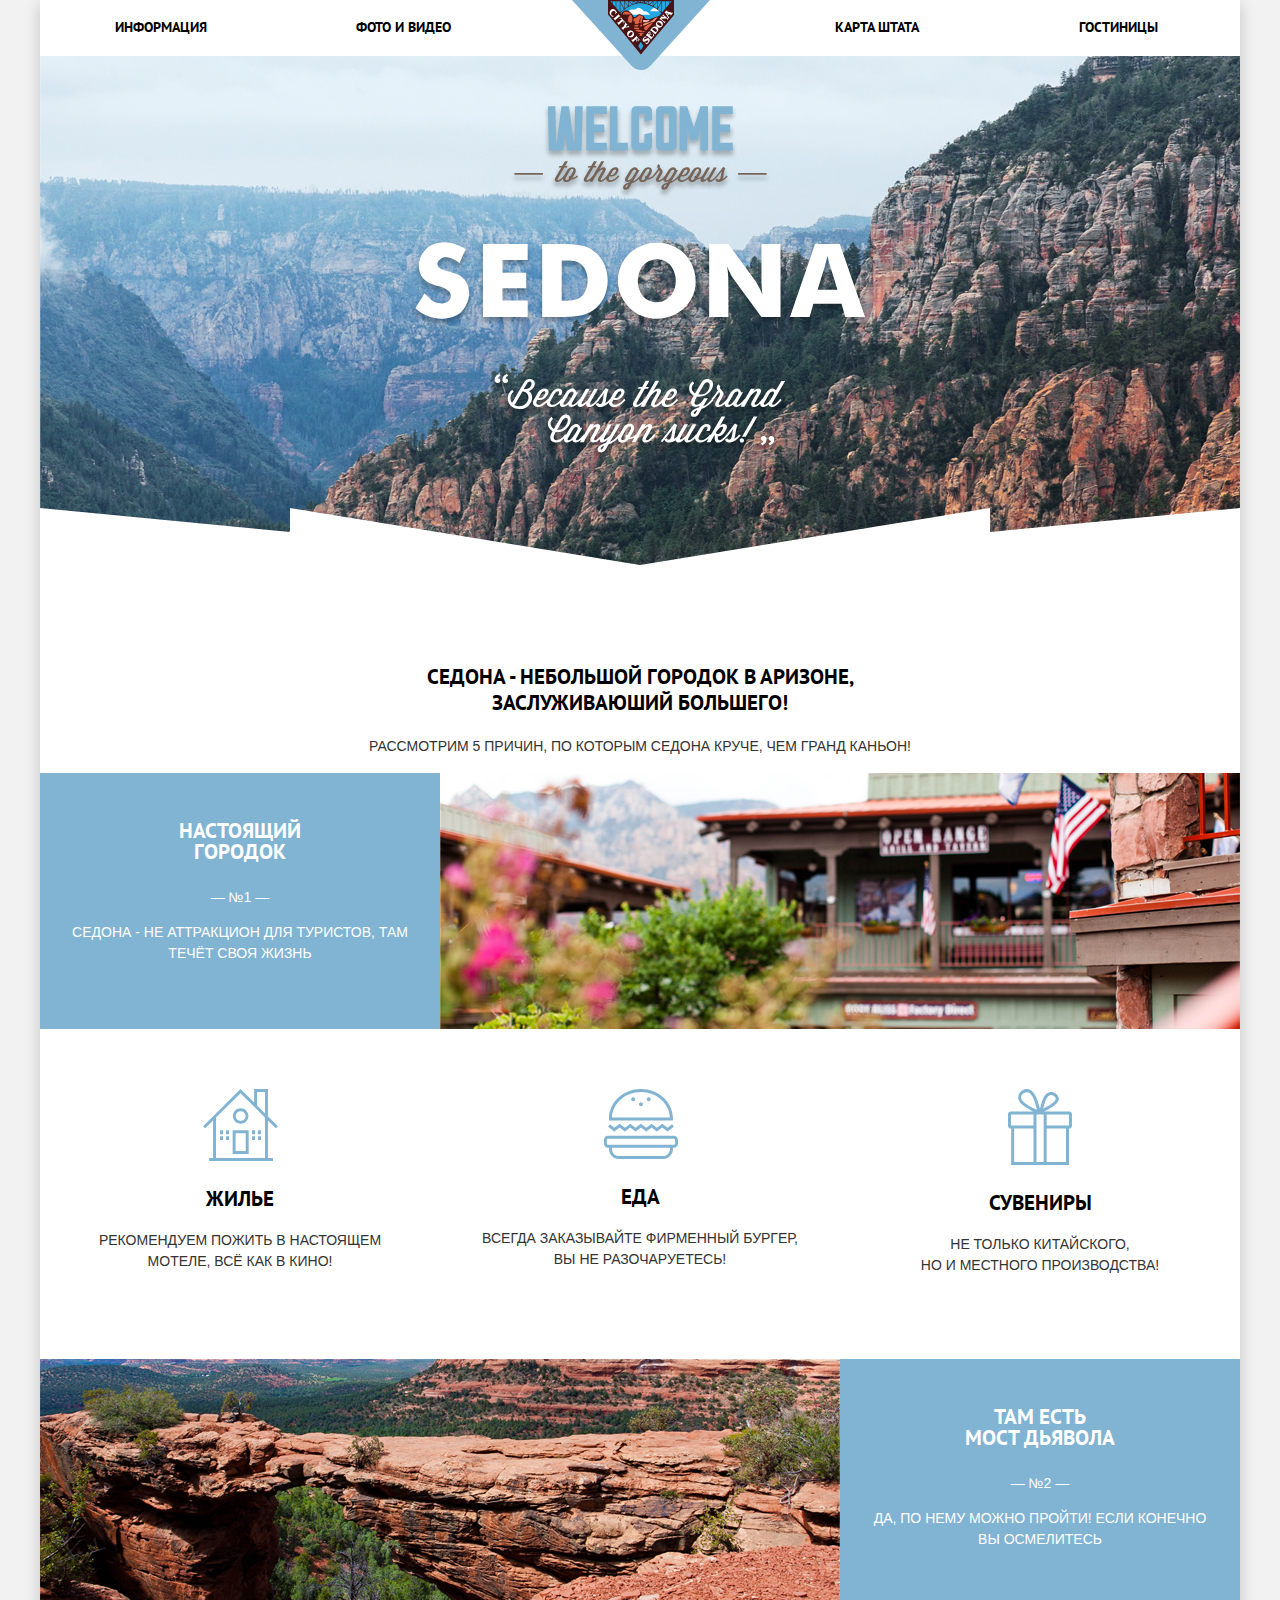
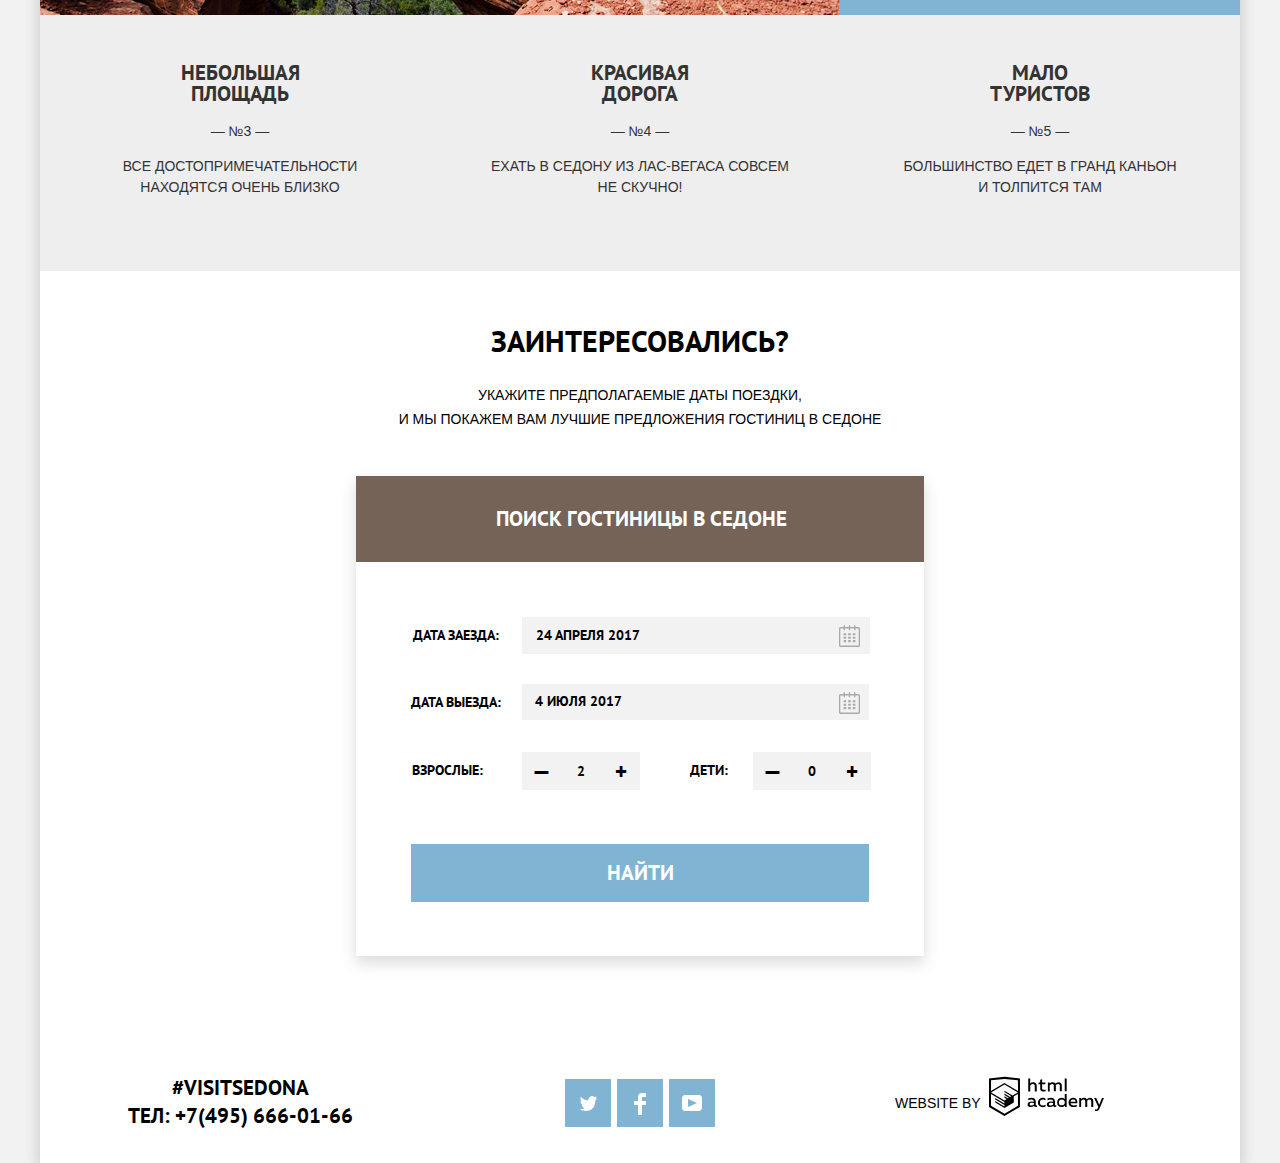
==== index.html @ ab242e15 "Выровнял каталог" ====
<!DOCTYPE html>
<html class="page" lang="ru">

<head>
  <meta charset="utf-8">
  <link rel="icon" href="favicon.ico">
  <link rel="icon" href="icon.svg" type="image/svg+xml">
  <link rel="apple-touch-icon" href="apple.png">
  <link rel="manifest" href="manifest.webmanifest">
  <title>HTML Academy: Седона</title>
  <link rel="preconnect" href="https://fonts.gstatic.com">
  <link href="https://fonts.googleapis.com/css2?family=PT+Sans+Narrow:wght@400;700&display=swap" rel="stylesheet">
  <link href="css/normalize.css" rel="stylesheet">
  <link href="css/style.css" rel="stylesheet">
</head>

<body class="page-body">
  <div class="wrapper">
  <header class="main-header">
    <div class="main-header-bar">
      <div class="main-navigation-wrapper">
        <nav class="main-navigation">
          <a href="#"><img class="main-logo" src="img/main-logo.svg" width="138" height="70" alt="Логотип сайта"></a>
          <ul class="site-navigation">
            <li class="site-navigation-item"><a href="#">Информация</a></li>
            <li class="site-navigation-item site-navigation-item--right"><a href="#">Фото и видео</a></li>
            <li class="site-navigation-item"><a href="#">Карта штата</a></li>
            <li class="site-navigation-item"><a href="catalog.html">Гостиницы</a></li>
          </ul>
        </nav>
      </div>
    </div>
  </header>

  <main class="container">
    <section class="welcome-intro">
      <div class="intro">
        <img class="intro-text" src="img/welcome1.svg" width="459" height="353" alt="Приветственый текст сайта">
        <div class="polygon"></div>

      </div>

      <div class="intro-title">
        <h2 class="title">Седона - небольшой городок в Аризоне,<br> Заслуживаюший большего! </h2>
        <p class="reasons"> Рассмотрим 5 причин, по которым Седона круче, чем Гранд Каньон!</p>
      </div>
    </section>

    <section class="features">
      <ul class="features-list">
        <li class="feature-top">
          <h2>Настоящий<br>
            городок</h2>
          <span>— №1 —</span>
          <p>Седона - не аттракцион для туристов, там<br>
            течёт своя жизнь</p>
        </li>

        <li class="town-photo"><img class="town-photo--img" src="img/town.jpg" width="800" height="256"
            alt="Фотография города"></li>

        <li class="feature-item">
          <img src="img/house-icon.svg" alt="">
          <h3>Жилье</h3>
          <p>Рекомендуем пожить в настоящем<br>
            мотеле, всё как в кино!</p>
        </li>

        <li class="feature-item">
          <img src="img/food-icon.svg" alt="">
          <h3>Еда</h3>
          <p>Всегда заказывайте фирменный бургер,<br>
            вы не разочаруетесь!</p>
        </li>

        <li class="feature-item">
          <img src="img/souvenirs-icon.svg" alt="">
          <h3>Сувениры</h3>
          <p>Не только китайского,<br>
            но и местного
            производства!</p>
        </li>

        <li class="feature-top">

          <h2>Там есть <br>
            Мост дьявола</h2>
          <span>— №2 —</span>
          <p>Да, по нему можно пройти! Если конечно<br>
            вы осмелитесь</p>

        </li>
        <li class="bridge-photo"><img src="img/devil-bridge.jpg" width="800" height="256" alt="Мост дьявола"></li>
        <li class="feature-middle">
          <h2>небольшая <br> площадь</h2>
          <span>— №3 —</span>
          <p>все достопримечательности<br>
            находятся очень близко</p>
        </li>
        <li class="feature-middle">
          <h2>красивая<br>
            дорога</h2>
          <span>— №4 —</span>
          <p>ехать в седону из лас-вегаса совсем<br>
            не скучно!</p>
        </li>
        <li class="feature-middle">
          <h2>мало<br> туристов</h2>
          <span>— №5 —</span>
          <p>большинство едет в гранд каньон<br>
            и толпится там</p>
        </li>
      </ul>
    </section>

    <section class="appointment">
      <h3>Заинтересовались?</h3>
      <p>Укажите предполагаемые даты поездки,<br> и мы покажем вам лучшие предложения гостиниц в седоне</p>
      
      <div class="search-wrapper">
        <div class="search">
          <button class="hotel-search" type="button">Поиск гостиницы в Седоне</button>

          <form class="form" action="https://htmlacademy.ru" method="post">
            <div class="form-line form-line1">
              <label class="info" for="new-date"> Дата заезда: </label>
              <input class="text" type="text" name="date-in" id="new-date" value="24 апреля 2017"/>
              <span class="fields-after"></span>
            </div>

            <div class="form-line form-line2">
              <label class="info" for="new-date1"> Дата выезда: </label>
              <input class="text text-out" type="text" name="date-out" id="new-date1" value="4 июля 2017"/>
              <span class="fields-after fields-after-1"></span>
            </div>

            <div class="form-line form-line3">
              <label class="info info-position" for="new-adults">Взрослые:</label>

              <button class="form-small-button">—</button>
              <input class="age" type="text" name="adults" id="new-adults" value="2"/>
              <button class="form-small-button">+</button>

              <label class="info-age-child" for="new-child"> Дети: </label>

              <button class="form-small-button">—</button>
              <input class="age age-c" type="text" name="child" id="new-child" value="0"/>
              <button class="form-small-button">+</button>
            </div>
            <div>
              <button class="submit-button" type="submit">Найти</button>
            </div>
          </form>
        </div>
      </div>


      <iframe src="https://www.google.com/maps/embed?pb=!1m18!1m12!1m3!1d52385.13565774555!2d-111.8301578595786!3d34.854443815278216!2m3!1f0!2f0!3f0!3m2!1i1024!2i768!4f13.1!3m3!1m2!1s0x872da132f942b00d%3A0x5548c523fa6c8efd!2z0KHQtdC00L7QvdCwLCDQkNGA0LjQt9C-0L3QsCA4NjMzNiwg0KHQqNCQ!5e0!3m2!1sru!2sru!4v1616178030341!5m2!1sru!2sru" width="1199" height="594" style="border:0;" allowfullscreen="" loading="lazy"></iframe>
    </section>

  </main>
  <footer class="main-footer">

    <div class="footer-contacts">
      <a href="#">#VisitSedona</a><br>
      <a href="tel:+74956660166">Тел: +7(495) 666-01-66</a>
    </div>

    <div class="footer-social">
      <ul class="footer-social-flex">
        <li>
          <a class="social-button" href="#" target="_blank" title="Наша страница в Twitter">
            <svg xmlns="http://www.w3.org/2000/svg" xmlns:xlink="http://www.w3.org/1999/xlink" width="17" height="15"
              viewBox="0 0 17 15">
              <path
                d="M10.95.144c1.685-.496 2.984.27 3.577 1.179.673-.231 1.331-.481 2.011-.708a2.345 2.345 0 0 1-.857 1.768c.685.17 1.304-.491 1.304-.491-.169 1-1.006 1.788-1.563 2.024-.231 6.75-3.175 11.217-10.077 11.082h-.446c-.41 0-4.164-.46-4.898-1.887 2.271.196 3.893-.422 4.693-1.177-.96-.3-2.679-.477-2.979-2.95.349.106.564.228 1.19.119C1.705 8.247.374 7.53.448 5.33c.285.328 1.067.536 1.34.472C1.085 5.561-.182 2.442.894.85c1.818 1.854 3.735 3.606 7.152 3.773C8.254 2.33 9.183.793 10.95.144z">
              </path>
            </svg>
          </a>
        </li>
        <li>
          <a class="social-button" href="#" target="_blank" title="Наша страница в Facebook">
            <svg xmlns="http://www.w3.org/2000/svg" width="12" height="22" viewBox="0 0 12 22">
              <path d="M12 4V0H8a4 4 0 0 0-4 4v4H0v4h4v10h4V12h4V8H8V4h4z"></path>
            </svg>
          </a>
        </li>
        <li>
          <a class="social-button" href="#" target="_blank" title="Наша страница на YouTube">
            <svg xmlns="http://www.w3.org/2000/svg" xmlns:xlink="http://www.w3.org/1999/xlink" width="20" height="16"
              viewBox="0 0 20 16">
              <path
                d="M17 0H3C1.35 0 0 1.35 0 3v10c0 1.65 1.35 3 3 3h14c1.65 0 3-1.35 3-3V3c0-1.65-1.35-3-3-3zM6.027 11.998V4.002L15.014 8l-8.987 3.998z">
              </path>
            </svg>
          </a>
        </li>
      </ul>
    </div>

    <div class="academy-logo">
      <p class="paragraph-margin">Website by</p>
      <a href="https://htmlacademy.ru/intensive/htmlcss">
        <svg class="academy" xmlns="http://www.w3.org/2000/svg" viewBox="0 0 108.08 36.85" width="115" height="41">

          <title>logo-htmlacademy-small1</title>
          <path
            d="M44.61,26.88a2,2,0,0,0,.55-0.1v1.33a3.25,3.25,0,0,1-1.18.21,1.67,1.67,0,0,1-1.67-1,4.84,4.84,0,0,1-3.14,1.08c-1.51,0-2.91-.83-2.91-2.55,0-2.13,2-2.79,3.71-2.79a11.08,11.08,0,0,1,2.17.25v-0.3c0-1-.76-1.77-2.19-1.77a7.42,7.42,0,0,0-3,.64v-1.7a10.21,10.21,0,0,1,3.19-.55c2.36,0,3.81,1.12,3.81,3.65v3a0.54,0.54,0,0,0,.49.59h0.17Zm-6.44-1.13A1.35,1.35,0,0,0,39.63,27h0.11a3.39,3.39,0,0,0,2.41-1V24.58a9.72,9.72,0,0,0-1.81-.21c-1,0-2.16.33-2.16,1.38h0Zm12.36-6.11a5,5,0,0,1,2.57.64V22a4.08,4.08,0,0,0-2.3-.7,2.75,2.75,0,1,0,0,5.49,5,5,0,0,0,2.43-.64v1.71a6.27,6.27,0,0,1-2.76.57A4.21,4.21,0,0,1,46,24.51q0-.21,0-0.41a4.32,4.32,0,0,1,4.18-4.46h0.38Zm12.17,7.24a2,2,0,0,0,.55-0.1v1.33a3.25,3.25,0,0,1-1.18.21,1.67,1.67,0,0,1-1.67-1,4.84,4.84,0,0,1-3.14,1.08c-1.51,0-2.91-.83-2.91-2.55,0-2.13,2-2.79,3.71-2.79a11.08,11.08,0,0,1,2.17.25v-0.3c0-1-.76-1.77-2.19-1.77a7.42,7.42,0,0,0-3,.64v-1.7a10.21,10.21,0,0,1,3.19-.55c2.36,0,3.81,1.12,3.81,3.65v3a0.54,0.54,0,0,0,.49.59h0.17Zm-6.44-1.13A1.35,1.35,0,0,0,57.73,27h0.11a3.39,3.39,0,0,0,2.41-1V24.58a9.72,9.72,0,0,0-1.81-.21c-1.06,0-2.16.33-2.16,1.38h0ZM73,16V28.2H71.35V26.88a3.88,3.88,0,0,1-3.19,1.54,4.4,4.4,0,0,1,0-8.78,3.81,3.81,0,0,1,3,1.3V16H73Zm-4.53,5.22a2.76,2.76,0,1,0,0,5.52A2.86,2.86,0,0,0,71.15,25V23A2.91,2.91,0,0,0,68.49,21.27ZM79,19.64c3.31,0,4.46,2.68,3.92,5.09H76.7c0.21,1.5,1.67,2.11,3.19,2.11a6.11,6.11,0,0,0,2.64-.59v1.6a7.14,7.14,0,0,1-3,.57C77,28.42,74.78,27,74.78,24a4.18,4.18,0,0,1,4-4.39H79Zm0.09,1.54a2.28,2.28,0,0,0-2.44,2.1v0.06H81.3A2,2,0,0,0,79.13,21.18Zm5.73,7V19.87h1.65v1a3.81,3.81,0,0,1,2.78-1.27A2.86,2.86,0,0,1,91.89,21a4.12,4.12,0,0,1,2.91-1.33A3.06,3.06,0,0,1,98,23V28.2h-1.9V23.05a1.59,1.59,0,0,0-1.42-1.75H94.42a2.8,2.8,0,0,0-2.07,1.12V28.2h-1.9V23.05A1.59,1.59,0,0,0,89,21.31H88.8a3,3,0,0,0-2.21,1.29v5.63H84.86Zm21.31-8.33h1.9l-3.91,9.46c-0.9,2.17-2.09,2.86-3.35,2.86a4.76,4.76,0,0,1-1.1-.14V30.46a2.86,2.86,0,0,0,.85.12c0.9,0,1.58-.64,2.07-1.9l0.17-.42-4-8.4h2l2.86,6.29ZM38.73,1.46V6.22a3.81,3.81,0,0,1,2.7-1.14,3.25,3.25,0,0,1,3.44,3.4v5.15H43V8.72a1.81,1.81,0,0,0-1.61-2h-0.3a2.93,2.93,0,0,0-2.32,1.39v5.52h-1.9V1.46h1.9ZM49.94,2.31v3h3V6.91h-3v3.81c0,1.1.5,1.46,1.58,1.46a4.49,4.49,0,0,0,1.69-.33v1.6A6.8,6.8,0,0,1,51,13.8a2.55,2.55,0,0,1-2.86-2.74V6.89H46.58V5.26h1.5V2.74Zm5.4,11.31V5.28H57v1A3.81,3.81,0,0,1,59.77,5a2.86,2.86,0,0,1,2.6,1.33A4.12,4.12,0,0,1,65.28,5,3.06,3.06,0,0,1,68.44,8.4v5.21h-1.9V8.46a1.59,1.59,0,0,0-1.42-1.75H64.89a2.8,2.8,0,0,0-2.07,1.12v5.78h-1.9V8.46A1.59,1.59,0,0,0,59.5,6.71H59.27A3,3,0,0,0,57.06,8v5.63H55.34ZM71.17,1.45H73V13.6H71.17V1.45ZM14.71,0H14.55L0,1.54V28.21l14.55,8.66,14.55-8.66V1.54Zm12.5,27.1L14.55,34.64,1.9,27.12V16.18l12.59,7.5V25L5.86,19.9v1.31l8.68,5.21v1.39L5.87,22.65V24l8.68,5.21,8.75-5.24V18.31L27.2,16V27.12Zm0-12.53-3.48,2-1.6,1L14.51,13v1.31L21,18.23H21l-0.14.09-1,.54-5.37-3.2V17l4.24,2.52-1,.67-3.2-1.9v1.31l2.1,1.24L14.5,22.1,2,14.65,14.51,7.11Zm0-1.32L14.49,5.76,1.91,13.25v-10L14.56,1.92,27.21,3.25v10h0Z"
            transform="translate(0 -0.02)"></path>
        </svg>
      </a>
    </div>
  </footer>
</div>
</body>

</html>
---- css/style.css ----
/* Variables */
:root {
    --basic-white: #FFFFFF;
    --basic-black: #000000;
    --basic-brown: #766357;
    --dark-brown: #604E43;
    --darkest-brown: #503E33;
    --form-back: #F2F2F2;
    --basic-blue:  #81B3D2;
    --dark-blue: #669EC0;
    --darkest-blue: #5496BD; 
    --basic-background: #EEEEEE;
    --light-black: #333333;
    --rating: #666666;
    --background-gray: #f2f2f2;

    --search-shadow: rgba(0, 1, 1, 0.15);
}

/* Fonts */

@font-face {
    font-family: "PT Sans";
    font-style: normal;
    font-weight: 400;
    src: local("PT Sans"),
         url("../fonts/ptsans.woff2") format("woff2"),
         url("../fonts/ptsans.woff") format("woff");
  }
  
  @font-face {
    font-family: "PT Sans";
    font-style: normal;
    font-weight: 700;
    src: local("PT Sans Bold"),
         url("../fonts/ptsansbold.woff2") format("woff2"),
         url("../fonts/ptsansbold.woff") format("woff");
  }

/* Global */

body {
    width: 1200px;
    margin: 0;
    padding: 0;
    position: relative;
    font-family: "PT Sans", Arial, sans-serif;
    font-size: 14px;
    line-height: 26px;
    font-weight: normal;
    color: var(--basic-black);
    text-transform: uppercase;
    background-color: var(--background-gray);
    background-position: top center;
    background-repeat: no-repeat;
    margin-left: auto;
    margin-right: auto;
    box-shadow: 0px 5px 15px rgba(0, 1, 1, 0.2);
    display: grid;
    grid-template-rows: min-content 1fr min-content;
    align-content: start;
  }

.wrapper {
    background-color: var(--basic-white);


}

  a {
      text-decoration: none;
  }
  
  img {
    max-width: 100%;
    height: auto;
  }

  .visually-hidden {
    position: absolute;
    width: 1px;
    height: 1px;
    margin: -1px;
    border: 0;
    padding: 0;
    white-space: nowrap;
    clip-path: inset(100%);
    clip: rect(0 0 0 0);
    overflow: hidden;
  }

  ul {
      padding: 0;
      margin: 0;
  }


  /* Grid */

.page {
    height: 100%;
}

 /* Main-navigation */ 


.main-navigation-wrapper {
    width: 1200px;
    margin: 0 auto;
    padding: 0 auto;
}

.main-navigation {
    position: relative;
}

.main-logo {
    position: absolute;
    left: calc(50% - 68px);
    z-index: 1;   
}

.site-navigation {
    display: flex;
    align-items: center;
    justify-content: space-between;
    margin: 0;
    padding: 0;
}

.site-navigation {
    list-style: none;
}

.result-list {
    list-style: none;
    display: flex;
    flex-direction: column;
}
/* User-navigation */

.site-navigation-item {
    font-weight: bold;
    width: 300px;
    height: 56px;
    text-align: center;
    padding-top: 14px;
    box-sizing: border-box;
}


.site-navigation-item--right {
    margin-right: 231px;
}


.site-navigation a {
    color: var(--basic-black);
}

.site-navigation a:hover {  
    color: var(--basic-blue);
}

.site-navigation a:active {
    opacity: 0.3;
}



 
/* Conatiner */

.container {
    width: 1200px;
    margin: 0 auto;
    padding: 0 auto;
}

/* Почему не центрируется? */

.intro {
    position: relative;
    background-image: url(../img/background-photo.jpg);
    height: 509px;
    display: grid;
}

.intro-text {
    padding-top: 50px;
    justify-self: center;
}

.polygon {
position: absolute;
width: 1200px;
height: 57px;
top: 452px;
background-image: url(../img/shape.png);
background-repeat: no-repeat;
background-size: cover;
}

/* Features */

.title {
    font-size: 21px;
    line-height: 26px;
    color: var(--basic-black);
    margin-top: 98.5px;
}

.reasons {
    font-size: 14px;
    line-height: 26px;
    font-weight: 400;
    color: var(--light-black)
}

.title,
.reasons {
    text-align: center;
}

.features{
    margin-bottom: 58px;
}

.features-list {
    padding: 0;
    margin: 0;
    list-style: none;
    font-weight: normal;
    font-size: 14px;
    line-height: 21px;
    color: var(--light-black);
    display: grid;
    grid-template-columns: 1fr 1fr 1fr;
    grid-template-rows: 
    256px
    330px
    256px
    256px;     
    gap: 0;
}



.town-photo {
    grid-column: 2 / 4;
    grid-row: 1 / 2;
}

.town-photo--img {
    height: 256px;
    width: 800px;
}

.bridge-photo {
    grid-column: 1 / 3;
    grid-row: 3 / 4;
}

.features-list h3 {
    font-weight: bold;
    font-size: 21px;
    line-height: 21px;
    color: var(--basic-black);
}



.feature-item {
    padding: 0;
    text-align: center;
    width: 400px;
    height: 330px;
}

.feature-item img{
    margin-top: 60px;
}

.feature-item h2 {
    font-size: 21px;
    line-height: 21px;
    color: var(--basic-black);
}

.feature-middle {
    width: 400px;
    height: 256px;
    text-align: center;
    background-color: var(--basic-background)
}

.feature-middle h2 {
    margin-top: 47px;
}

.feature-top {   
    font-weight: normal;
    font-size: 14px;
    line-height: 21px;
    color: var(--basic-white);
    background: var(--basic-blue);
    width: 400px;
    height: 256px;
    text-align: center;
}

.feature-top h2{
    font-weight: bold;
    font-size: 21px;
    line-height: 21px;
    color: var(--basic-white);
    margin-top: 47px;
    margin-bottom: 25px;
}

.feature-top span {
    margin-bottom: 23px;
}


/* appointment */
.appointment {
    position: relative;
    text-align: center;
}

.appointment h3{
    font-size: 30px;
    line-height: 24px;
}

.appointment p{
    font-weight: 400;
    font-size: 14px;
    Line-height: 24px;
}

/* inner-page */

fieldset {
    border: 0;
    margin: 0;
    
}

.filter-form {
    padding-left: 58px;
    padding-right: 73px;
}



.filter-container {
    display: flex;

}

.infrastructure-filter .housing-filter{
    display: flex;
    flex-direction: column;
    
}



.infrastructure-filter {
      margin-right: 98px;
}

.infrastructure-filter label,
.housing-filter label {
  position: relative;
  display: block;
  cursor: pointer;
  user-select: none;
  padding-left: 35px;
  margin-bottom: 24px;
  margin-left: 4px;
}

.filter-legend {
    padding-top: 26.5px;
}


.filter-input-checkbox + label::before {
    content: "";
    position: absolute;
    left: 0;
    top: 0;
    width: 23px;
    height: 23px;
    background-image: url(../img/checkbox-off.svg);
  }

  .filter-input-checkbox:checked + label::after {
    content: "";
    position: absolute;
    top: 0px;
    left: 0;
    width: 27px;
    height: 23px;
    background-image: url(../img/checkbox-on.svg);
    
  }

  
  

/* FILTER RANGE */

.filter-range {
    width: 319px;
    margin-left: auto;
}

.filter-range-title {
    font-weight: 700;
    font-size: 16px;
    line-height: 21px;
    margin-bottom: 10px;
    padding-top: 26.5px;
    padding-left: 2px;
    
}

.price-controls {
    height: 32px;
    border: 2px solid #fff;
    font-size: 0;
    margin-bottom: 18px;
    border-radius: 2px;
    position: relative;
}

.price-controls .min-price {
    text-align: center;
    width: 90px;
    padding-left: 65px;
}

.price-controls input {
    width: 50px;
    margin: 6px;
    padding-left: 18px;
    color: var(--basic-white);
    font-size: 14px;
    background: 0 0;
    border: 0;
    line-height: 1;
}

.price-controls .max-price {
    text-align: center;
    width: 90px;
    padding-left: 58px;
}



.price-controls::after {
    content: "";
    position: absolute;
    width: 2px;
    height: 22px;
    background: #fff;
    top: 50%;
    left: 50%;
    -webkit-transform: translate(-50%,-50%);
    -ms-transform: translate(-50%,-50%);
    transform: translate(-50%,-50%);
}

.range-controls {
    position: relative;
    margin-bottom: 32px;
}

.range-controls .scale {
    height: 2px;
    background-color: rgba(255,255,255,.3);
}

.range-toggle {
    width: 4px;
    height: 4px;
    background: #ababab;
    border: 8px solid #fff;
    border-radius: 50%;
    cursor: pointer;
    -webkit-box-shadow: 0 2px 1px 0 rgb(0 1 1 / 20%);
    box-shadow: 0 2px 1px 0 rgb(0 1 1 / 20%);
    position: absolute;
    top: -9px;
}

.range-toggle:hover {
    transform: scale(1.2, 1.2);
}

.range-toggle-min {
    left: 0;
}

.range-toggle-max {
    left: 80%;
}

.btn-transparent {
    display: block;
    width: 137px;
    height: 36px;
    margin: 35px auto 0 87px;
    padding: 6px 34px;
    font-size: 14px;
    line-height: 21px;
    color: #fff;
    text-transform: uppercase;
    background: 0 0;
    border: 2px solid #fff;
    border-radius: 2px;
    cursor: pointer;
    box-sizing: border-box;
}

.btn-transparent:hover {
    color: var(--basic-black);
    background-color: var(--basic-white);
 
}

/*  SEARCH RESULTS */

.sorting-block {
    width: 1056px;
    margin-left: auto;
    margin-right: auto;
    height: 87px;
    background-image: none;
    display: flex;
}

.found {
    vertical-align: middle;
    font-size: 21px;
    line-height: 26px;
    font-weight: 700;
    padding: 30px 0;
}

.sorting {
    padding: 30px 0;
    align-items: baseline;
}

.sorting .sorting-link:focus, .sorting .sorting-link:hover {
    color: #81b3d2;
}

.sorting .sorting-link:active {
    color: #000;
    border: 0;
}

.sorting .sorting-title {
    font-size: 12px;
    line-height: 0px;
    font-weight: normal;
    margin-left: 48px;
    display: inline;
    
}

.sorting-title {
    margin-bottom: 5px;
}

.sorting .sorting-link:nth-child(2) {
    margin-left: 34px;
}

.sorting .sorting-link-active {
    color: #81b3d2;
    border: 0;
}

.sorting .sorting-link {
    font-size: 12px;
    line-height: 18px;
    font-weight: normal;
    color: #cacaca;
    cursor: pointer;
    border-bottom: 1px solid #81b3d2;
    border-bottom-style: dotted;
    margin-left: 31px;
}

.sorting-direction {
    margin-left: auto;
    padding: 30px 0;
    cursor: pointer;
}

.arrow-down, .arrow-up {
    width: 0;
    height: 0;
    border-left: 5px solid transparent;
    border-right: 5px solid transparent;
    display: inline-block;
    vertical-align: baseline;
}

.arrow-up {
    border-bottom: 10px solid #cacaca;
}

.arrow-up:focus, .arrow-up:hover {
    border-bottom: 10px solid #000;
}

.arrow-up:active {
    border-bottom: 10px solid #81b3d2;
}

.arrow-down {
    border-top: 10px solid #cacaca;
    margin-left: 10px;
}

.arrow-down:focus, .arrow-down:hover {
    border-top: 10px solid #000;
}

.arrow-down:active {
    border-top: 10px solid #81b3d2;
}

.active-arrow {
    border-top-color: #81b3d2;
}

.catalog-filter {
    width: 1200px;
    height: 217px;
    background-image: url("../img/bg-image.jpg");
    background-repeat: no-repeat;
    font-size: 14px;
    line-height: 21px;
    color: var(--basic-white);
}

.catalog-filter legend {
    font-weight: bold;
    font-size: 16px;
    margin-top: 30px;
    margin-bottom: 20px;
}

.show-button {
    border: none;
    outline: none;
    opacity: 0.3;
    font-weight: normal;
    font-size: 14px;
    line-height: 21px;
    width: 137px;
    height: 36px;
    
}



.sorting {
    display: flex;
    justify-content: space-around;
}

.search-results p {
    font-weight: bold;
    font-size: 21px;
    line-height: 26px;
}




.sorting-link:focus {
    color: var(--basic-blue);
    border: unset;
}

.sorting-item:active { 
    color: var(--basic-black);
    border: unset;
} 



.result-item {
    display: grid;
    grid-template-columns: 238px 1fr 1fr;
    grid-template-rows: 1fr 1fr 1fr;
    justify-content: start;
    width: 1200px;
    height: 150px;
    border: 1px solid #E5E5E5;
    border-collapse: collapse;    
    position: relative;
}

.result-item::before {
    content: "";
    position: absolute;
    top: 30px;
    right: 71px;
    width: 74px;
    height: 17px;
    background-image: url(../img/star.svg);
    background-repeat: repeat;
}

.result-item:nth-child(2)::before {
    content: "";
    position: absolute;
    top: 30px;
    right: 71px;
    width: 55px;
    height: 17px;
    background-image: url(../img/star.svg);
    background-repeat: repeat;
}

.result-item:nth-child(3)::before {
    content: "";
    position: absolute;
    top: 30px;
    right: 71px;
    width: 36px;
    height: 17px;
    background-image: url(../img/star.svg);
    background-repeat: repeat;
}

.result-item img {
    grid-column: 1 / 2;
    grid-row: 1 / 4;
    margin-top: 30px;
    margin-left: 73px;
    margin-right: 0;
}

.result-column {
    grid-column: 2 / 4;
    grid-row: 1 / 6;
    justify-self: start;
    
} 

.price {
    position: absolute;
    left: 350px;
}

.result-item h3 {
    font-weight: bold;
    font-size: 21px;
    line-height: 26px;
    color: var(--basic-black);
    margin-block-start: 0;
    margin-block-end: 0;
    margin-top: 23.5px;
}

.result-item h3:hover {
    color: var(--basic-blue);
}

.result-item h3:active {
    color: rgba(0,0,0,0.3);
}

.result-item span {
    display: inline-block;
    font-size: 14px;
    line-height: 21px;
    color: var(--light-black);
    margin-top: 7px;
}

.result-column1 {
    grid-column: 4 / 6;
    grid-row: 4 / 6;
    margin-right: 73px;
    margin-bottom: 30px;
}



.details-button {
    display: inline-block;
    text-align: center;
    font-weight: bold;
    font-size: 14px;
    line-height: 21px;
    color: var(--basic-white);
    background-color: var(--basic-blue);
    width: 110px;
    height: 27px;  
    grid-column: 2 / 3;
    padding-top: 4px;
    box-sizing: border-box;
    margin-top: 13.5px;
}

.details-button:hover {
    background-color: var(--dark-blue);
}

.details-button:active { 
    color: rgba(255,255,255,0.3);
    background-color: var(--darkest-blue); 
 
}

.book-button {
    display: inline-block;
    text-align: center;
    font-weight: bold;
    line-height: 21px;
    color: var(--basic-white);
    background-color: var(--basic-brown);
    width: 142px;
    height: 27px;
    padding-top: 4px;
    box-sizing: border-box;
}

.book-button:hover {
    background-color: var(--dark-brown);
}

.book-button:active { 
    background-color: var(--darkest-brown);    
    color: rgba(255,255,255, 0.3);
}

.rating {
    display: block;
    text-align: center;
    width: 110px;
    height: 27px;
    background-color: var(--form-back);
    color: var(--rating);
    padding-top: 4px;
    box-sizing: border-box;
}

iframe {
    padding-top: 116px;
    border: 0;
    width: 1199px;
    height: 594px;
}
/* main-footer */

/* Узнать, почему не центрируется по человечески */

.main-footer {
    position: absolute;
    bottom: 0px;
    background: rgba(255, 255, 255, 0.9);
    display: flex;
    justify-content: space-around;
    align-items: center;
    height: 120px;
}

.catalog-footer {
    bottom: 0px;
    background: rgba(255, 255, 255, 0.9);
    display: flex;
    justify-content: space-around;
    align-items: center;
    height: 120px;
}

.footer-contacts {
    margin: 0;
    width: 400px;
    text-align: center;
}

.footer-contacts a{
    font-weight: bold;
    font-size: 21px;
    line-height: 26px;
    color: var(--basic-black);   
}

.footer-contacts a{ /* Можно ли как-то избежать этой строчки? */
    text-decoration: none;
}

.footer-contacts a:hover {
    color: var(--basic-blue);
}

.footer-contacts a:active {
    opacity: 0.3;
}

.footer-social {
    display: flex;
    justify-content: center;
    width: 400px;
    
}

.footer-social-flex {
    list-style: none;
    display: flex;
    width: 150px;
    justify-content: space-between;
}

.social-button {
    display: inline-block;
    text-align: center;
    padding-top: 14px;
    box-sizing: border-box;
    background: var(--basic-blue);
    width: 46px;
    height: 48px;
    fill: var(--basic-white);
}

.social-button:hover {
    background: var(--dark-blue);
}

.social-button:active{
    background: var(--darkest-blue);
    fill-opacity: 0.3;
}

.academy-logo {
    display: flex;
    width: 400px;
}

.academy:hover {
    fill: var(--basic-blue);
}

.academy:active {
    fill: #BDBBBC;
}

.paragraph-margin {
    margin-right: 8px;
    margin-left: 55px;
    
}

/* Modal */





.search-wrapper {
    position: absolute;
    top: 147px;
    left: 0px;
    width: 100%;
  }
  
  .search {
    width: 568px;
    height: 480px;
    background-color: var(--basic-white);
    margin: 0px auto;
    box-shadow: 0px 7px 15px var(--search-shadow);
  }

  .hotel-search {
    width: 568px;
    height: 86px;
    color: var(--basic-white);
    font-size: 21px;
    text-transform: uppercase;
    line-height: 26px;
    font-family: "PT Sans","Arial",sans-serif;
    text-align: center;
    background-color: var(--basic-brown);
    margin: 0;
    padding-left: 9px;
    font-weight: 700;
    box-sizing: border-box;
    border: 0;
  }
  
  .form {
    display: flex;
    flex-wrap: wrap;
    justify-content: center;
    padding-top: 55px;
  }
  
  .form-line {
    position: relative;
    width: 478px;
    display: flex;
  }
  
  .form-line2 {
    padding-top: 27px;
    padding-bottom: 29px;
  }
  
  .form-line3 {
    display: flex;
    padding-bottom: 54px;
  }
  
  .form-small-button {
    width: 38px;
    height: 38px;
    margin: 0px;
    background-color: var(--background-gray);
    border: none;
    color: var(--special-gray-2);
    font-weight: bold;
    font-size: 23px;
    font-family: "PT Sans", "Arial", sans-serif;
  }
  
  .form-small-button:hover {
    color: var(--basic-dark);
  }
  
  .form-small-button:active {
    color: var(--basic-blue);
  }
  
  .age {
    width: 38px;
    margin: 0px;
    text-transform: uppercase;
    font-weight: 700;
    text-align: center;
    background-color: var(--background-gray);
    border: none;
  }
  
  
  .info {
    width: 120px;
    font-weight: 700;
    line-height: 26px;
    text-transform: uppercase;
    color: var(--basic-black);
    margin-left: -5px;
    margin-right: 6px;
    padding-top: 5px;
    box-sizing: border-box;
  }
  
  .info-position {
    padding-top: 5px;
    margin-left: -14px;
    margin-right: 15px;
  }
  
  .info-age-child {
    width: 67px;
    font-weight: 700;
    line-height: 26px;
    text-transform: uppercase;
    color: var(--basic-black);
    margin-left: 35px;
    padding-top: 5px;
    margin-right: 11px;
  }
  
  .text {
    width: 332px;
    background-color: var(--background-gray);
    border: none;
    height: 35px;
    text-transform: uppercase;
    font-weight: 700;
    padding-left: 14px;
    margin-bottom: 3px;
  }
  
  .text-out {
    height: 35px;
    padding-top: 0;
    padding-left: 13px;
  }
  
  
  .fields-after {
    position: absolute;
    display: block;
    top: 7px;
    right: 19px;
    width: 21px;
    height: 23px;
    background-color: transparent;
    background-image: url(../img/calendar.svg);
    background-repeat: no-repeat;
  }
  
  .fields-after-1 {
    position: absolute;
    display: block;
    top: 34px;
    right: 19px;
    width: 21px;
    height: 23px;
    background-color: transparent;
    background-image: url(../img/calendar.svg);
    background-repeat: no-repeat;
  }
  
  .fields-after:hover,
  .fields-after:focus {
    background-image: url(../img/calendar-black.svg);
  }
  
  .fields-after:active {
    background-image: url(../img/calendar-active.svg);
  }
  
  .submit-button {
    color: var(--basic-white);
    font-size: 21px;
    font-family: "PT Sans", "Arial", sans-serif;
    font-weight: 700;
    line-height: 26px;
    text-transform: uppercase;
    background-color: var(--basic-blue);
    padding: 5px 120px;
    width: 458px;
    height: 58px;
    border: none;
  }
  
  .submit-button:hover,
  .submit-button:focus {
    background-color: var(--dark-blue);
  }
  
  
  .submit-button:active {
    background-color: var(--darkest-blue);
  }

.modal-button:hover {
    background-color: var(--dark-brown);
}

.modal-button:active {
    background-color: var(--darkest-brown);
    color: rgba(255,255,255, 0.3)  ;

}

.hotel-search-button {
    margin-top: 54px;
    margin-left: 54px;
    margin-right: 56px;
    margin-bottom: 55px;
    width: 458px;
    height: 58px;
    text-align: center;
    font-weight: bold;
    font-size: 21px;
    line-height: 26px;
    color: var(--basic-white);
    border: 0;
    background-color: var(--basic-blue);
    text-transform: uppercase;
 
}

.hotel-search-button:hover {
    background-color: var(--dark-blue);
}

.hotel-search-button:active {
    color: rgba(255,255,255,0.3);
    background-color: var(--darkest-blue);
}
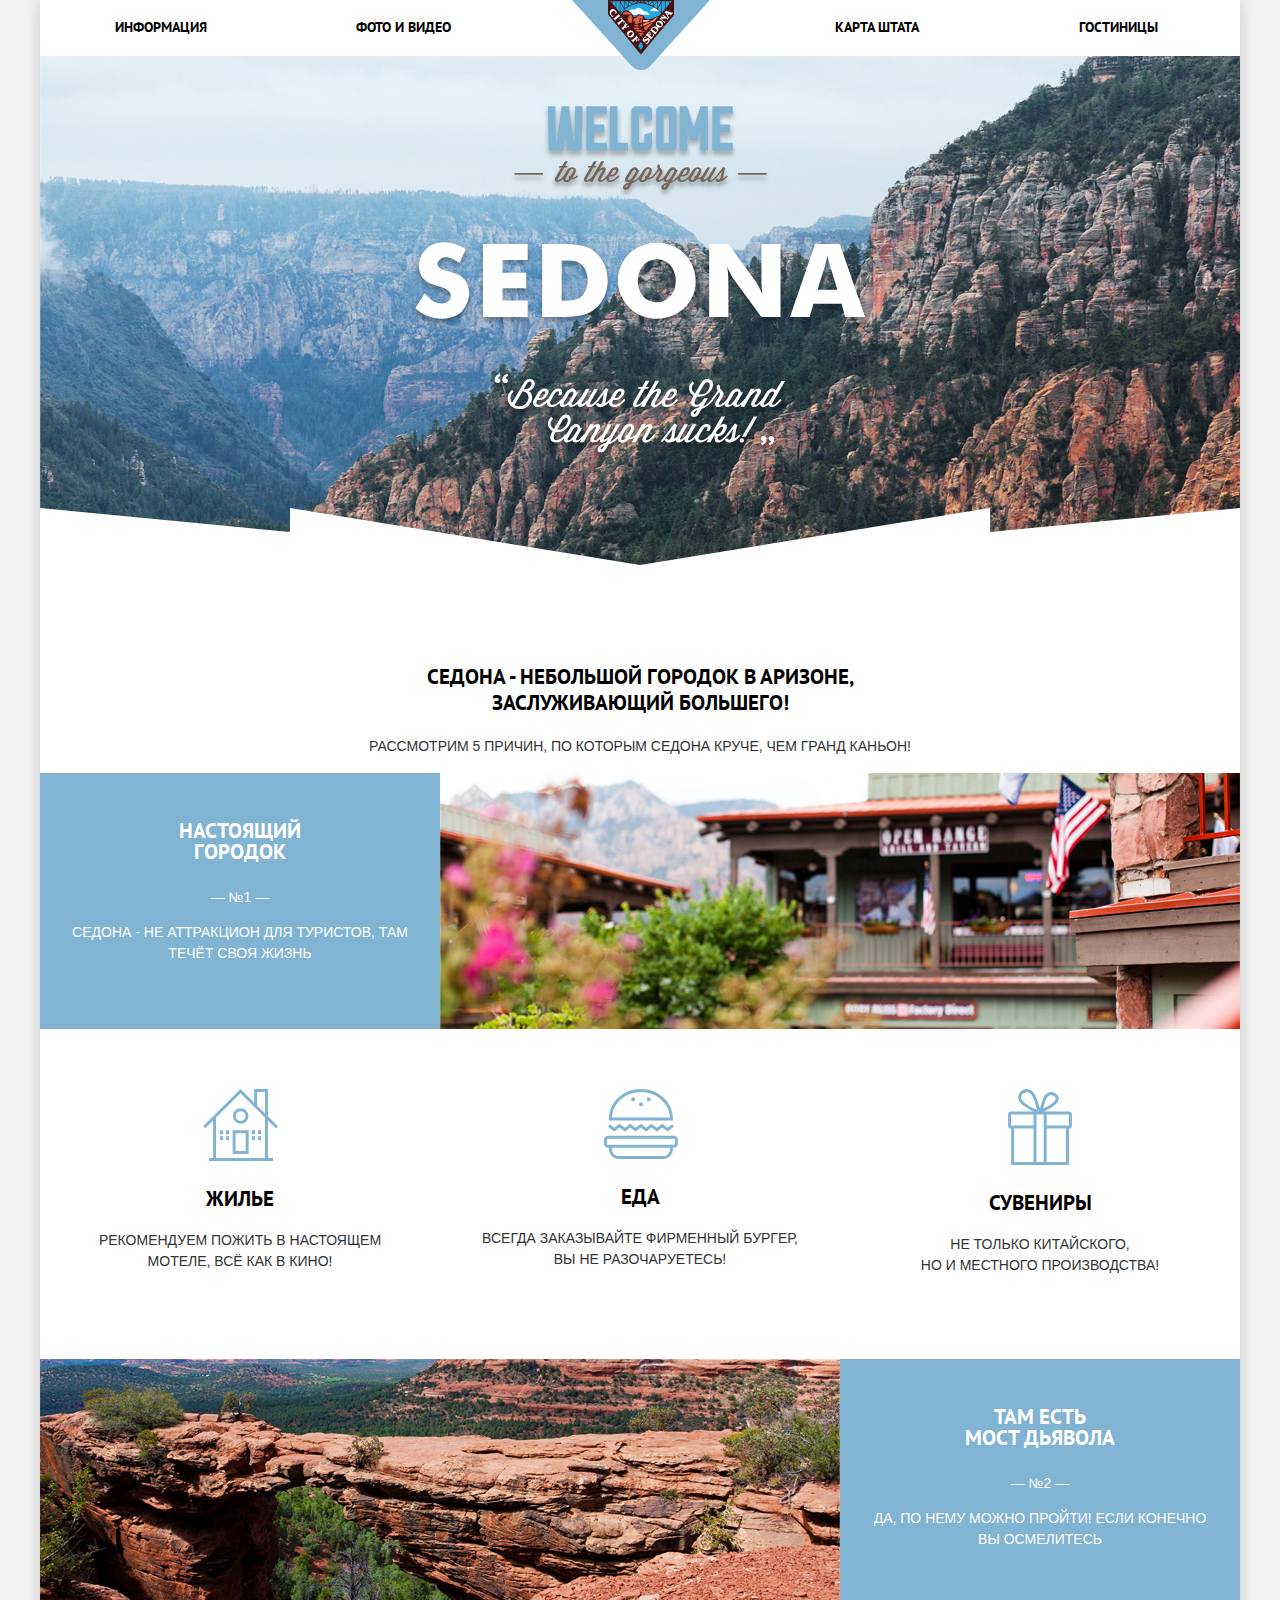
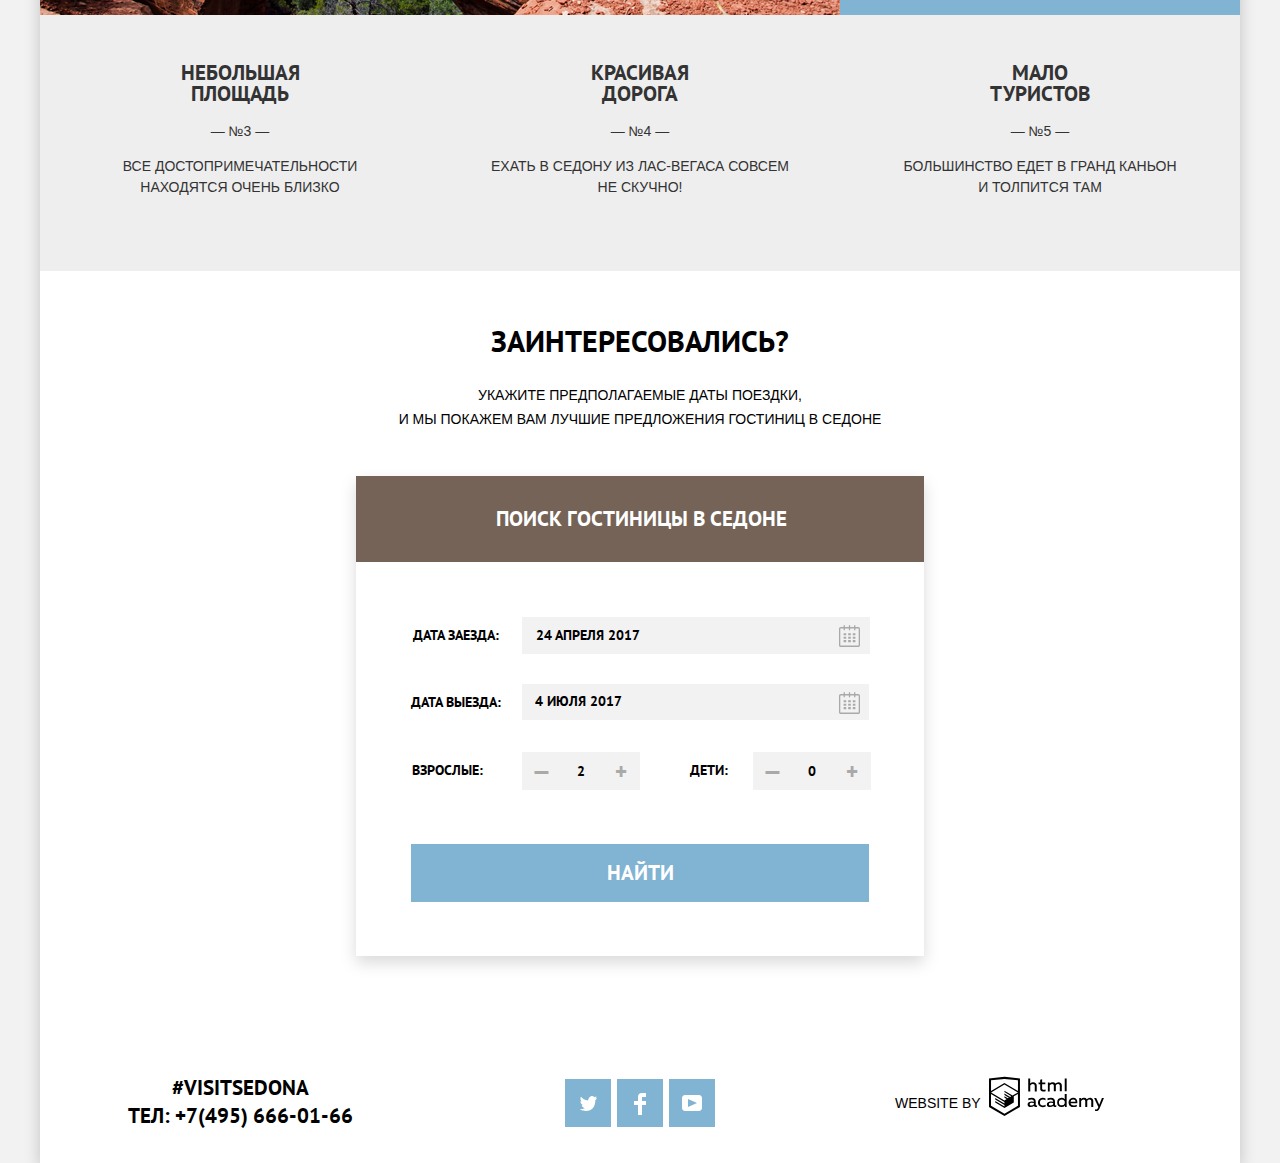
==== commit b27e9a52: "Исправил первые ошибки" ====
--- a/index.html
+++ b/index.html
@@ -16,202 +16,206 @@
 
 <body class="page-body">
   <div class="wrapper">
-  <header class="main-header">
-    <div class="main-header-bar">
-      <div class="main-navigation-wrapper">
-        <nav class="main-navigation">
-          <a href="#"><img class="main-logo" src="img/main-logo.svg" width="138" height="70" alt="Логотип сайта"></a>
-          <ul class="site-navigation">
-            <li class="site-navigation-item"><a href="#">Информация</a></li>
-            <li class="site-navigation-item site-navigation-item--right"><a href="#">Фото и видео</a></li>
-            <li class="site-navigation-item"><a href="#">Карта штата</a></li>
-            <li class="site-navigation-item"><a href="catalog.html">Гостиницы</a></li>
-          </ul>
-        </nav>
-      </div>
-    </div>
-  </header>
-
-  <main class="container">
-    <section class="welcome-intro">
-      <div class="intro">
-        <img class="intro-text" src="img/welcome1.svg" width="459" height="353" alt="Приветственый текст сайта">
-        <div class="polygon"></div>
-
-      </div>
-
-      <div class="intro-title">
-        <h2 class="title">Седона - небольшой городок в Аризоне,<br> Заслуживаюший большего! </h2>
-        <p class="reasons"> Рассмотрим 5 причин, по которым Седона круче, чем Гранд Каньон!</p>
-      </div>
-    </section>
-
-    <section class="features">
-      <ul class="features-list">
-        <li class="feature-top">
-          <h2>Настоящий<br>
-            городок</h2>
-          <span>— №1 —</span>
-          <p>Седона - не аттракцион для туристов, там<br>
-            течёт своя жизнь</p>
-        </li>
-
-        <li class="town-photo"><img class="town-photo--img" src="img/town.jpg" width="800" height="256"
-            alt="Фотография города"></li>
-
-        <li class="feature-item">
-          <img src="img/house-icon.svg" alt="">
-          <h3>Жилье</h3>
-          <p>Рекомендуем пожить в настоящем<br>
-            мотеле, всё как в кино!</p>
-        </li>
-
-        <li class="feature-item">
-          <img src="img/food-icon.svg" alt="">
-          <h3>Еда</h3>
-          <p>Всегда заказывайте фирменный бургер,<br>
-            вы не разочаруетесь!</p>
-        </li>
-
-        <li class="feature-item">
-          <img src="img/souvenirs-icon.svg" alt="">
-          <h3>Сувениры</h3>
-          <p>Не только китайского,<br>
-            но и местного
-            производства!</p>
-        </li>
-
-        <li class="feature-top">
-
-          <h2>Там есть <br>
-            Мост дьявола</h2>
-          <span>— №2 —</span>
-          <p>Да, по нему можно пройти! Если конечно<br>
-            вы осмелитесь</p>
-
-        </li>
-        <li class="bridge-photo"><img src="img/devil-bridge.jpg" width="800" height="256" alt="Мост дьявола"></li>
-        <li class="feature-middle">
-          <h2>небольшая <br> площадь</h2>
-          <span>— №3 —</span>
-          <p>все достопримечательности<br>
-            находятся очень близко</p>
-        </li>
-        <li class="feature-middle">
-          <h2>красивая<br>
-            дорога</h2>
-          <span>— №4 —</span>
-          <p>ехать в седону из лас-вегаса совсем<br>
-            не скучно!</p>
-        </li>
-        <li class="feature-middle">
-          <h2>мало<br> туристов</h2>
-          <span>— №5 —</span>
-          <p>большинство едет в гранд каньон<br>
-            и толпится там</p>
-        </li>
-      </ul>
-    </section>
-
-    <section class="appointment">
-      <h3>Заинтересовались?</h3>
-      <p>Укажите предполагаемые даты поездки,<br> и мы покажем вам лучшие предложения гостиниц в седоне</p>
-      
-      <div class="search-wrapper">
-        <div class="search">
-          <button class="hotel-search" type="button">Поиск гостиницы в Седоне</button>
-
-          <form class="form" action="https://htmlacademy.ru" method="post">
-            <div class="form-line form-line1">
-              <label class="info" for="new-date"> Дата заезда: </label>
-              <input class="text" type="text" name="date-in" id="new-date" value="24 апреля 2017"/>
-              <span class="fields-after"></span>
-            </div>
-
-            <div class="form-line form-line2">
-              <label class="info" for="new-date1"> Дата выезда: </label>
-              <input class="text text-out" type="text" name="date-out" id="new-date1" value="4 июля 2017"/>
-              <span class="fields-after fields-after-1"></span>
-            </div>
-
-            <div class="form-line form-line3">
-              <label class="info info-position" for="new-adults">Взрослые:</label>
-
-              <button class="form-small-button">—</button>
-              <input class="age" type="text" name="adults" id="new-adults" value="2"/>
-              <button class="form-small-button">+</button>
-
-              <label class="info-age-child" for="new-child"> Дети: </label>
-
-              <button class="form-small-button">—</button>
-              <input class="age age-c" type="text" name="child" id="new-child" value="0"/>
-              <button class="form-small-button">+</button>
-            </div>
-            <div>
-              <button class="submit-button" type="submit">Найти</button>
-            </div>
-          </form>
-        </div>
-      </div>
-
-
-      <iframe src="https://www.google.com/maps/embed?pb=!1m18!1m12!1m3!1d52385.13565774555!2d-111.8301578595786!3d34.854443815278216!2m3!1f0!2f0!3f0!3m2!1i1024!2i768!4f13.1!3m3!1m2!1s0x872da132f942b00d%3A0x5548c523fa6c8efd!2z0KHQtdC00L7QvdCwLCDQkNGA0LjQt9C-0L3QsCA4NjMzNiwg0KHQqNCQ!5e0!3m2!1sru!2sru!4v1616178030341!5m2!1sru!2sru" width="1199" height="594" style="border:0;" allowfullscreen="" loading="lazy"></iframe>
-    </section>
-
-  </main>
-  <footer class="main-footer">
-
-    <div class="footer-contacts">
-      <a href="#">#VisitSedona</a><br>
-      <a href="tel:+74956660166">Тел: +7(495) 666-01-66</a>
-    </div>
-
-    <div class="footer-social">
-      <ul class="footer-social-flex">
-        <li>
-          <a class="social-button" href="#" target="_blank" title="Наша страница в Twitter">
-            <svg xmlns="http://www.w3.org/2000/svg" xmlns:xlink="http://www.w3.org/1999/xlink" width="17" height="15"
-              viewBox="0 0 17 15">
-              <path
-                d="M10.95.144c1.685-.496 2.984.27 3.577 1.179.673-.231 1.331-.481 2.011-.708a2.345 2.345 0 0 1-.857 1.768c.685.17 1.304-.491 1.304-.491-.169 1-1.006 1.788-1.563 2.024-.231 6.75-3.175 11.217-10.077 11.082h-.446c-.41 0-4.164-.46-4.898-1.887 2.271.196 3.893-.422 4.693-1.177-.96-.3-2.679-.477-2.979-2.95.349.106.564.228 1.19.119C1.705 8.247.374 7.53.448 5.33c.285.328 1.067.536 1.34.472C1.085 5.561-.182 2.442.894.85c1.818 1.854 3.735 3.606 7.152 3.773C8.254 2.33 9.183.793 10.95.144z">
-              </path>
-            </svg>
-          </a>
-        </li>
-        <li>
-          <a class="social-button" href="#" target="_blank" title="Наша страница в Facebook">
-            <svg xmlns="http://www.w3.org/2000/svg" width="12" height="22" viewBox="0 0 12 22">
-              <path d="M12 4V0H8a4 4 0 0 0-4 4v4H0v4h4v10h4V12h4V8H8V4h4z"></path>
-            </svg>
-          </a>
-        </li>
-        <li>
-          <a class="social-button" href="#" target="_blank" title="Наша страница на YouTube">
-            <svg xmlns="http://www.w3.org/2000/svg" xmlns:xlink="http://www.w3.org/1999/xlink" width="20" height="16"
-              viewBox="0 0 20 16">
-              <path
-                d="M17 0H3C1.35 0 0 1.35 0 3v10c0 1.65 1.35 3 3 3h14c1.65 0 3-1.35 3-3V3c0-1.65-1.35-3-3-3zM6.027 11.998V4.002L15.014 8l-8.987 3.998z">
-              </path>
-            </svg>
-          </a>
-        </li>
-      </ul>
-    </div>
-
-    <div class="academy-logo">
-      <p class="paragraph-margin">Website by</p>
-      <a href="https://htmlacademy.ru/intensive/htmlcss">
-        <svg class="academy" xmlns="http://www.w3.org/2000/svg" viewBox="0 0 108.08 36.85" width="115" height="41">
-
-          <title>logo-htmlacademy-small1</title>
-          <path
-            d="M44.61,26.88a2,2,0,0,0,.55-0.1v1.33a3.25,3.25,0,0,1-1.18.21,1.67,1.67,0,0,1-1.67-1,4.84,4.84,0,0,1-3.14,1.08c-1.51,0-2.91-.83-2.91-2.55,0-2.13,2-2.79,3.71-2.79a11.08,11.08,0,0,1,2.17.25v-0.3c0-1-.76-1.77-2.19-1.77a7.42,7.42,0,0,0-3,.64v-1.7a10.21,10.21,0,0,1,3.19-.55c2.36,0,3.81,1.12,3.81,3.65v3a0.54,0.54,0,0,0,.49.59h0.17Zm-6.44-1.13A1.35,1.35,0,0,0,39.63,27h0.11a3.39,3.39,0,0,0,2.41-1V24.58a9.72,9.72,0,0,0-1.81-.21c-1,0-2.16.33-2.16,1.38h0Zm12.36-6.11a5,5,0,0,1,2.57.64V22a4.08,4.08,0,0,0-2.3-.7,2.75,2.75,0,1,0,0,5.49,5,5,0,0,0,2.43-.64v1.71a6.27,6.27,0,0,1-2.76.57A4.21,4.21,0,0,1,46,24.51q0-.21,0-0.41a4.32,4.32,0,0,1,4.18-4.46h0.38Zm12.17,7.24a2,2,0,0,0,.55-0.1v1.33a3.25,3.25,0,0,1-1.18.21,1.67,1.67,0,0,1-1.67-1,4.84,4.84,0,0,1-3.14,1.08c-1.51,0-2.91-.83-2.91-2.55,0-2.13,2-2.79,3.71-2.79a11.08,11.08,0,0,1,2.17.25v-0.3c0-1-.76-1.77-2.19-1.77a7.42,7.42,0,0,0-3,.64v-1.7a10.21,10.21,0,0,1,3.19-.55c2.36,0,3.81,1.12,3.81,3.65v3a0.54,0.54,0,0,0,.49.59h0.17Zm-6.44-1.13A1.35,1.35,0,0,0,57.73,27h0.11a3.39,3.39,0,0,0,2.41-1V24.58a9.72,9.72,0,0,0-1.81-.21c-1.06,0-2.16.33-2.16,1.38h0ZM73,16V28.2H71.35V26.88a3.88,3.88,0,0,1-3.19,1.54,4.4,4.4,0,0,1,0-8.78,3.81,3.81,0,0,1,3,1.3V16H73Zm-4.53,5.22a2.76,2.76,0,1,0,0,5.52A2.86,2.86,0,0,0,71.15,25V23A2.91,2.91,0,0,0,68.49,21.27ZM79,19.64c3.31,0,4.46,2.68,3.92,5.09H76.7c0.21,1.5,1.67,2.11,3.19,2.11a6.11,6.11,0,0,0,2.64-.59v1.6a7.14,7.14,0,0,1-3,.57C77,28.42,74.78,27,74.78,24a4.18,4.18,0,0,1,4-4.39H79Zm0.09,1.54a2.28,2.28,0,0,0-2.44,2.1v0.06H81.3A2,2,0,0,0,79.13,21.18Zm5.73,7V19.87h1.65v1a3.81,3.81,0,0,1,2.78-1.27A2.86,2.86,0,0,1,91.89,21a4.12,4.12,0,0,1,2.91-1.33A3.06,3.06,0,0,1,98,23V28.2h-1.9V23.05a1.59,1.59,0,0,0-1.42-1.75H94.42a2.8,2.8,0,0,0-2.07,1.12V28.2h-1.9V23.05A1.59,1.59,0,0,0,89,21.31H88.8a3,3,0,0,0-2.21,1.29v5.63H84.86Zm21.31-8.33h1.9l-3.91,9.46c-0.9,2.17-2.09,2.86-3.35,2.86a4.76,4.76,0,0,1-1.1-.14V30.46a2.86,2.86,0,0,0,.85.12c0.9,0,1.58-.64,2.07-1.9l0.17-.42-4-8.4h2l2.86,6.29ZM38.73,1.46V6.22a3.81,3.81,0,0,1,2.7-1.14,3.25,3.25,0,0,1,3.44,3.4v5.15H43V8.72a1.81,1.81,0,0,0-1.61-2h-0.3a2.93,2.93,0,0,0-2.32,1.39v5.52h-1.9V1.46h1.9ZM49.94,2.31v3h3V6.91h-3v3.81c0,1.1.5,1.46,1.58,1.46a4.49,4.49,0,0,0,1.69-.33v1.6A6.8,6.8,0,0,1,51,13.8a2.55,2.55,0,0,1-2.86-2.74V6.89H46.58V5.26h1.5V2.74Zm5.4,11.31V5.28H57v1A3.81,3.81,0,0,1,59.77,5a2.86,2.86,0,0,1,2.6,1.33A4.12,4.12,0,0,1,65.28,5,3.06,3.06,0,0,1,68.44,8.4v5.21h-1.9V8.46a1.59,1.59,0,0,0-1.42-1.75H64.89a2.8,2.8,0,0,0-2.07,1.12v5.78h-1.9V8.46A1.59,1.59,0,0,0,59.5,6.71H59.27A3,3,0,0,0,57.06,8v5.63H55.34ZM71.17,1.45H73V13.6H71.17V1.45ZM14.71,0H14.55L0,1.54V28.21l14.55,8.66,14.55-8.66V1.54Zm12.5,27.1L14.55,34.64,1.9,27.12V16.18l12.59,7.5V25L5.86,19.9v1.31l8.68,5.21v1.39L5.87,22.65V24l8.68,5.21,8.75-5.24V18.31L27.2,16V27.12Zm0-12.53-3.48,2-1.6,1L14.51,13v1.31L21,18.23H21l-0.14.09-1,.54-5.37-3.2V17l4.24,2.52-1,.67-3.2-1.9v1.31l2.1,1.24L14.5,22.1,2,14.65,14.51,7.11Zm0-1.32L14.49,5.76,1.91,13.25v-10L14.56,1.92,27.21,3.25v10h0Z"
-            transform="translate(0 -0.02)"></path>
-        </svg>
-      </a>
-    </div>
-  </footer>
-</div>
+    <header class="main-header">
+      <div class="main-header-bar">
+        <div class="main-navigation-wrapper">
+          <nav class="main-navigation">
+            <a href="#"><img class="main-logo" src="img/main-logo.svg" width="138" height="70" alt="Логотип сайта"></a>
+            <ul class="site-navigation">
+              <li class="site-navigation-item"><a href="#">Информация</a></li>
+              <li class="site-navigation-item site-navigation-item--right"><a href="#">Фото и видео</a></li>
+              <li class="site-navigation-item"><a href="#">Карта штата</a></li>
+              <li class="site-navigation-item"><a href="catalog.html">Гостиницы</a></li>
+            </ul>
+          </nav>
+        </div>
+      </div>
+    </header>
+
+    <main class="container">
+      <section class="welcome-intro">
+        <div class="intro">
+          <img class="intro-text" src="img/welcome1.svg" width="459" height="353" alt="Приветственый текст сайта">
+          <div class="polygon"></div>
+
+        </div>
+
+
+      </section>
+
+      <section class="features">
+        <div class="intro-title">
+          <h2 class="title">Седона - небольшой городок в Аризоне,<br> Заслуживающий большего! </h2>
+          <p class="reasons"> Рассмотрим 5 причин, по которым Седона круче, чем Гранд Каньон!</p>
+        </div>
+        <ul class="features-list">
+          <li class="feature-top">
+            <h2>Настоящий<br>
+              городок</h2>
+            <span>— №1 —</span>
+            <p>Седона - не аттракцион для туристов, там<br>
+              течёт своя жизнь</p>
+          </li>
+
+          <li class="town-photo"><img class="town-photo--img" src="img/town.jpg" width="800" height="256"
+              alt="Фотография города"></li>
+
+          <li class="feature-item">
+            <img src="img/house-icon.svg" width="75" height="72">
+            <h3>Жилье</h3>
+            <p>Рекомендуем пожить в настоящем<br>
+              мотеле, всё как в кино!</p>
+          </li>
+
+          <li class="feature-item">
+            <img src="img/food-icon.svg" width="75" height="70">
+            <h3>Еда</h3>
+            <p>Всегда заказывайте фирменный бургер,<br>
+              вы не разочаруетесь!</p>
+          </li>
+
+          <li class="feature-item">
+            <img src="img/souvenirs-icon.svg" width="64" height="77">
+            <h3>Сувениры</h3>
+            <p>Не только китайского,<br>
+              но и местного
+              производства!</p>
+          </li>
+
+          <li class="feature-top">
+
+            <h2>Там есть <br>
+              Мост дьявола</h2>
+            <span>— №2 —</span>
+            <p>Да, по нему можно пройти! Если конечно<br>
+              вы осмелитесь</p>
+
+          </li>
+          <li class="bridge-photo"><img src="img/devil-bridge.jpg" width="800" height="256" alt="Мост дьявола"></li>
+          <li class="feature-middle">
+            <h2>небольшая <br> площадь</h2>
+            <span>— №3 —</span>
+            <p>все достопримечательности<br>
+              находятся очень близко</p>
+          </li>
+          <li class="feature-middle">
+            <h2>красивая<br>
+              дорога</h2>
+            <span>— №4 —</span>
+            <p>ехать в седону из лас-вегаса совсем<br>
+              не скучно!</p>
+          </li>
+          <li class="feature-middle">
+            <h2>мало<br> туристов</h2>
+            <span>— №5 —</span>
+            <p>большинство едет в гранд каньон<br>
+              и толпится там</p>
+          </li>
+        </ul>
+      </section>
+
+      <section class="appointment">
+        <h3>Заинтересовались?</h3>
+        <p>Укажите предполагаемые даты поездки,<br> и мы покажем вам лучшие предложения гостиниц в седоне</p>
+
+        <div class="search-wrapper">
+          <div class="search">
+            <button class="hotel-search" type="button">Поиск гостиницы в Седоне</button>
+
+            <form class="form" action="https://htmlacademy.ru" method="post">
+              <div class="form-line form-line1">
+                <label class="info" for="new-date"> Дата заезда: </label>
+                <input class="text" type="text" name="date-in" id="new-date" value="24 апреля 2017" />
+                <span class="fields-after"></span>
+              </div>
+
+              <div class="form-line form-line2">
+                <label class="info" for="new-date1"> Дата выезда: </label>
+                <input class="text text-out" type="text" name="date-out" id="new-date1" value="4 июля 2017" />
+                <span class="fields-after fields-after-1"></span>
+              </div>
+
+              <div class="form-line form-line3">
+                <label class="info info-position" for="new-adults">Взрослые:</label>
+
+                <button class="form-small-button">—</button>
+                <input class="age" type="text" name="adults" id="new-adults" value="2" />
+                <button class="form-small-button">+</button>
+
+                <label class="info-age-child" for="new-child"> Дети: </label>
+
+                <button class="form-small-button">—</button>
+                <input class="age age-c" type="text" name="child" id="new-child" value="0" />
+                <button class="form-small-button">+</button>
+              </div>
+              <div>
+                <button class="submit-button" type="submit">Найти</button>
+              </div>
+            </form>
+          </div>
+        </div>
+
+
+        <iframe
+          src="https://www.google.com/maps/embed?pb=!1m18!1m12!1m3!1d52385.13565774555!2d-111.8301578595786!3d34.854443815278216!2m3!1f0!2f0!3f0!3m2!1i1024!2i768!4f13.1!3m3!1m2!1s0x872da132f942b00d%3A0x5548c523fa6c8efd!2z0KHQtdC00L7QvdCwLCDQkNGA0LjQt9C-0L3QsCA4NjMzNiwg0KHQqNCQ!5e0!3m2!1sru!2sru!4v1616178030341!5m2!1sru!2sru"
+          width="1199" height="594" style="border:0;" allowfullscreen="" loading="lazy"></iframe>
+          
+      </section>
+
+    </main>
+    <footer class="main-footer">
+
+      <div class="footer-contacts">
+        <a href="#">#VisitSedona</a><br>
+        <a href="tel:+74956660166">Тел: +7(495) 666-01-66</a>
+      </div>
+
+      <div class="footer-social">
+        <ul class="footer-social-flex">
+          <li>
+            <a class="social-button" href="#" target="_blank" title="Наша страница в Twitter">
+              <svg xmlns="http://www.w3.org/2000/svg" xmlns:xlink="http://www.w3.org/1999/xlink" width="17" height="15"
+                viewBox="0 0 17 15">
+                <path
+                  d="M10.95.144c1.685-.496 2.984.27 3.577 1.179.673-.231 1.331-.481 2.011-.708a2.345 2.345 0 0 1-.857 1.768c.685.17 1.304-.491 1.304-.491-.169 1-1.006 1.788-1.563 2.024-.231 6.75-3.175 11.217-10.077 11.082h-.446c-.41 0-4.164-.46-4.898-1.887 2.271.196 3.893-.422 4.693-1.177-.96-.3-2.679-.477-2.979-2.95.349.106.564.228 1.19.119C1.705 8.247.374 7.53.448 5.33c.285.328 1.067.536 1.34.472C1.085 5.561-.182 2.442.894.85c1.818 1.854 3.735 3.606 7.152 3.773C8.254 2.33 9.183.793 10.95.144z">
+                </path>
+              </svg>
+            </a>
+          </li>
+          <li>
+            <a class="social-button" href="#" target="_blank" title="Наша страница в Facebook">
+              <svg xmlns="http://www.w3.org/2000/svg" width="12" height="22" viewBox="0 0 12 22">
+                <path d="M12 4V0H8a4 4 0 0 0-4 4v4H0v4h4v10h4V12h4V8H8V4h4z"></path>
+              </svg>
+            </a>
+          </li>
+          <li>
+            <a class="social-button" href="#" target="_blank" title="Наша страница на YouTube">
+              <svg xmlns="http://www.w3.org/2000/svg" xmlns:xlink="http://www.w3.org/1999/xlink" width="20" height="16"
+                viewBox="0 0 20 16">
+                <path
+                  d="M17 0H3C1.35 0 0 1.35 0 3v10c0 1.65 1.35 3 3 3h14c1.65 0 3-1.35 3-3V3c0-1.65-1.35-3-3-3zM6.027 11.998V4.002L15.014 8l-8.987 3.998z">
+                </path>
+              </svg>
+            </a>
+          </li>
+        </ul>
+      </div>
+
+      <div class="academy-logo">
+        <p class="paragraph-margin">Website by</p>
+        <a href="https://htmlacademy.ru/intensive/htmlcss">
+          <svg class="academy" xmlns="http://www.w3.org/2000/svg" viewBox="0 0 108.08 36.85" width="115" height="41">
+
+            <title>logo-htmlacademy-small1</title>
+            <path
+              d="M44.61,26.88a2,2,0,0,0,.55-0.1v1.33a3.25,3.25,0,0,1-1.18.21,1.67,1.67,0,0,1-1.67-1,4.84,4.84,0,0,1-3.14,1.08c-1.51,0-2.91-.83-2.91-2.55,0-2.13,2-2.79,3.71-2.79a11.08,11.08,0,0,1,2.17.25v-0.3c0-1-.76-1.77-2.19-1.77a7.42,7.42,0,0,0-3,.64v-1.7a10.21,10.21,0,0,1,3.19-.55c2.36,0,3.81,1.12,3.81,3.65v3a0.54,0.54,0,0,0,.49.59h0.17Zm-6.44-1.13A1.35,1.35,0,0,0,39.63,27h0.11a3.39,3.39,0,0,0,2.41-1V24.58a9.72,9.72,0,0,0-1.81-.21c-1,0-2.16.33-2.16,1.38h0Zm12.36-6.11a5,5,0,0,1,2.57.64V22a4.08,4.08,0,0,0-2.3-.7,2.75,2.75,0,1,0,0,5.49,5,5,0,0,0,2.43-.64v1.71a6.27,6.27,0,0,1-2.76.57A4.21,4.21,0,0,1,46,24.51q0-.21,0-0.41a4.32,4.32,0,0,1,4.18-4.46h0.38Zm12.17,7.24a2,2,0,0,0,.55-0.1v1.33a3.25,3.25,0,0,1-1.18.21,1.67,1.67,0,0,1-1.67-1,4.84,4.84,0,0,1-3.14,1.08c-1.51,0-2.91-.83-2.91-2.55,0-2.13,2-2.79,3.71-2.79a11.08,11.08,0,0,1,2.17.25v-0.3c0-1-.76-1.77-2.19-1.77a7.42,7.42,0,0,0-3,.64v-1.7a10.21,10.21,0,0,1,3.19-.55c2.36,0,3.81,1.12,3.81,3.65v3a0.54,0.54,0,0,0,.49.59h0.17Zm-6.44-1.13A1.35,1.35,0,0,0,57.73,27h0.11a3.39,3.39,0,0,0,2.41-1V24.58a9.72,9.72,0,0,0-1.81-.21c-1.06,0-2.16.33-2.16,1.38h0ZM73,16V28.2H71.35V26.88a3.88,3.88,0,0,1-3.19,1.54,4.4,4.4,0,0,1,0-8.78,3.81,3.81,0,0,1,3,1.3V16H73Zm-4.53,5.22a2.76,2.76,0,1,0,0,5.52A2.86,2.86,0,0,0,71.15,25V23A2.91,2.91,0,0,0,68.49,21.27ZM79,19.64c3.31,0,4.46,2.68,3.92,5.09H76.7c0.21,1.5,1.67,2.11,3.19,2.11a6.11,6.11,0,0,0,2.64-.59v1.6a7.14,7.14,0,0,1-3,.57C77,28.42,74.78,27,74.78,24a4.18,4.18,0,0,1,4-4.39H79Zm0.09,1.54a2.28,2.28,0,0,0-2.44,2.1v0.06H81.3A2,2,0,0,0,79.13,21.18Zm5.73,7V19.87h1.65v1a3.81,3.81,0,0,1,2.78-1.27A2.86,2.86,0,0,1,91.89,21a4.12,4.12,0,0,1,2.91-1.33A3.06,3.06,0,0,1,98,23V28.2h-1.9V23.05a1.59,1.59,0,0,0-1.42-1.75H94.42a2.8,2.8,0,0,0-2.07,1.12V28.2h-1.9V23.05A1.59,1.59,0,0,0,89,21.31H88.8a3,3,0,0,0-2.21,1.29v5.63H84.86Zm21.31-8.33h1.9l-3.91,9.46c-0.9,2.17-2.09,2.86-3.35,2.86a4.76,4.76,0,0,1-1.1-.14V30.46a2.86,2.86,0,0,0,.85.12c0.9,0,1.58-.64,2.07-1.9l0.17-.42-4-8.4h2l2.86,6.29ZM38.73,1.46V6.22a3.81,3.81,0,0,1,2.7-1.14,3.25,3.25,0,0,1,3.44,3.4v5.15H43V8.72a1.81,1.81,0,0,0-1.61-2h-0.3a2.93,2.93,0,0,0-2.32,1.39v5.52h-1.9V1.46h1.9ZM49.94,2.31v3h3V6.91h-3v3.81c0,1.1.5,1.46,1.58,1.46a4.49,4.49,0,0,0,1.69-.33v1.6A6.8,6.8,0,0,1,51,13.8a2.55,2.55,0,0,1-2.86-2.74V6.89H46.58V5.26h1.5V2.74Zm5.4,11.31V5.28H57v1A3.81,3.81,0,0,1,59.77,5a2.86,2.86,0,0,1,2.6,1.33A4.12,4.12,0,0,1,65.28,5,3.06,3.06,0,0,1,68.44,8.4v5.21h-1.9V8.46a1.59,1.59,0,0,0-1.42-1.75H64.89a2.8,2.8,0,0,0-2.07,1.12v5.78h-1.9V8.46A1.59,1.59,0,0,0,59.5,6.71H59.27A3,3,0,0,0,57.06,8v5.63H55.34ZM71.17,1.45H73V13.6H71.17V1.45ZM14.71,0H14.55L0,1.54V28.21l14.55,8.66,14.55-8.66V1.54Zm12.5,27.1L14.55,34.64,1.9,27.12V16.18l12.59,7.5V25L5.86,19.9v1.31l8.68,5.21v1.39L5.87,22.65V24l8.68,5.21,8.75-5.24V18.31L27.2,16V27.12Zm0-12.53-3.48,2-1.6,1L14.51,13v1.31L21,18.23H21l-0.14.09-1,.54-5.37-3.2V17l4.24,2.52-1,.67-3.2-1.9v1.31l2.1,1.24L14.5,22.1,2,14.65,14.51,7.11Zm0-1.32L14.49,5.76,1.91,13.25v-10L14.56,1.92,27.21,3.25v10h0Z"
+              transform="translate(0 -0.02)"></path>
+          </svg>
+        </a>
+      </div>
+    </footer>
+  </div>
 </body>
 
 </html>--- a/css/style.css
+++ b/css/style.css
@@ -13,8 +13,13 @@
     --light-black: #333333;
     --rating: #666666;
     --background-gray: #f2f2f2;
-
+    --range-white: #ababab;
+    --arrow-white: #cacaca;
     --search-shadow: rgba(0, 1, 1, 0.15);
+    --academy-white: #BDBBBC;
+    --result-white: #E5E5E5;
+    --form-background: #EBEBEB;
+    --small-button-gray: #A9A9A9; 
 }
 
 /* Fonts */
@@ -149,6 +154,8 @@
 }
 
 
+
+
 .site-navigation-item--right {
     margin-right: 231px;
 }
@@ -166,6 +173,9 @@
     opacity: 0.3;
 }
 
+.current-page a{
+    color: var(--basic-brown);
+}
 
 
  
@@ -182,6 +192,7 @@
 .intro {
     position: relative;
     background-image: url(../img/background-photo.jpg);
+    background-color: var(--darkest-blue);
     height: 509px;
     display: grid;
 }
@@ -431,7 +442,7 @@
 
 .price-controls {
     height: 32px;
-    border: 2px solid #fff;
+    border: 2px solid var(--basic-white);
     font-size: 0;
     margin-bottom: 18px;
     border-radius: 2px;
@@ -468,7 +479,7 @@
     position: absolute;
     width: 2px;
     height: 22px;
-    background: #fff;
+    background: var(--basic-white);
     top: 50%;
     left: 50%;
     -webkit-transform: translate(-50%,-50%);
@@ -489,8 +500,8 @@
 .range-toggle {
     width: 4px;
     height: 4px;
-    background: #ababab;
-    border: 8px solid #fff;
+    background: var(--range-white);
+    border: 8px solid var(--basic-white);
     border-radius: 50%;
     cursor: pointer;
     -webkit-box-shadow: 0 2px 1px 0 rgb(0 1 1 / 20%);
@@ -519,10 +530,10 @@
     padding: 6px 34px;
     font-size: 14px;
     line-height: 21px;
-    color: #fff;
+    color: var(--basic-white);
     text-transform: uppercase;
     background: 0 0;
-    border: 2px solid #fff;
+    border: 2px solid var(--basic-white);
     border-radius: 2px;
     cursor: pointer;
     box-sizing: border-box;
@@ -559,11 +570,11 @@
 }
 
 .sorting .sorting-link:focus, .sorting .sorting-link:hover {
-    color: #81b3d2;
+    color: var(--basic-blue);
 }
 
 .sorting .sorting-link:active {
-    color: #000;
+    color: var(--basic-black);
     border: 0;
 }
 
@@ -585,7 +596,7 @@
 }
 
 .sorting .sorting-link-active {
-    color: #81b3d2;
+    color: var(--basic-blue);
     border: 0;
 }
 
@@ -593,9 +604,9 @@
     font-size: 12px;
     line-height: 18px;
     font-weight: normal;
-    color: #cacaca;
+    color: var(--arrow-white);
     cursor: pointer;
-    border-bottom: 1px solid #81b3d2;
+    border-bottom: 1px solid var(--basic-blue);
     border-bottom-style: dotted;
     margin-left: 31px;
 }
@@ -616,32 +627,32 @@
 }
 
 .arrow-up {
-    border-bottom: 10px solid #cacaca;
+    border-bottom: 10px solid var(--arrow-white);
 }
 
 .arrow-up:focus, .arrow-up:hover {
-    border-bottom: 10px solid #000;
+    border-bottom: 10px solid var(--basic-black);
 }
 
 .arrow-up:active {
-    border-bottom: 10px solid #81b3d2;
+    border-bottom: 10px solid var(--basic-blue);
 }
 
 .arrow-down {
-    border-top: 10px solid #cacaca;
+    border-top: 10px solid var(--arrow-white);
     margin-left: 10px;
 }
 
 .arrow-down:focus, .arrow-down:hover {
-    border-top: 10px solid #000;
+    border-top: 10px solid var(--basic-black);
 }
 
 .arrow-down:active {
-    border-top: 10px solid #81b3d2;
+    border-top: 10px solid var(--basic-blue);
 }
 
 .active-arrow {
-    border-top-color: #81b3d2;
+    border-top-color: var(--basic-blue);
 }
 
 .catalog-filter {
@@ -649,6 +660,7 @@
     height: 217px;
     background-image: url("../img/bg-image.jpg");
     background-repeat: no-repeat;
+    background-color: var(--darkest-blue);
     font-size: 14px;
     line-height: 21px;
     color: var(--basic-white);
@@ -708,7 +720,7 @@
     justify-content: start;
     width: 1200px;
     height: 150px;
-    border: 1px solid #E5E5E5;
+    border: 1px solid var(--result-white);
     border-collapse: collapse;    
     position: relative;
 }
@@ -790,6 +802,7 @@
     line-height: 21px;
     color: var(--light-black);
     margin-top: 7px;
+    
 }
 
 .result-column1 {
@@ -815,6 +828,7 @@
     padding-top: 4px;
     box-sizing: border-box;
     margin-top: 13.5px;
+
 }
 
 .details-button:hover {
@@ -958,7 +972,7 @@
 }
 
 .academy:active {
-    fill: #BDBBBC;
+    fill: var(--academy-white);
 }
 
 .paragraph-margin {
@@ -976,8 +990,8 @@
 .search-wrapper {
     position: absolute;
     top: 147px;
-    left: 0px;
-    width: 100%;
+    left: 316px;
+    width: 568px;
   }
   
   .search {
@@ -1004,6 +1018,15 @@
     box-sizing: border-box;
     border: 0;
   }
+
+  .hotel-search:hover {
+      background-color: var(--dark-brown);
+  }
+
+  .hotel-search:active {
+      background-color: var(--darkest-brown);
+      color: rgba(255, 255, 255, 0.3);
+  }
   
   .form {
     display: flex;
@@ -1034,7 +1057,7 @@
     margin: 0px;
     background-color: var(--background-gray);
     border: none;
-    color: var(--special-gray-2);
+    color: var(--small-button-gray);
     font-weight: bold;
     font-size: 23px;
     font-family: "PT Sans", "Arial", sans-serif;
@@ -1092,6 +1115,7 @@
     width: 332px;
     background-color: var(--background-gray);
     border: none;
+    outline: none;
     height: 35px;
     text-transform: uppercase;
     font-weight: 700;
@@ -1104,6 +1128,15 @@
     padding-top: 0;
     padding-left: 13px;
   }
+
+  .text:hover {
+      background-color: var(--form-background);
+  }
+
+.text:focus {
+    background-color: var(--basic-white);
+    outline: 2px solid var(--result-white);
+}
   
   
   .fields-after {
@@ -1169,7 +1202,7 @@
 
 .modal-button:active {
     background-color: var(--darkest-brown);
-    color: rgba(255,255,255, 0.3)  ;
+    color: 604E43  ;
 
 }
 
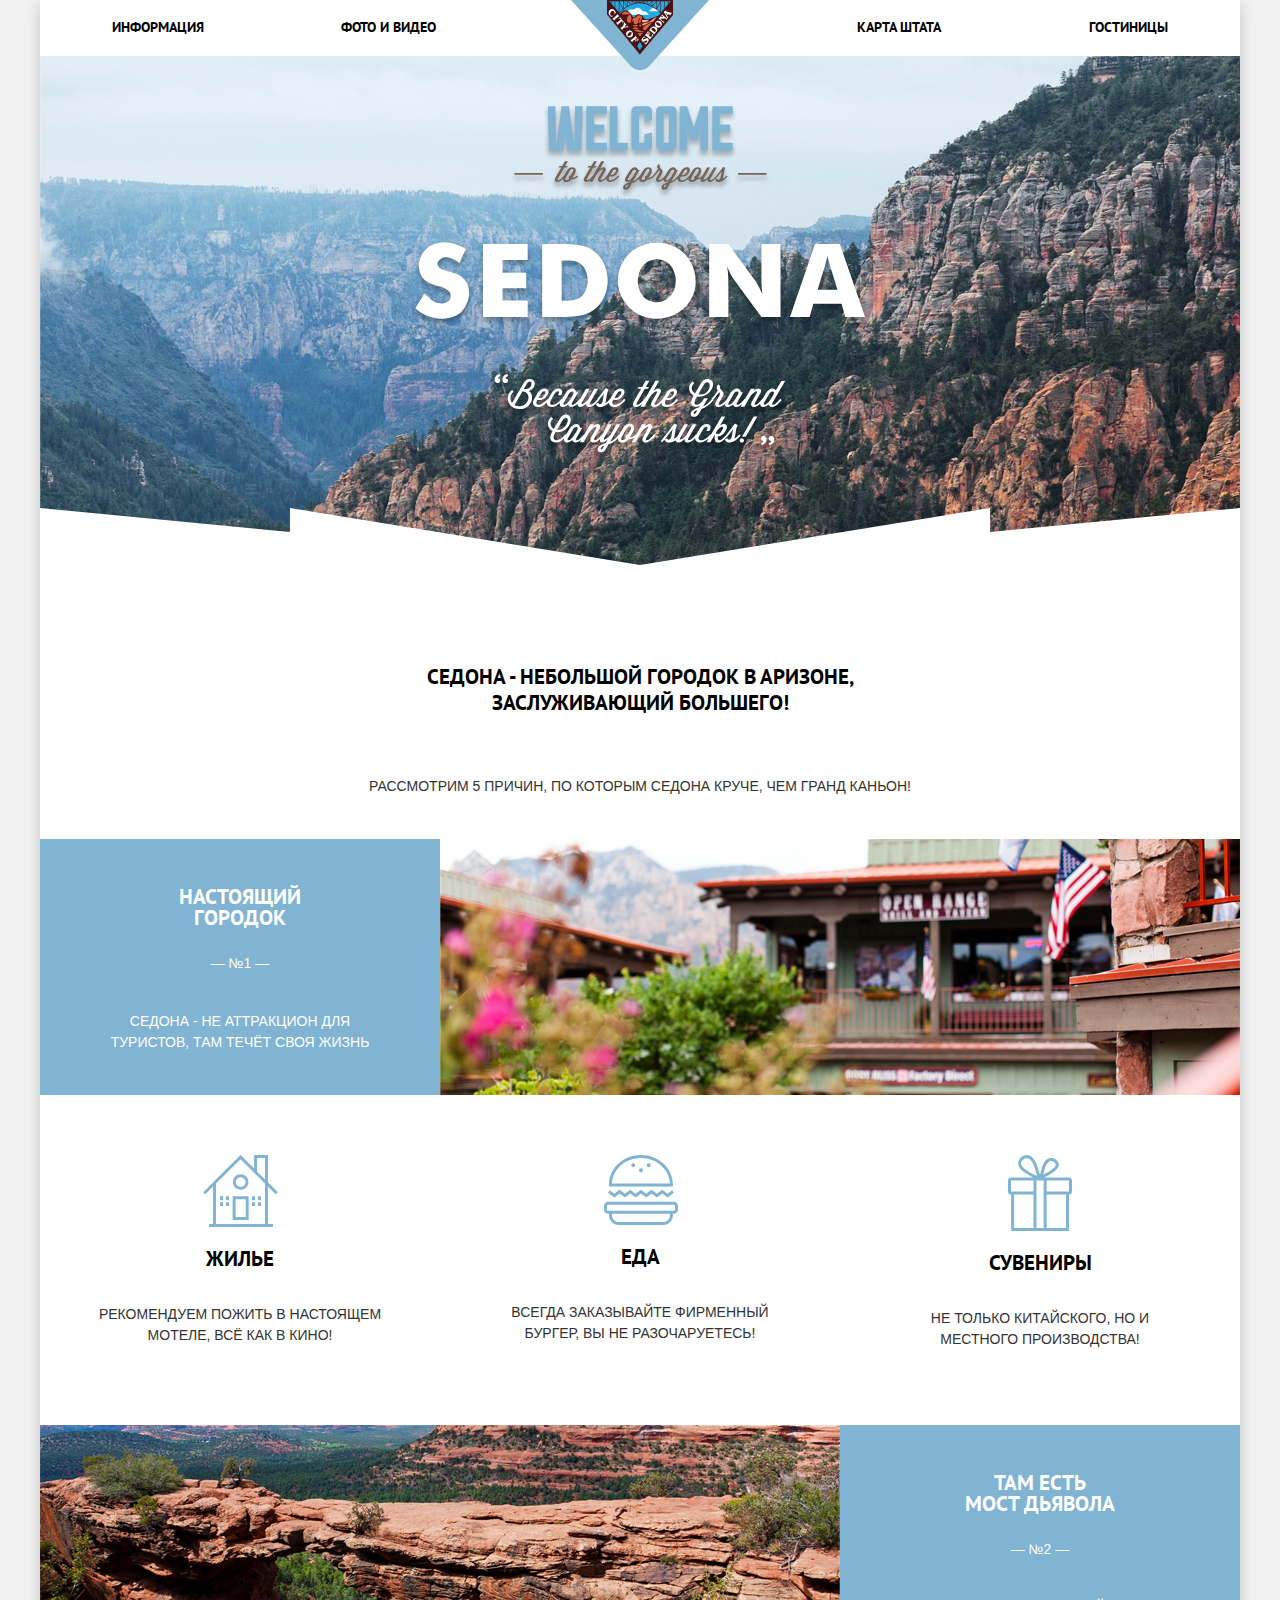
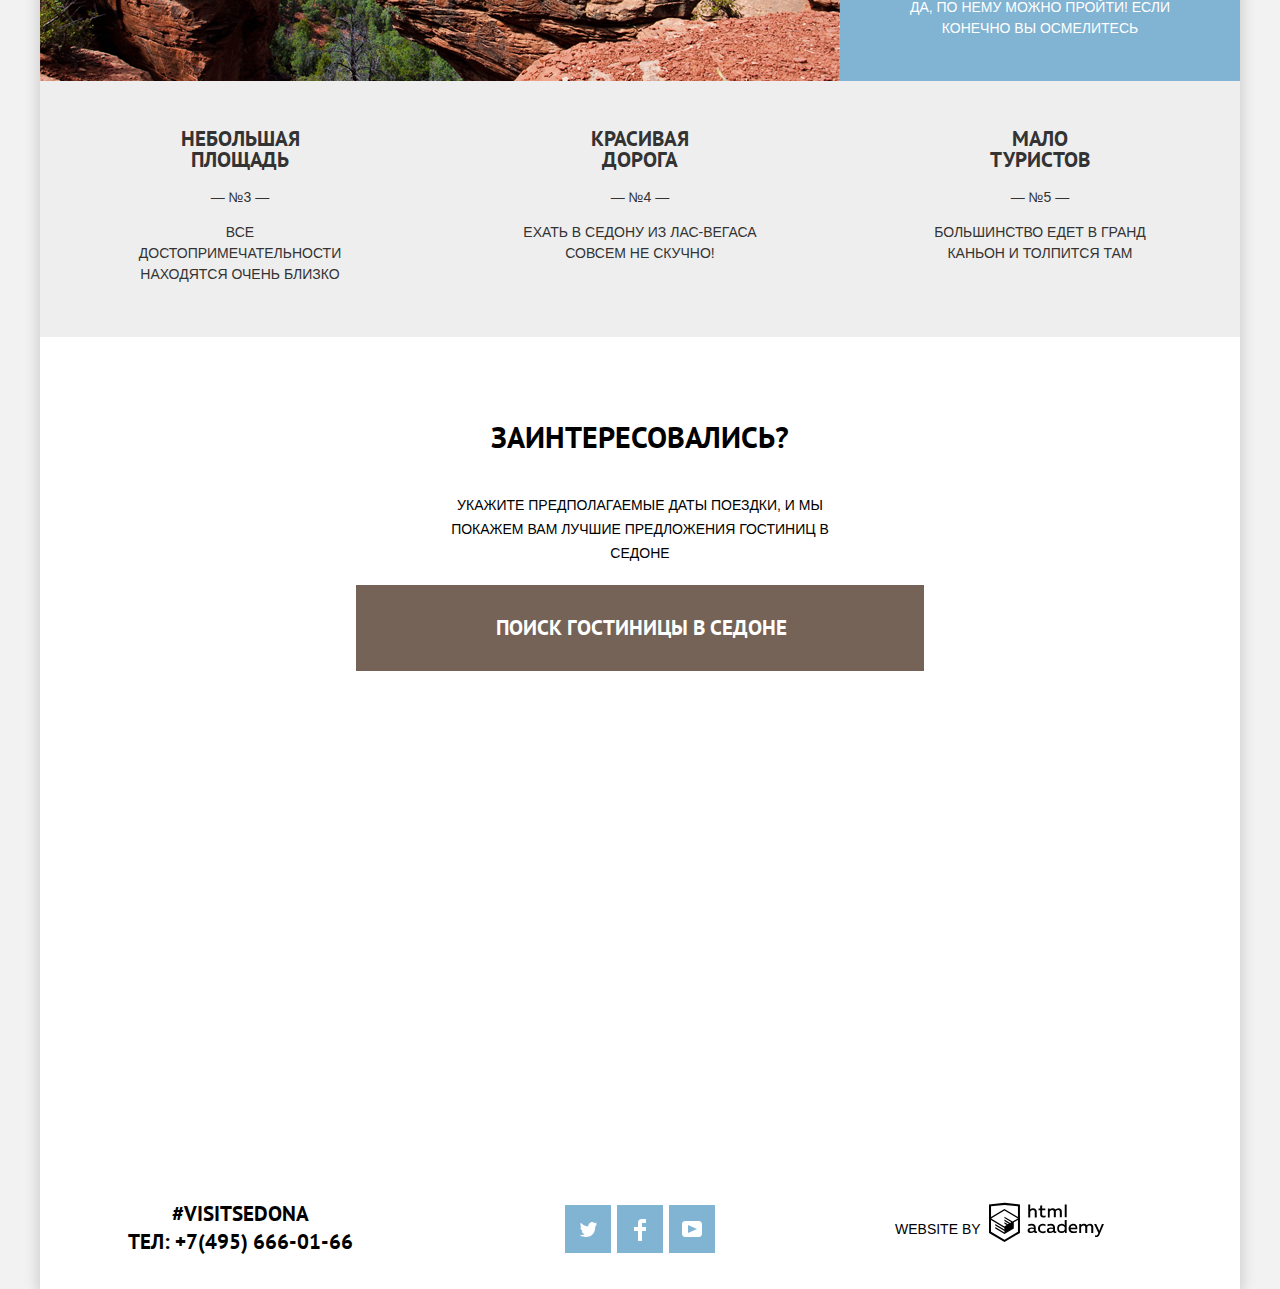
==== commit 9c44e2f9: "Fixed header" ====
--- a/index.html
+++ b/index.html
@@ -1,221 +1,351 @@
 <!DOCTYPE html>
 <html class="page" lang="ru">
-
-<head>
-  <meta charset="utf-8">
-  <link rel="icon" href="favicon.ico">
-  <link rel="icon" href="icon.svg" type="image/svg+xml">
-  <link rel="apple-touch-icon" href="apple.png">
-  <link rel="manifest" href="manifest.webmanifest">
-  <title>HTML Academy: Седона</title>
-  <link rel="preconnect" href="https://fonts.gstatic.com">
-  <link href="https://fonts.googleapis.com/css2?family=PT+Sans+Narrow:wght@400;700&display=swap" rel="stylesheet">
-  <link href="css/normalize.css" rel="stylesheet">
-  <link href="css/style.css" rel="stylesheet">
-</head>
-
-<body class="page-body">
-  <div class="wrapper">
-    <header class="main-header">
-      <div class="main-header-bar">
-        <div class="main-navigation-wrapper">
-          <nav class="main-navigation">
-            <a href="#"><img class="main-logo" src="img/main-logo.svg" width="138" height="70" alt="Логотип сайта"></a>
-            <ul class="site-navigation">
-              <li class="site-navigation-item"><a href="#">Информация</a></li>
-              <li class="site-navigation-item site-navigation-item--right"><a href="#">Фото и видео</a></li>
-              <li class="site-navigation-item"><a href="#">Карта штата</a></li>
-              <li class="site-navigation-item"><a href="catalog.html">Гостиницы</a></li>
-            </ul>
-          </nav>
-        </div>
-      </div>
-    </header>
-
-    <main class="container">
-      <section class="welcome-intro">
-        <div class="intro">
-          <img class="intro-text" src="img/welcome1.svg" width="459" height="353" alt="Приветственый текст сайта">
-          <div class="polygon"></div>
-
-        </div>
-
-
-      </section>
-
-      <section class="features">
-        <div class="intro-title">
-          <h2 class="title">Седона - небольшой городок в Аризоне,<br> Заслуживающий большего! </h2>
-          <p class="reasons"> Рассмотрим 5 причин, по которым Седона круче, чем Гранд Каньон!</p>
-        </div>
-        <ul class="features-list">
-          <li class="feature-top">
-            <h2>Настоящий<br>
-              городок</h2>
-            <span>— №1 —</span>
-            <p>Седона - не аттракцион для туристов, там<br>
-              течёт своя жизнь</p>
-          </li>
-
-          <li class="town-photo"><img class="town-photo--img" src="img/town.jpg" width="800" height="256"
-              alt="Фотография города"></li>
-
-          <li class="feature-item">
-            <img src="img/house-icon.svg" width="75" height="72">
-            <h3>Жилье</h3>
-            <p>Рекомендуем пожить в настоящем<br>
-              мотеле, всё как в кино!</p>
-          </li>
-
-          <li class="feature-item">
-            <img src="img/food-icon.svg" width="75" height="70">
-            <h3>Еда</h3>
-            <p>Всегда заказывайте фирменный бургер,<br>
-              вы не разочаруетесь!</p>
-          </li>
-
-          <li class="feature-item">
-            <img src="img/souvenirs-icon.svg" width="64" height="77">
-            <h3>Сувениры</h3>
-            <p>Не только китайского,<br>
-              но и местного
-              производства!</p>
-          </li>
-
-          <li class="feature-top">
-
-            <h2>Там есть <br>
-              Мост дьявола</h2>
-            <span>— №2 —</span>
-            <p>Да, по нему можно пройти! Если конечно<br>
-              вы осмелитесь</p>
-
-          </li>
-          <li class="bridge-photo"><img src="img/devil-bridge.jpg" width="800" height="256" alt="Мост дьявола"></li>
-          <li class="feature-middle">
-            <h2>небольшая <br> площадь</h2>
-            <span>— №3 —</span>
-            <p>все достопримечательности<br>
-              находятся очень близко</p>
-          </li>
-          <li class="feature-middle">
-            <h2>красивая<br>
-              дорога</h2>
-            <span>— №4 —</span>
-            <p>ехать в седону из лас-вегаса совсем<br>
-              не скучно!</p>
-          </li>
-          <li class="feature-middle">
-            <h2>мало<br> туристов</h2>
-            <span>— №5 —</span>
-            <p>большинство едет в гранд каньон<br>
-              и толпится там</p>
-          </li>
-        </ul>
-      </section>
-
-      <section class="appointment">
-        <h3>Заинтересовались?</h3>
-        <p>Укажите предполагаемые даты поездки,<br> и мы покажем вам лучшие предложения гостиниц в седоне</p>
-
-        <div class="search-wrapper">
-          <div class="search">
-            <button class="hotel-search" type="button">Поиск гостиницы в Седоне</button>
-
-            <form class="form" action="https://htmlacademy.ru" method="post">
-              <div class="form-line form-line1">
-                <label class="info" for="new-date"> Дата заезда: </label>
-                <input class="text" type="text" name="date-in" id="new-date" value="24 апреля 2017" />
-                <span class="fields-after"></span>
-              </div>
-
-              <div class="form-line form-line2">
-                <label class="info" for="new-date1"> Дата выезда: </label>
-                <input class="text text-out" type="text" name="date-out" id="new-date1" value="4 июля 2017" />
-                <span class="fields-after fields-after-1"></span>
-              </div>
-
-              <div class="form-line form-line3">
-                <label class="info info-position" for="new-adults">Взрослые:</label>
-
-                <button class="form-small-button">—</button>
-                <input class="age" type="text" name="adults" id="new-adults" value="2" />
-                <button class="form-small-button">+</button>
-
-                <label class="info-age-child" for="new-child"> Дети: </label>
-
-                <button class="form-small-button">—</button>
-                <input class="age age-c" type="text" name="child" id="new-child" value="0" />
-                <button class="form-small-button">+</button>
-              </div>
-              <div>
-                <button class="submit-button" type="submit">Найти</button>
-              </div>
-            </form>
+  <head>
+    <meta charset="utf-8" />
+    <link rel="icon" href="favicon.ico" />
+    <link rel="icon" href="icon.svg" type="image/svg+xml" />
+    <link rel="apple-touch-icon" href="apple.png" />
+    <link rel="manifest" href="manifest.webmanifest" />
+    <title>HTML Academy: Седона</title>
+    <link rel="preconnect" href="https://fonts.gstatic.com" />
+    <link
+      href="https://fonts.googleapis.com/css2?family=PT+Sans+Narrow:wght@400;700&display=swap"
+      rel="stylesheet"
+    />
+    <link href="css/normalize.css" rel="stylesheet" />
+    <link href="css/style.css" rel="stylesheet" />
+  </head>
+
+  <body class="page-body">
+    <div class="wrapper">
+      <header class="main-header">
+        <div class="main-header-bar">
+          <div class="main-navigation-wrapper">
+            <nav class="main-navigation">
+              <a class="main-header-logo">
+                <img src="img/main-logo.svg"138" height="70" alt="Герб города
+                Седона">
+              </a>
+              <ul class="site-navigation site-navigation-inner">
+                <li class="navigation-item navigation-item-first">
+                  <a class="navigation-left-1" href="#">Информация</a>
+                </li>
+                <li class="navigation-item navigation-item-second">
+                  <a class="navigation-left-2" href="#">Фото и видео</a>
+                </li>
+                <li class="navigation-item navigation-item-third">
+                  <a class="navigation-right-2" href="#">Карта штата</a>
+                </li>
+                <li class="navigation-item navigation-item-fourth">
+                  <a
+                    class="navigation-right-1 navigation-here"
+                    href="catalog.html"
+                    >Гостиницы</a
+                  >
+                </li>
+              </ul>
+            </nav>
           </div>
         </div>
-
-
-        <iframe
-          src="https://www.google.com/maps/embed?pb=!1m18!1m12!1m3!1d52385.13565774555!2d-111.8301578595786!3d34.854443815278216!2m3!1f0!2f0!3f0!3m2!1i1024!2i768!4f13.1!3m3!1m2!1s0x872da132f942b00d%3A0x5548c523fa6c8efd!2z0KHQtdC00L7QvdCwLCDQkNGA0LjQt9C-0L3QsCA4NjMzNiwg0KHQqNCQ!5e0!3m2!1sru!2sru!4v1616178030341!5m2!1sru!2sru"
-          width="1199" height="594" style="border:0;" allowfullscreen="" loading="lazy"></iframe>
-          
-      </section>
-
-    </main>
-    <footer class="main-footer">
-
-      <div class="footer-contacts">
-        <a href="#">#VisitSedona</a><br>
-        <a href="tel:+74956660166">Тел: +7(495) 666-01-66</a>
-      </div>
-
-      <div class="footer-social">
-        <ul class="footer-social-flex">
-          <li>
-            <a class="social-button" href="#" target="_blank" title="Наша страница в Twitter">
-              <svg xmlns="http://www.w3.org/2000/svg" xmlns:xlink="http://www.w3.org/1999/xlink" width="17" height="15"
-                viewBox="0 0 17 15">
-                <path
-                  d="M10.95.144c1.685-.496 2.984.27 3.577 1.179.673-.231 1.331-.481 2.011-.708a2.345 2.345 0 0 1-.857 1.768c.685.17 1.304-.491 1.304-.491-.169 1-1.006 1.788-1.563 2.024-.231 6.75-3.175 11.217-10.077 11.082h-.446c-.41 0-4.164-.46-4.898-1.887 2.271.196 3.893-.422 4.693-1.177-.96-.3-2.679-.477-2.979-2.95.349.106.564.228 1.19.119C1.705 8.247.374 7.53.448 5.33c.285.328 1.067.536 1.34.472C1.085 5.561-.182 2.442.894.85c1.818 1.854 3.735 3.606 7.152 3.773C8.254 2.33 9.183.793 10.95.144z">
-                </path>
-              </svg>
-            </a>
-          </li>
-          <li>
-            <a class="social-button" href="#" target="_blank" title="Наша страница в Facebook">
-              <svg xmlns="http://www.w3.org/2000/svg" width="12" height="22" viewBox="0 0 12 22">
-                <path d="M12 4V0H8a4 4 0 0 0-4 4v4H0v4h4v10h4V12h4V8H8V4h4z"></path>
-              </svg>
-            </a>
-          </li>
-          <li>
-            <a class="social-button" href="#" target="_blank" title="Наша страница на YouTube">
-              <svg xmlns="http://www.w3.org/2000/svg" xmlns:xlink="http://www.w3.org/1999/xlink" width="20" height="16"
-                viewBox="0 0 20 16">
-                <path
-                  d="M17 0H3C1.35 0 0 1.35 0 3v10c0 1.65 1.35 3 3 3h14c1.65 0 3-1.35 3-3V3c0-1.65-1.35-3-3-3zM6.027 11.998V4.002L15.014 8l-8.987 3.998z">
-                </path>
-              </svg>
-            </a>
-          </li>
-        </ul>
-      </div>
-
-      <div class="academy-logo">
-        <p class="paragraph-margin">Website by</p>
-        <a href="https://htmlacademy.ru/intensive/htmlcss">
-          <svg class="academy" xmlns="http://www.w3.org/2000/svg" viewBox="0 0 108.08 36.85" width="115" height="41">
-
-            <title>logo-htmlacademy-small1</title>
-            <path
-              d="M44.61,26.88a2,2,0,0,0,.55-0.1v1.33a3.25,3.25,0,0,1-1.18.21,1.67,1.67,0,0,1-1.67-1,4.84,4.84,0,0,1-3.14,1.08c-1.51,0-2.91-.83-2.91-2.55,0-2.13,2-2.79,3.71-2.79a11.08,11.08,0,0,1,2.17.25v-0.3c0-1-.76-1.77-2.19-1.77a7.42,7.42,0,0,0-3,.64v-1.7a10.21,10.21,0,0,1,3.19-.55c2.36,0,3.81,1.12,3.81,3.65v3a0.54,0.54,0,0,0,.49.59h0.17Zm-6.44-1.13A1.35,1.35,0,0,0,39.63,27h0.11a3.39,3.39,0,0,0,2.41-1V24.58a9.72,9.72,0,0,0-1.81-.21c-1,0-2.16.33-2.16,1.38h0Zm12.36-6.11a5,5,0,0,1,2.57.64V22a4.08,4.08,0,0,0-2.3-.7,2.75,2.75,0,1,0,0,5.49,5,5,0,0,0,2.43-.64v1.71a6.27,6.27,0,0,1-2.76.57A4.21,4.21,0,0,1,46,24.51q0-.21,0-0.41a4.32,4.32,0,0,1,4.18-4.46h0.38Zm12.17,7.24a2,2,0,0,0,.55-0.1v1.33a3.25,3.25,0,0,1-1.18.21,1.67,1.67,0,0,1-1.67-1,4.84,4.84,0,0,1-3.14,1.08c-1.51,0-2.91-.83-2.91-2.55,0-2.13,2-2.79,3.71-2.79a11.08,11.08,0,0,1,2.17.25v-0.3c0-1-.76-1.77-2.19-1.77a7.42,7.42,0,0,0-3,.64v-1.7a10.21,10.21,0,0,1,3.19-.55c2.36,0,3.81,1.12,3.81,3.65v3a0.54,0.54,0,0,0,.49.59h0.17Zm-6.44-1.13A1.35,1.35,0,0,0,57.73,27h0.11a3.39,3.39,0,0,0,2.41-1V24.58a9.72,9.72,0,0,0-1.81-.21c-1.06,0-2.16.33-2.16,1.38h0ZM73,16V28.2H71.35V26.88a3.88,3.88,0,0,1-3.19,1.54,4.4,4.4,0,0,1,0-8.78,3.81,3.81,0,0,1,3,1.3V16H73Zm-4.53,5.22a2.76,2.76,0,1,0,0,5.52A2.86,2.86,0,0,0,71.15,25V23A2.91,2.91,0,0,0,68.49,21.27ZM79,19.64c3.31,0,4.46,2.68,3.92,5.09H76.7c0.21,1.5,1.67,2.11,3.19,2.11a6.11,6.11,0,0,0,2.64-.59v1.6a7.14,7.14,0,0,1-3,.57C77,28.42,74.78,27,74.78,24a4.18,4.18,0,0,1,4-4.39H79Zm0.09,1.54a2.28,2.28,0,0,0-2.44,2.1v0.06H81.3A2,2,0,0,0,79.13,21.18Zm5.73,7V19.87h1.65v1a3.81,3.81,0,0,1,2.78-1.27A2.86,2.86,0,0,1,91.89,21a4.12,4.12,0,0,1,2.91-1.33A3.06,3.06,0,0,1,98,23V28.2h-1.9V23.05a1.59,1.59,0,0,0-1.42-1.75H94.42a2.8,2.8,0,0,0-2.07,1.12V28.2h-1.9V23.05A1.59,1.59,0,0,0,89,21.31H88.8a3,3,0,0,0-2.21,1.29v5.63H84.86Zm21.31-8.33h1.9l-3.91,9.46c-0.9,2.17-2.09,2.86-3.35,2.86a4.76,4.76,0,0,1-1.1-.14V30.46a2.86,2.86,0,0,0,.85.12c0.9,0,1.58-.64,2.07-1.9l0.17-.42-4-8.4h2l2.86,6.29ZM38.73,1.46V6.22a3.81,3.81,0,0,1,2.7-1.14,3.25,3.25,0,0,1,3.44,3.4v5.15H43V8.72a1.81,1.81,0,0,0-1.61-2h-0.3a2.93,2.93,0,0,0-2.32,1.39v5.52h-1.9V1.46h1.9ZM49.94,2.31v3h3V6.91h-3v3.81c0,1.1.5,1.46,1.58,1.46a4.49,4.49,0,0,0,1.69-.33v1.6A6.8,6.8,0,0,1,51,13.8a2.55,2.55,0,0,1-2.86-2.74V6.89H46.58V5.26h1.5V2.74Zm5.4,11.31V5.28H57v1A3.81,3.81,0,0,1,59.77,5a2.86,2.86,0,0,1,2.6,1.33A4.12,4.12,0,0,1,65.28,5,3.06,3.06,0,0,1,68.44,8.4v5.21h-1.9V8.46a1.59,1.59,0,0,0-1.42-1.75H64.89a2.8,2.8,0,0,0-2.07,1.12v5.78h-1.9V8.46A1.59,1.59,0,0,0,59.5,6.71H59.27A3,3,0,0,0,57.06,8v5.63H55.34ZM71.17,1.45H73V13.6H71.17V1.45ZM14.71,0H14.55L0,1.54V28.21l14.55,8.66,14.55-8.66V1.54Zm12.5,27.1L14.55,34.64,1.9,27.12V16.18l12.59,7.5V25L5.86,19.9v1.31l8.68,5.21v1.39L5.87,22.65V24l8.68,5.21,8.75-5.24V18.31L27.2,16V27.12Zm0-12.53-3.48,2-1.6,1L14.51,13v1.31L21,18.23H21l-0.14.09-1,.54-5.37-3.2V17l4.24,2.52-1,.67-3.2-1.9v1.31l2.1,1.24L14.5,22.1,2,14.65,14.51,7.11Zm0-1.32L14.49,5.76,1.91,13.25v-10L14.56,1.92,27.21,3.25v10h0Z"
-              transform="translate(0 -0.02)"></path>
-          </svg>
-        </a>
-      </div>
-    </footer>
-  </div>
-</body>
-
-</html>+      </header>
+
+      <main class="container">
+        <section class="welcome-intro">
+          <div class="intro">
+            <img
+              class="intro-text"
+              src="img/welcome1.svg"
+              width="459"
+              height="353"
+              alt="Приветственый текст сайта"
+            />
+            <div class="polygon"></div>
+          </div>
+        </section>
+
+        <section class="features">
+          <div class="intro-title">
+            <h2 class="title">
+              Седона - небольшой городок в Аризоне,<br />
+              Заслуживающий большего!
+            </h2>
+            <p class="reasons">
+              Рассмотрим 5 причин, по которым Седона круче, чем Гранд Каньон!
+            </p>
+          </div>
+          <ul class="features-list">
+            <li class="feature-top">
+              <h2>
+                Настоящий<br />
+                городок
+              </h2>
+              <span>— №1 —</span>
+              <p class="feature-top-paragraph paragraph">
+                Седона - не аттракцион для туристов, там течёт своя жизнь
+              </p>
+            </li>
+
+            <li class="town-photo">
+              <img
+                class="town-photo--img"
+                src="img/town.jpg"
+                width="800"
+                height="256"
+                alt="Фотография города"
+              />
+            </li>
+
+            <li class="feature-item">
+              <img src="img/house-icon.svg" width="75" height="72" />
+              <h3>Жилье</h3>
+              <p class="paragraph">
+                Рекомендуем пожить в настоящем мотеле, всё как в кино!
+              </p>
+            </li>
+
+            <li class="feature-item">
+              <img src="img/food-icon.svg" width="75" height="70" />
+              <h3>Еда</h3>
+              <p class="paragraph">
+                Всегда заказывайте фирменный бургер, вы не разочаруетесь!
+              </p>
+            </li>
+
+            <li class="feature-item">
+              <img src="img/souvenirs-icon.svg" width="64" height="77" />
+              <h3>Сувениры</h3>
+              <p class="paragraph">
+                Не только китайского, но и местного производства!
+              </p>
+            </li>
+
+            <li class="feature-top">
+              <h2>
+                Там есть <br />
+                Мост дьявола
+              </h2>
+              <span>— №2 —</span>
+              <p class="paragraph-width">
+                Да, по нему можно пройти! Если конечно вы осмелитесь
+              </p>
+            </li>
+            <li class="bridge-photo">
+              <img
+                src="img/devil-bridge.jpg"
+                width="800"
+                height="256"
+                alt="Мост дьявола"
+              />
+            </li>
+            <li class="feature-middle">
+              <h2>
+                небольшая <br />
+                площадь
+              </h2>
+              <span>— №3 —</span>
+              <p class="paragraph-width-first">
+                Все достопримечательности находятся очень близко
+              </p>
+            </li>
+            <li class="feature-middle">
+              <h2>
+                красивая<br />
+                дорога
+              </h2>
+              <span>— №4 —</span>
+              <p class="paragraph-width-second">
+                Eхать в седону из лас-вегаса совсем не скучно!
+              </p>
+            </li>
+            <li class="feature-middle">
+              <h2>
+                мало<br />
+                туристов
+              </h2>
+              <span>— №5 —</span>
+              <p class="paragraph-width-third">
+                Большинство едет в гранд каньон и толпится там
+              </p>
+            </li>
+          </ul>
+        </section>
+
+        <section class="appointment">
+          <h3>Заинтересовались?</h3>
+          <p>
+            Укажите предполагаемые даты поездки, и мы покажем вам лучшие
+            предложения гостиниц в седоне
+          </p>
+
+          <button class="hotel-search" type="button">
+            Поиск гостиницы в Седоне
+          </button>
+          <div class="search-wrapper hide-form">
+            <div class="search">
+              <form
+                class="form"
+                action="https://echo.htmlacademy.ru/"
+                method="post"
+              >
+                <div class="form-line form-line1">
+                  <label class="info" for="new-date"> Дата заезда: </label>
+                  <input
+                    class="text"
+                    type="text"
+                    name="date-in"
+                    id="new-date"
+                    value="24 апреля 2017"
+                  />
+                  <span class="fields-after"></span>
+                </div>
+
+                <div class="form-line form-line2">
+                  <label class="info" for="new-date1"> Дата выезда: </label>
+                  <input
+                    class="text text-out"
+                    type="text"
+                    name="date-out"
+                    id="new-date1"
+                    value="4 июля 2017"
+                  />
+                  <span class="fields-after fields-after-1"></span>
+                </div>
+
+                <div class="form-line form-line3">
+                  <label class="info info-position" for="new-adults"
+                    >Взрослые:</label
+                  >
+
+                  <button class="form-small-button" type="button">—</button>
+                  <input
+                    class="age"
+                    type="text"
+                    name="adults"
+                    id="new-adults"
+                    value="2"
+                    required
+                  />
+                  <button class="form-small-button" type="button">+</button>
+
+                  <label class="info-age-child" for="new-child"> Дети: </label>
+
+                  <button class="form-small-button" type="button">—</button>
+                  <input
+                    class="age age-c"
+                    type="text"
+                    name="child"
+                    id="new-child"
+                    value="0"
+                  />
+                  <button class="form-small-button" type="button">+</button>
+                </div>
+                <div>
+                  <button class="submit-button" type="submit">Найти</button>
+                </div>
+              </form>
+            </div>
+          </div>
+
+          <iframe
+            src="https://www.google.com/maps/embed?pb=!1m18!1m12!1m3!1d52385.13565774555!2d-111.8301578595786!3d34.854443815278216!2m3!1f0!2f0!3f0!3m2!1i1024!2i768!4f13.1!3m3!1m2!1s0x872da132f942b00d%3A0x5548c523fa6c8efd!2z0KHQtdC00L7QvdCwLCDQkNGA0LjQt9C-0L3QsCA4NjMzNiwg0KHQqNCQ!5e0!3m2!1sru!2sru!4v1616178030341!5m2!1sru!2sru"
+            width="1199"
+            height="594"
+            style="border: 0"
+            allowfullscreen=""
+            loading="lazy"
+          ></iframe>
+        </section>
+      </main>
+      <footer class="main-footer">
+        <div class="footer-contacts">
+          <a href="#">#VisitSedona</a><br />
+          <a href="tel:+74956660166">Тел: +7(495) 666-01-66</a>
+        </div>
+
+        <div class="footer-social">
+          <ul class="footer-social-flex">
+            <li>
+              <a
+                class="social-button"
+                href="#"
+                target="_blank"
+                title="Наша страница в Twitter"
+              >
+                <svg
+                  xmlns="http://www.w3.org/2000/svg"
+                  xmlns:xlink="http://www.w3.org/1999/xlink"
+                  width="17"
+                  height="15"
+                  viewBox="0 0 17 15"
+                >
+                  <path
+                    d="M10.95.144c1.685-.496 2.984.27 3.577 1.179.673-.231 1.331-.481 2.011-.708a2.345 2.345 0 0 1-.857 1.768c.685.17 1.304-.491 1.304-.491-.169 1-1.006 1.788-1.563 2.024-.231 6.75-3.175 11.217-10.077 11.082h-.446c-.41 0-4.164-.46-4.898-1.887 2.271.196 3.893-.422 4.693-1.177-.96-.3-2.679-.477-2.979-2.95.349.106.564.228 1.19.119C1.705 8.247.374 7.53.448 5.33c.285.328 1.067.536 1.34.472C1.085 5.561-.182 2.442.894.85c1.818 1.854 3.735 3.606 7.152 3.773C8.254 2.33 9.183.793 10.95.144z"
+                  ></path>
+                </svg>
+              </a>
+            </li>
+            <li>
+              <a
+                class="social-button"
+                href="#"
+                target="_blank"
+                title="Наша страница в Facebook"
+              >
+                <svg
+                  xmlns="http://www.w3.org/2000/svg"
+                  width="12"
+                  height="22"
+                  viewBox="0 0 12 22"
+                >
+                  <path
+                    d="M12 4V0H8a4 4 0 0 0-4 4v4H0v4h4v10h4V12h4V8H8V4h4z"
+                  ></path>
+                </svg>
+              </a>
+            </li>
+            <li>
+              <a
+                class="social-button"
+                href="#"
+                target="_blank"
+                title="Наша страница на YouTube"
+              >
+                <svg
+                  xmlns="http://www.w3.org/2000/svg"
+                  xmlns:xlink="http://www.w3.org/1999/xlink"
+                  width="20"
+                  height="16"
+                  viewBox="0 0 20 16"
+                >
+                  <path
+                    d="M17 0H3C1.35 0 0 1.35 0 3v10c0 1.65 1.35 3 3 3h14c1.65 0 3-1.35 3-3V3c0-1.65-1.35-3-3-3zM6.027 11.998V4.002L15.014 8l-8.987 3.998z"
+                  ></path>
+                </svg>
+              </a>
+            </li>
+          </ul>
+        </div>
+
+        <div class="academy-logo">
+          <p class="paragraph-margin">Website by</p>
+          <a href="https://htmlacademy.ru/intensive/htmlcss">
+            <svg
+              class="academy"
+              xmlns="http://www.w3.org/2000/svg"
+              viewBox="0 0 108.08 36.85"
+              width="115"
+              height="41"
+            >
+              <title>logo-htmlacademy-small1</title>
+              <path
+                d="M44.61,26.88a2,2,0,0,0,.55-0.1v1.33a3.25,3.25,0,0,1-1.18.21,1.67,1.67,0,0,1-1.67-1,4.84,4.84,0,0,1-3.14,1.08c-1.51,0-2.91-.83-2.91-2.55,0-2.13,2-2.79,3.71-2.79a11.08,11.08,0,0,1,2.17.25v-0.3c0-1-.76-1.77-2.19-1.77a7.42,7.42,0,0,0-3,.64v-1.7a10.21,10.21,0,0,1,3.19-.55c2.36,0,3.81,1.12,3.81,3.65v3a0.54,0.54,0,0,0,.49.59h0.17Zm-6.44-1.13A1.35,1.35,0,0,0,39.63,27h0.11a3.39,3.39,0,0,0,2.41-1V24.58a9.72,9.72,0,0,0-1.81-.21c-1,0-2.16.33-2.16,1.38h0Zm12.36-6.11a5,5,0,0,1,2.57.64V22a4.08,4.08,0,0,0-2.3-.7,2.75,2.75,0,1,0,0,5.49,5,5,0,0,0,2.43-.64v1.71a6.27,6.27,0,0,1-2.76.57A4.21,4.21,0,0,1,46,24.51q0-.21,0-0.41a4.32,4.32,0,0,1,4.18-4.46h0.38Zm12.17,7.24a2,2,0,0,0,.55-0.1v1.33a3.25,3.25,0,0,1-1.18.21,1.67,1.67,0,0,1-1.67-1,4.84,4.84,0,0,1-3.14,1.08c-1.51,0-2.91-.83-2.91-2.55,0-2.13,2-2.79,3.71-2.79a11.08,11.08,0,0,1,2.17.25v-0.3c0-1-.76-1.77-2.19-1.77a7.42,7.42,0,0,0-3,.64v-1.7a10.21,10.21,0,0,1,3.19-.55c2.36,0,3.81,1.12,3.81,3.65v3a0.54,0.54,0,0,0,.49.59h0.17Zm-6.44-1.13A1.35,1.35,0,0,0,57.73,27h0.11a3.39,3.39,0,0,0,2.41-1V24.58a9.72,9.72,0,0,0-1.81-.21c-1.06,0-2.16.33-2.16,1.38h0ZM73,16V28.2H71.35V26.88a3.88,3.88,0,0,1-3.19,1.54,4.4,4.4,0,0,1,0-8.78,3.81,3.81,0,0,1,3,1.3V16H73Zm-4.53,5.22a2.76,2.76,0,1,0,0,5.52A2.86,2.86,0,0,0,71.15,25V23A2.91,2.91,0,0,0,68.49,21.27ZM79,19.64c3.31,0,4.46,2.68,3.92,5.09H76.7c0.21,1.5,1.67,2.11,3.19,2.11a6.11,6.11,0,0,0,2.64-.59v1.6a7.14,7.14,0,0,1-3,.57C77,28.42,74.78,27,74.78,24a4.18,4.18,0,0,1,4-4.39H79Zm0.09,1.54a2.28,2.28,0,0,0-2.44,2.1v0.06H81.3A2,2,0,0,0,79.13,21.18Zm5.73,7V19.87h1.65v1a3.81,3.81,0,0,1,2.78-1.27A2.86,2.86,0,0,1,91.89,21a4.12,4.12,0,0,1,2.91-1.33A3.06,3.06,0,0,1,98,23V28.2h-1.9V23.05a1.59,1.59,0,0,0-1.42-1.75H94.42a2.8,2.8,0,0,0-2.07,1.12V28.2h-1.9V23.05A1.59,1.59,0,0,0,89,21.31H88.8a3,3,0,0,0-2.21,1.29v5.63H84.86Zm21.31-8.33h1.9l-3.91,9.46c-0.9,2.17-2.09,2.86-3.35,2.86a4.76,4.76,0,0,1-1.1-.14V30.46a2.86,2.86,0,0,0,.85.12c0.9,0,1.58-.64,2.07-1.9l0.17-.42-4-8.4h2l2.86,6.29ZM38.73,1.46V6.22a3.81,3.81,0,0,1,2.7-1.14,3.25,3.25,0,0,1,3.44,3.4v5.15H43V8.72a1.81,1.81,0,0,0-1.61-2h-0.3a2.93,2.93,0,0,0-2.32,1.39v5.52h-1.9V1.46h1.9ZM49.94,2.31v3h3V6.91h-3v3.81c0,1.1.5,1.46,1.58,1.46a4.49,4.49,0,0,0,1.69-.33v1.6A6.8,6.8,0,0,1,51,13.8a2.55,2.55,0,0,1-2.86-2.74V6.89H46.58V5.26h1.5V2.74Zm5.4,11.31V5.28H57v1A3.81,3.81,0,0,1,59.77,5a2.86,2.86,0,0,1,2.6,1.33A4.12,4.12,0,0,1,65.28,5,3.06,3.06,0,0,1,68.44,8.4v5.21h-1.9V8.46a1.59,1.59,0,0,0-1.42-1.75H64.89a2.8,2.8,0,0,0-2.07,1.12v5.78h-1.9V8.46A1.59,1.59,0,0,0,59.5,6.71H59.27A3,3,0,0,0,57.06,8v5.63H55.34ZM71.17,1.45H73V13.6H71.17V1.45ZM14.71,0H14.55L0,1.54V28.21l14.55,8.66,14.55-8.66V1.54Zm12.5,27.1L14.55,34.64,1.9,27.12V16.18l12.59,7.5V25L5.86,19.9v1.31l8.68,5.21v1.39L5.87,22.65V24l8.68,5.21,8.75-5.24V18.31L27.2,16V27.12Zm0-12.53-3.48,2-1.6,1L14.51,13v1.31L21,18.23H21l-0.14.09-1,.54-5.37-3.2V17l4.24,2.52-1,.67-3.2-1.9v1.31l2.1,1.24L14.5,22.1,2,14.65,14.51,7.11Zm0-1.32L14.49,5.76,1.91,13.25v-10L14.56,1.92,27.21,3.25v10h0Z"
+                transform="translate(0 -0.02)"
+              ></path>
+            </svg>
+          </a>
+        </div>
+      </footer>
+    </div>
+    <script src="/js/modal.js"></script>
+  </body>
+</html>
--- a/css/style.css
+++ b/css/style.css
@@ -1,386 +1,422 @@
 /* Variables */
 :root {
-    --basic-white: #FFFFFF;
-    --basic-black: #000000;
-    --basic-brown: #766357;
-    --dark-brown: #604E43;
-    --darkest-brown: #503E33;
-    --form-back: #F2F2F2;
-    --basic-blue:  #81B3D2;
-    --dark-blue: #669EC0;
-    --darkest-blue: #5496BD; 
-    --basic-background: #EEEEEE;
-    --light-black: #333333;
-    --rating: #666666;
-    --background-gray: #f2f2f2;
-    --range-white: #ababab;
-    --arrow-white: #cacaca;
-    --search-shadow: rgba(0, 1, 1, 0.15);
-    --academy-white: #BDBBBC;
-    --result-white: #E5E5E5;
-    --form-background: #EBEBEB;
-    --small-button-gray: #A9A9A9; 
+  --basic-white: #FFFFFF;
+  --basic-black: #000000;
+  --basic-brown: #766357;
+  --dark-brown: #604E43;
+  --darkest-brown: #503E33;
+  --form-back: #F2F2F2;
+  --basic-blue: #81B3D2;
+  --dark-blue: #669EC0;
+  --darkest-blue: #5496BD;
+  --basic-background: #EEEEEE;
+  --light-black: #333333;
+  --rating: #666666;
+  --background-gray: #f2f2f2;
+  --range-white: #ababab;
+  --arrow-white: #cacaca;
+  --search-shadow: rgba(0, 1, 1, 0.15);
+  --academy-white: #BDBBBC;
+  --result-white: #E5E5E5;
+  --form-background: #EBEBEB;
+  --small-button-gray: #A9A9A9;
 }
 
 /* Fonts */
 
 @font-face {
-    font-family: "PT Sans";
-    font-style: normal;
-    font-weight: 400;
-    src: local("PT Sans"),
-         url("../fonts/ptsans.woff2") format("woff2"),
-         url("../fonts/ptsans.woff") format("woff");
-  }
-  
-  @font-face {
-    font-family: "PT Sans";
-    font-style: normal;
-    font-weight: 700;
-    src: local("PT Sans Bold"),
-         url("../fonts/ptsansbold.woff2") format("woff2"),
-         url("../fonts/ptsansbold.woff") format("woff");
-  }
+  font-family: "PT Sans";
+  font-style: normal;
+  font-weight: 400;
+  src: local("PT Sans"),
+    url("../fonts/ptsans.woff2") format("woff2"),
+    url("../fonts/ptsans.woff") format("woff");
+}
+
+@font-face {
+  font-family: "PT Sans";
+  font-style: normal;
+  font-weight: 700;
+  src: local("PT Sans Bold"),
+    url("../fonts/ptsansbold.woff2") format("woff2"),
+    url("../fonts/ptsansbold.woff") format("woff");
+}
 
 /* Global */
 
 body {
-    width: 1200px;
-    margin: 0;
-    padding: 0;
-    position: relative;
-    font-family: "PT Sans", Arial, sans-serif;
+  width: 1200px;
+  margin: 0;
+  padding: 0;
+  position: relative;
+  font-family: "PT Sans", Arial, sans-serif;
+  font-size: 14px;
+  line-height: 26px;
+  font-weight: normal;
+  color: var(--basic-black);
+  text-transform: uppercase;
+  background-color: var(--background-gray);
+  background-position: top center;
+  background-repeat: no-repeat;
+  margin-left: auto;
+  margin-right: auto;
+  box-shadow: 0px 5px 15px rgba(0, 1, 1, 0.2);
+  display: grid;
+  grid-template-rows: min-content 1fr min-content;
+  align-content: start;
+}
+
+.wrapper {
+  background-color: var(--basic-white);
+}
+
+a {
+  text-decoration: none;
+}
+
+img {
+  max-width: 100%;
+  height: auto;
+}
+
+.visually-hidden {
+  position: absolute;
+  width: 1px;
+  height: 1px;
+  margin: -1px;
+  border: 0;
+  padding: 0;
+  white-space: nowrap;
+  clip-path: inset(100%);
+  clip: rect(0 0 0 0);
+  overflow: hidden;
+}
+
+ul {
+  padding: 0;
+  margin: 0;
+}
+
+/* Grid */
+
+.page {
+  height: 100%;
+}
+
+/* Main-navigation */
+
+.main-navigation-wrapper {
+  width: 1200px;
+  margin: 0 auto;
+  padding: 0 auto;
+}
+
+.main-navigation {
     font-size: 14px;
     line-height: 26px;
-    font-weight: normal;
+    font-weight: 700;
     color: var(--basic-black);
-    text-transform: uppercase;
-    background-color: var(--background-gray);
-    background-position: top center;
-    background-repeat: no-repeat;
-    margin-left: auto;
-    margin-right: auto;
-    box-shadow: 0px 5px 15px rgba(0, 1, 1, 0.2);
-    display: grid;
-    grid-template-rows: min-content 1fr min-content;
-    align-content: start;
-  }
-
-.wrapper {
-    background-color: var(--basic-white);
-
-
-}
-
-  a {
-      text-decoration: none;
-  }
-  
-  img {
-    max-width: 100%;
-    height: auto;
-  }
-
-  .visually-hidden {
+    background-color: transparent;
+    position: relative;
+}
+
+.main-header-logo {
     position: absolute;
-    width: 1px;
-    height: 1px;
-    margin: -1px;
-    border: 0;
-    padding: 0;
-    white-space: nowrap;
-    clip-path: inset(100%);
-    clip: rect(0 0 0 0);
-    overflow: hidden;
-  }
-
-  ul {
-      padding: 0;
-      margin: 0;
-  }
-
-
-  /* Grid */
-
-.page {
-    height: 100%;
-}
-
- /* Main-navigation */ 
-
-
-.main-navigation-wrapper {
-    width: 1200px;
-    margin: 0 auto;
-    padding: 0 auto;
-}
-
-.main-navigation {
-    position: relative;
-}
-
-.main-logo {
-    position: absolute;
-    left: calc(50% - 68px);
-    z-index: 1;   
+    left: calc(50% - 69px);
+    top: 0;
+    z-index: 1;
 }
 
 .site-navigation {
     display: flex;
+    justify-content: space-between;
+    list-style: none;
     align-items: center;
-    justify-content: space-between;
     margin: 0;
-    padding: 0;
-}
-
-.site-navigation {
-    list-style: none;
+    height: 53px;
+    padding: 0 72px;
+    border-bottom: 3px solid var(--basic-white);
+}
+
+.navigation-item {
+    width: 25%;
+}
+
+.navigation-item-first {
+    text-align: left;
+    margin-right: 2px;
+}
+
+.navigation-item-second {
+    text-align: left;
+    padding-right: 40px;
+}
+
+.navigation-item:nth-child(2) {
+    margin-right: 7%;
+}
+
+.navigation-item-third {
+    text-align: right;
+    padding-left: 32px;
+}
+
+.navigation-item-fourth {
+    text-align: right;
 }
 
 .result-list {
-    list-style: none;
-    display: flex;
-    flex-direction: column;
-}
+  list-style: none;
+  display: flex;
+  flex-direction: column;
+}
+
 /* User-navigation */
 
-.site-navigation-item {
-    font-weight: bold;
-    width: 300px;
-    height: 56px;
-    text-align: center;
-    padding-top: 14px;
-    box-sizing: border-box;
-}
-
-
-
-
-.site-navigation-item--right {
-    margin-right: 231px;
-}
-
-
 .site-navigation a {
-    color: var(--basic-black);
-}
-
-.site-navigation a:hover {  
-    color: var(--basic-blue);
+  color: var(--basic-black);
+}
+
+.site-navigation a:hover {
+  color: var(--basic-blue);
 }
 
 .site-navigation a:active {
-    opacity: 0.3;
-}
-
-.current-page a{
-    color: var(--basic-brown);
-}
-
-
- 
+  opacity: 0.3;
+}
+
+.current-page a {
+  color: var(--basic-brown);
+}
+
 /* Conatiner */
 
 .container {
-    width: 1200px;
-    margin: 0 auto;
-    padding: 0 auto;
-}
-
-/* Почему не центрируется? */
+  width: 1200px;
+  margin: 0 auto;
+  padding: 0 auto;
+}
 
 .intro {
-    position: relative;
-    background-image: url(../img/background-photo.jpg);
-    background-color: var(--darkest-blue);
-    height: 509px;
-    display: grid;
+  position: relative;
+  background-image: url(../img/background-photo.jpg);
+  background-color: var(--darkest-blue);
+  height: 509px;
+  display: grid;
 }
 
 .intro-text {
-    padding-top: 50px;
-    justify-self: center;
+  padding-top: 50px;
+  justify-self: center;
 }
 
 .polygon {
-position: absolute;
-width: 1200px;
-height: 57px;
-top: 452px;
-background-image: url(../img/shape.png);
-background-repeat: no-repeat;
-background-size: cover;
+  position: absolute;
+  width: 1200px;
+  height: 57px;
+  top: 452px;
+  background-image: url(../img/shape.png);
+  background-repeat: no-repeat;
+  background-size: cover;
 }
 
 /* Features */
 
 .title {
-    font-size: 21px;
-    line-height: 26px;
-    color: var(--basic-black);
-    margin-top: 98.5px;
+  font-size: 21px;
+  line-height: 26px;
+  color: var(--basic-black);
+  margin-top: 98.5px;
 }
 
 .reasons {
-    font-size: 14px;
-    line-height: 26px;
-    font-weight: 400;
-    color: var(--light-black)
+  font-size: 14px;
+  line-height: 26px;
+  font-weight: 400;
+  color: var(--light-black);
+  padding: 40px 0;
+  margin: 0;
 }
 
 .title,
 .reasons {
-    text-align: center;
-}
-
-.features{
-    margin-bottom: 58px;
+  text-align: center;
+}
+
+.features {
+  margin-bottom: 58px;
 }
 
 .features-list {
-    padding: 0;
-    margin: 0;
-    list-style: none;
-    font-weight: normal;
-    font-size: 14px;
-    line-height: 21px;
-    color: var(--light-black);
-    display: grid;
-    grid-template-columns: 1fr 1fr 1fr;
-    grid-template-rows: 
-    256px
-    330px
-    256px
-    256px;     
-    gap: 0;
-}
-
-
+  padding: 0;
+  margin: 0;
+  list-style: none;
+  font-weight: normal;
+  font-size: 14px;
+  line-height: 21px;
+  color: var(--light-black);
+  display: grid;
+  grid-template-columns: 1fr 1fr 1fr;
+  grid-template-rows:
+    256px 330px 256px 256px;
+  gap: 0;
+}
 
 .town-photo {
-    grid-column: 2 / 4;
-    grid-row: 1 / 2;
+  grid-column: 2 / 4;
+  grid-row: 1 / 2;
 }
 
 .town-photo--img {
-    height: 256px;
-    width: 800px;
+  height: 256px;
+  width: 800px;
 }
 
 .bridge-photo {
-    grid-column: 1 / 3;
-    grid-row: 3 / 4;
+  grid-column: 1 / 3;
+  grid-row: 3 / 4;
 }
 
 .features-list h3 {
-    font-weight: bold;
-    font-size: 21px;
-    line-height: 21px;
-    color: var(--basic-black);
-}
-
-
+  font-weight: bold;
+  font-size: 21px;
+  line-height: 21px;
+  color: var(--basic-black);
+}
 
 .feature-item {
-    padding: 0;
-    text-align: center;
-    width: 400px;
-    height: 330px;
-}
-
-.feature-item img{
-    margin-top: 60px;
+  display: flex;
+  flex-direction: column;
+  align-items: center;
+  padding: 0;
+  text-align: center;
+  width: 400px;
+  height: 330px;
+}
+
+.feature-item img {
+  margin-top: 60px;
 }
 
 .feature-item h2 {
-    font-size: 21px;
-    line-height: 21px;
-    color: var(--basic-black);
+  font-size: 21px;
+  line-height: 21px;
+  color: var(--basic-black);
 }
 
 .feature-middle {
-    width: 400px;
-    height: 256px;
-    text-align: center;
-    background-color: var(--basic-background)
+  display: flex;
+  flex-direction: column;
+  align-items: center;
+  width: 400px;
+  height: 256px;
+  text-align: center;
+  background-color: var(--basic-background)
 }
 
 .feature-middle h2 {
-    margin-top: 47px;
-}
-
-.feature-top {   
-    font-weight: normal;
-    font-size: 14px;
-    line-height: 21px;
-    color: var(--basic-white);
-    background: var(--basic-blue);
-    width: 400px;
-    height: 256px;
-    text-align: center;
-}
-
-.feature-top h2{
-    font-weight: bold;
-    font-size: 21px;
-    line-height: 21px;
-    color: var(--basic-white);
-    margin-top: 47px;
-    margin-bottom: 25px;
+  margin-top: 47px;
+}
+
+.feature-top {
+  display: flex;
+  flex-direction: column;
+  align-items: center;
+  font-weight: normal;
+  font-size: 14px;
+  line-height: 21px;
+  color: var(--basic-white);
+  background: var(--basic-blue);
+  width: 400px;
+  height: 256px;
+  text-align: center;
+}
+
+.feature-top h2 {
+  font-weight: bold;
+  font-size: 21px;
+  line-height: 21px;
+  color: var(--basic-white);
+  margin-top: 47px;
+  margin-bottom: 25px;
 }
 
 .feature-top span {
-    margin-bottom: 23px;
+  margin-bottom: 23px;
+}
+
+.feature-top-paragraph {
+  width: 297px;
+}
+
+.paragraph {
+  width: 297px;
+}
+
+.paragraph-width {
+  width: 301px;
+}
+
+.paragraph-width-first {
+  width: 207px;
+}
+
+.paragraph-width-second {
+  width: 258px;
+}
+
+.paragraph-width-third {
+  width: 246px;
 }
 
 
 /* appointment */
 .appointment {
-    position: relative;
-    text-align: center;
-}
-
-.appointment h3{
-    font-size: 30px;
-    line-height: 24px;
-}
-
-.appointment p{
-    font-weight: 400;
-    font-size: 14px;
-    Line-height: 24px;
+  display: flex;
+  flex-direction: column;
+  align-items: center;
+  position: relative;
+  text-align: center;
+}
+
+.appointment h3 {
+  font-size: 30px;
+  line-height: 24px;
+}
+
+.appointment p {
+  font-weight: 400;
+  font-size: 14px;
+  line-height: 24px;
+  width: 435px;
 }
 
 /* inner-page */
 
 fieldset {
-    border: 0;
-    margin: 0;
-    
+  border: 0;
+  margin: 0;
+
 }
 
 .filter-form {
-    padding-left: 58px;
-    padding-right: 73px;
-}
-
-
+  padding-left: 58px;
+  padding-right: 73px;
+}
 
 .filter-container {
-    display: flex;
-
-}
-
-.infrastructure-filter .housing-filter{
-    display: flex;
-    flex-direction: column;
-    
-}
-
-
+  display: flex;
+
+}
+
+.infrastructure-filter .housing-filter {
+  display: flex;
+  flex-direction: column;
+
+}
 
 .infrastructure-filter {
-      margin-right: 98px;
+  margin-right: 98px;
 }
 
 .infrastructure-filter label,
@@ -395,840 +431,849 @@
 }
 
 .filter-legend {
-    padding-top: 26.5px;
-}
-
-
-.filter-input-checkbox + label::before {
-    content: "";
-    position: absolute;
-    left: 0;
-    top: 0;
-    width: 23px;
-    height: 23px;
-    background-image: url(../img/checkbox-off.svg);
+  padding-top: 26.5px;
+}
+
+.filter-input-checkbox+label::before {
+  content: "";
+  position: absolute;
+  left: 0;
+  top: 0;
+  width: 23px;
+  height: 23px;
+  background-image: url(../img/checkbox-off.svg);
+}
+
+.filter-input-checkbox:checked+label::after {
+  content: "";
+  position: absolute;
+  top: 0px;
+  left: 0;
+  width: 27px;
+  height: 23px;
+  background-image: url(../img/checkbox-on.svg);
+
+}
+
+/* FILTER RANGE */
+
+.filter-range {
+  width: 319px;
+  margin-left: auto;
+}
+
+.filter-range-title {
+  font-weight: 700;
+  font-size: 16px;
+  line-height: 21px;
+  margin-bottom: 10px;
+  padding-top: 26.5px;
+  padding-left: 2px;
+
+}
+
+.price-controls {
+  height: 32px;
+  border: 2px solid var(--basic-white);
+  font-size: 0;
+  margin-bottom: 18px;
+  border-radius: 2px;
+  position: relative;
+}
+
+.price-controls .min-price {
+  text-align: center;
+  width: 90px;
+  padding-left: 65px;
+}
+
+.price-controls input {
+  width: 50px;
+  margin: 6px;
+  padding-left: 18px;
+  color: var(--basic-white);
+  font-size: 14px;
+  background: 0 0;
+  border: 0;
+  line-height: 1;
+}
+
+.price-controls .max-price {
+  text-align: center;
+  width: 90px;
+  padding-left: 58px;
+}
+
+.price-controls::after {
+  content: "";
+  position: absolute;
+  width: 2px;
+  height: 22px;
+  background: var(--basic-white);
+  top: 50%;
+  left: 50%;
+  -webkit-transform: translate(-50%, -50%);
+  -ms-transform: translate(-50%, -50%);
+  transform: translate(-50%, -50%);
+}
+
+.range-controls {
+  position: relative;
+  margin-bottom: 32px;
+}
+
+.range-controls .scale {
+  height: 2px;
+  background-color: rgba(255, 255, 255, .3);
+}
+
+.range-toggle {
+  width: 4px;
+  height: 4px;
+  background: var(--range-white);
+  border: 8px solid var(--basic-white);
+  border-radius: 50%;
+  cursor: pointer;
+  -webkit-box-shadow: 0 2px 1px 0 rgb(0 1 1 / 20%);
+  box-shadow: 0 2px 1px 0 rgb(0 1 1 / 20%);
+  position: absolute;
+  top: -9px;
+}
+
+.range-toggle:hover {
+  transform: scale(1.2, 1.2);
+}
+
+.range-toggle-min {
+  left: 0;
+}
+
+.range-toggle-max {
+  left: 80%;
+}
+
+.btn-transparent {
+  display: block;
+  width: 137px;
+  height: 36px;
+  margin: 35px auto 0 87px;
+  padding: 6px 34px;
+  font-size: 14px;
+  line-height: 21px;
+  color: var(--basic-white);
+  text-transform: uppercase;
+  background: 0 0;
+  border: 2px solid var(--basic-white);
+  border-radius: 2px;
+  cursor: pointer;
+  box-sizing: border-box;
+}
+
+.btn-transparent:hover {
+  color: var(--basic-black);
+  background-color: var(--basic-white);
+
+}
+
+/*  SEARCH RESULTS */
+
+.sorting-block {
+  width: 1056px;
+  margin-left: auto;
+  margin-right: auto;
+  height: 87px;
+  background-image: none;
+  display: flex;
+}
+
+.found {
+  vertical-align: middle;
+  font-size: 21px;
+  line-height: 26px;
+  font-weight: 700;
+  padding: 30px 0;
+}
+
+.sorting {
+  padding: 30px 0;
+  align-items: baseline;
+}
+
+.sorting .sorting-link:focus,
+.sorting .sorting-link:hover {
+  color: var(--basic-blue);
+}
+
+.sorting .sorting-link:active {
+  color: var(--basic-black);
+  border: 0;
+}
+
+.sorting .sorting-title {
+  font-size: 12px;
+  line-height: 0px;
+  font-weight: normal;
+  margin-left: 48px;
+  display: inline;
+
+}
+
+.sorting-title {
+  margin-bottom: 5px;
+}
+
+.sorting .sorting-link:nth-child(2) {
+  margin-left: 34px;
+}
+
+.sorting .sorting-link-active {
+  color: var(--basic-blue);
+  border: 0;
+}
+
+.sorting .sorting-link {
+  font-size: 12px;
+  line-height: 18px;
+  font-weight: normal;
+  color: var(--arrow-white);
+  cursor: pointer;
+  border-bottom: 1px solid var(--basic-blue);
+  border-bottom-style: dotted;
+  margin-left: 31px;
+}
+
+.sorting-direction {
+  margin-left: auto;
+  padding: 30px 0;
+  cursor: pointer;
+}
+
+.arrow-down,
+.arrow-up {
+  width: 0;
+  height: 0;
+  border-left: 5px solid transparent;
+  border-right: 5px solid transparent;
+  display: inline-block;
+  vertical-align: baseline;
+}
+
+.arrow-up {
+  border-bottom: 10px solid var(--arrow-white);
+}
+
+.arrow-up:focus,
+.arrow-up:hover {
+  border-bottom: 10px solid var(--basic-black);
+}
+
+.arrow-up:active {
+  border-bottom: 10px solid var(--basic-blue);
+}
+
+.arrow-down {
+  border-top: 10px solid var(--arrow-white);
+  margin-left: 10px;
+}
+
+.arrow-down:focus,
+.arrow-down:hover {
+  border-top: 10px solid var(--basic-black);
+}
+
+.arrow-down:active {
+  border-top: 10px solid var(--basic-blue);
+}
+
+.active-arrow {
+  border-top-color: var(--basic-blue);
+}
+
+.catalog-filter {
+  width: 1200px;
+  height: 217px;
+  background-image: url("../img/bg-image.jpg");
+  background-repeat: no-repeat;
+  background-color: var(--darkest-blue);
+  font-size: 14px;
+  line-height: 21px;
+  color: var(--basic-white);
+}
+
+.catalog-filter legend {
+  font-weight: bold;
+  font-size: 16px;
+  margin-top: 30px;
+  margin-bottom: 20px;
+}
+
+.show-button {
+  border: none;
+  outline: none;
+  opacity: 0.3;
+  font-weight: normal;
+  font-size: 14px;
+  line-height: 21px;
+  width: 137px;
+  height: 36px;
+
+}
+
+.sorting {
+  display: flex;
+  justify-content: space-around;
+}
+
+.search-results p {
+  font-weight: bold;
+  font-size: 21px;
+  line-height: 26px;
+}
+
+.sorting-link:focus {
+  color: var(--basic-blue);
+  border: unset;
+}
+
+.sorting-item:active {
+  color: var(--basic-black);
+  border: unset;
+}
+
+.result-item {
+  display: grid;
+  grid-template-columns: 238px 1fr 1fr;
+  grid-template-rows: 1fr 1fr 1fr;
+  justify-content: start;
+  width: 1200px;
+  height: 150px;
+  border: 1px solid var(--result-white);
+  border-collapse: collapse;
+  position: relative;
+}
+
+.result-item::before {
+  content: "";
+  position: absolute;
+  top: 30px;
+  right: 71px;
+  width: 74px;
+  height: 17px;
+  background-image: url(../img/star.svg);
+  background-repeat: repeat;
+}
+
+.result-item:nth-child(2)::before {
+  content: "";
+  position: absolute;
+  top: 30px;
+  right: 71px;
+  width: 55px;
+  height: 17px;
+  background-image: url(../img/star.svg);
+  background-repeat: repeat;
+}
+
+.result-item:nth-child(3)::before {
+  content: "";
+  position: absolute;
+  top: 30px;
+  right: 71px;
+  width: 36px;
+  height: 17px;
+  background-image: url(../img/star.svg);
+  background-repeat: repeat;
+}
+
+.result-item img {
+  grid-column: 1 / 2;
+  grid-row: 1 / 4;
+  margin-top: 30px;
+  margin-left: 73px;
+  margin-right: 0;
+}
+
+.result-column {
+  grid-column: 2 / 4;
+  grid-row: 1 / 6;
+  justify-self: start;
+
+}
+
+.price {
+  position: absolute;
+  left: 350px;
+}
+
+.result-item h3 {
+  font-weight: bold;
+  font-size: 21px;
+  line-height: 26px;
+  color: var(--basic-black);
+  margin-block-start: 0;
+  margin-block-end: 0;
+  margin-top: 23.5px;
+}
+
+.result-item h3:hover {
+  color: var(--basic-blue);
+}
+
+.result-item h3:active {
+  color: rgba(0, 0, 0, 0.3);
+}
+
+.result-item span {
+  display: inline-block;
+  font-size: 14px;
+  line-height: 21px;
+  color: var(--light-black);
+  margin-top: 7px;
+
+}
+
+.result-column1 {
+  grid-column: 4 / 6;
+  grid-row: 4 / 6;
+  margin-right: 73px;
+  margin-bottom: 30px;
+}
+
+.details-button {
+  display: inline-block;
+  text-align: center;
+  font-weight: bold;
+  font-size: 14px;
+  line-height: 21px;
+  color: var(--basic-white);
+  background-color: var(--basic-blue);
+  width: 110px;
+  height: 27px;
+  grid-column: 2 / 3;
+  padding-top: 4px;
+  box-sizing: border-box;
+  margin-top: 13.5px;
+
+}
+
+.details-button:hover {
+  background-color: var(--dark-blue);
+}
+
+.details-button:active {
+  color: rgba(255, 255, 255, 0.3);
+  background-color: var(--darkest-blue);
+
+}
+
+.book-button {
+  display: inline-block;
+  text-align: center;
+  font-weight: bold;
+  line-height: 21px;
+  color: var(--basic-white);
+  background-color: var(--basic-brown);
+  width: 142px;
+  height: 27px;
+  padding-top: 4px;
+  box-sizing: border-box;
+}
+
+.book-button:hover {
+  background-color: var(--dark-brown);
+}
+
+.book-button:active {
+  background-color: var(--darkest-brown);
+  color: rgba(255, 255, 255, 0.3);
+}
+
+.rating {
+  display: block;
+  text-align: center;
+  width: 110px;
+  height: 27px;
+  background-color: var(--form-back);
+  color: var(--rating);
+  padding-top: 4px;
+  box-sizing: border-box;
+}
+
+iframe {
+  padding-top: 116px;
+  border: 0;
+  width: 1199px;
+  height: 594px;
+}
+
+/* main-footer */
+
+.main-footer {
+  position: absolute;
+  bottom: 0px;
+  background: rgba(255, 255, 255, 0.9);
+  display: flex;
+  justify-content: space-around;
+  align-items: center;
+  height: 120px;
+}
+
+.catalog-footer {
+  bottom: 0px;
+  background: rgba(255, 255, 255, 0.9);
+  display: flex;
+  justify-content: space-around;
+  align-items: center;
+  height: 120px;
+}
+
+.footer-contacts {
+  margin: 0;
+  width: 400px;
+  text-align: center;
+}
+
+.footer-contacts a {
+  font-weight: bold;
+  font-size: 21px;
+  line-height: 26px;
+  color: var(--basic-black);
+}
+
+.footer-contacts a {
+  /* Можно ли как-то избежать этой строчки? */
+  text-decoration: none;
+}
+
+.footer-contacts a:hover {
+  color: var(--basic-blue);
+}
+
+.footer-contacts a:active {
+  opacity: 0.3;
+}
+
+.footer-social {
+  display: flex;
+  justify-content: center;
+  width: 400px;
+
+}
+
+.footer-social-flex {
+  list-style: none;
+  display: flex;
+  width: 150px;
+  justify-content: space-between;
+}
+
+.social-button {
+  display: inline-block;
+  text-align: center;
+  padding-top: 14px;
+  box-sizing: border-box;
+  background: var(--basic-blue);
+  width: 46px;
+  height: 48px;
+  fill: var(--basic-white);
+}
+
+.social-button:hover {
+  background: var(--dark-blue);
+}
+
+.social-button:active {
+  background: var(--darkest-blue);
+  fill-opacity: 0.3;
+}
+
+.academy-logo {
+  display: flex;
+  width: 400px;
+}
+
+.academy:hover {
+  fill: var(--basic-blue);
+}
+
+.academy:active {
+  fill: var(--academy-white);
+}
+
+.paragraph-margin {
+  margin-right: 8px;
+  margin-left: 55px;
+
+}
+
+/* Modal */
+
+.search-wrapper {
+  position: absolute;
+  top: 276px;
+  left: 316px;
+  width: 568px;
+}
+
+.search {
+  width: 568px;
+  height: 395px;
+  background-color: var(--basic-white);
+  margin: 0px auto;
+  box-shadow: 0px 7px 15px var(--search-shadow);
+}
+
+.hotel-search {
+  position: absolute;
+  top: 190px;
+  left: 316px;
+  width: 568px;
+  height: 86px;
+  color: var(--basic-white);
+  font-size: 21px;
+  text-transform: uppercase;
+  line-height: 26px;
+  font-family: "PT Sans", "Arial", sans-serif;
+  text-align: center;
+  background-color: var(--basic-brown);
+  margin: 0;
+  border: 0;
+  padding-left: 9px;
+  font-weight: 700;
+  box-sizing: border-box;
+
+}
+
+
+.hotel-search:hover {
+  background-color: var(--dark-brown);
+}
+
+.hotel-search:active {
+  background-color: var(--darkest-brown);
+  color: rgba(255, 255, 255, 0.3);
+}
+
+
+.form {
+  display: flex;
+  flex-wrap: wrap;
+  justify-content: center;
+  padding-top: 55px;
+}
+
+.hide-form {
+  display: none;
+  animation: bounce 0.6s;
+}
+
+.form-line {
+  position: relative;
+  width: 478px;
+  display: flex;
+}
+
+.form-line2 {
+  padding-top: 27px;
+  padding-bottom: 29px;
+}
+
+.form-line3 {
+  display: flex;
+  padding-bottom: 54px;
+}
+
+.form-small-button {
+  width: 38px;
+  height: 38px;
+  margin: 0px;
+  background-color: var(--background-gray);
+  border: none;
+  color: var(--small-button-gray);
+  font-weight: bold;
+  font-size: 23px;
+  font-family: "PT Sans", "Arial", sans-serif;
+}
+
+.form-small-button:hover {
+  color: var(--basic-dark);
+}
+
+.form-small-button:active {
+  color: var(--basic-blue);
+}
+
+.age {
+  width: 38px;
+  margin: 0px;
+  text-transform: uppercase;
+  font-weight: 700;
+  text-align: center;
+  background-color: var(--background-gray);
+  border: none;
+}
+
+.info {
+  width: 120px;
+  font-weight: 700;
+  line-height: 26px;
+  text-transform: uppercase;
+  color: var(--basic-black);
+  margin-left: -5px;
+  margin-right: 6px;
+  padding-top: 5px;
+  box-sizing: border-box;
+}
+
+.info-position {
+  padding-top: 5px;
+  margin-left: -14px;
+  margin-right: 15px;
+}
+
+.info-age-child {
+  width: 67px;
+  font-weight: 700;
+  line-height: 26px;
+  text-transform: uppercase;
+  color: var(--basic-black);
+  margin-left: 35px;
+  padding-top: 5px;
+  margin-right: 11px;
+}
+
+.text {
+  width: 332px;
+  background-color: var(--background-gray);
+  border: none;
+  outline: none;
+  height: 35px;
+  text-transform: uppercase;
+  font-weight: 700;
+  padding-left: 14px;
+  margin-bottom: 3px;
+}
+
+.text-out {
+  height: 35px;
+  padding-top: 0;
+  padding-left: 13px;
+}
+
+.text:hover {
+  background-color: var(--form-background);
+}
+
+.text:focus {
+  background-color: var(--basic-white);
+  outline: 2px solid var(--result-white);
+}
+
+.fields-after {
+  position: absolute;
+  display: block;
+  top: 7px;
+  right: 19px;
+  width: 21px;
+  height: 23px;
+  background-color: transparent;
+  background-image: url(../img/calendar.svg);
+  background-repeat: no-repeat;
+}
+
+.fields-after-1 {
+  position: absolute;
+  display: block;
+  top: 34px;
+  right: 19px;
+  width: 21px;
+  height: 23px;
+  background-color: transparent;
+  background-image: url(../img/calendar.svg);
+  background-repeat: no-repeat;
+}
+
+.fields-after:hover,
+.fields-after:focus {
+  background-image: url(../img/calendar-black.svg);
+}
+
+.fields-after:active {
+  background-image: url(../img/calendar-active.svg);
+}
+
+.submit-button {
+  color: var(--basic-white);
+  font-size: 21px;
+  font-family: "PT Sans", "Arial", sans-serif;
+  font-weight: 700;
+  line-height: 26px;
+  text-transform: uppercase;
+  background-color: var(--basic-blue);
+  padding: 5px 120px;
+  width: 458px;
+  height: 58px;
+  border: none;
+}
+
+.submit-button:hover,
+.submit-button:focus {
+  background-color: var(--dark-blue);
+}
+
+.submit-button:active {
+  background-color: var(--darkest-blue);
+}
+
+.modal-button:hover {
+  background-color: var(--dark-brown);
+}
+
+.modal-button:active {
+  background-color: var(--darkest-brown);
+  color: 604E43;
+}
+
+.hotel-search-button {
+  margin-top: 54px;
+  margin-left: 54px;
+  margin-right: 56px;
+  margin-bottom: 55px;
+  width: 458px;
+  height: 58px;
+  text-align: center;
+  font-weight: bold;
+  font-size: 21px;
+  line-height: 26px;
+  color: var(--basic-white);
+  border: 0;
+  background-color: var(--basic-blue);
+  text-transform: uppercase;
+}
+
+.hotel-search-button:hover {
+  background-color: var(--dark-blue);
+}
+
+.hotel-search-button:active {
+  color: rgba(255, 255, 255, 0.3);
+  background-color: var(--darkest-blue);
+}
+
+@keyframes bounce {
+  0% {
+    transform: translateY(-2000px);
   }
 
-  .filter-input-checkbox:checked + label::after {
-    content: "";
-    position: absolute;
-    top: 0px;
-    left: 0;
-    width: 27px;
-    height: 23px;
-    background-image: url(../img/checkbox-on.svg);
-    
+  70% {
+    transform: translateY(30px);
   }
 
-  
-  
-
-/* FILTER RANGE */
-
-.filter-range {
-    width: 319px;
-    margin-left: auto;
-}
-
-.filter-range-title {
-    font-weight: 700;
-    font-size: 16px;
-    line-height: 21px;
-    margin-bottom: 10px;
-    padding-top: 26.5px;
-    padding-left: 2px;
-    
-}
-
-.price-controls {
-    height: 32px;
-    border: 2px solid var(--basic-white);
-    font-size: 0;
-    margin-bottom: 18px;
-    border-radius: 2px;
-    position: relative;
-}
-
-.price-controls .min-price {
-    text-align: center;
-    width: 90px;
-    padding-left: 65px;
-}
-
-.price-controls input {
-    width: 50px;
-    margin: 6px;
-    padding-left: 18px;
-    color: var(--basic-white);
-    font-size: 14px;
-    background: 0 0;
-    border: 0;
-    line-height: 1;
-}
-
-.price-controls .max-price {
-    text-align: center;
-    width: 90px;
-    padding-left: 58px;
-}
-
-
-
-.price-controls::after {
-    content: "";
-    position: absolute;
-    width: 2px;
-    height: 22px;
-    background: var(--basic-white);
-    top: 50%;
-    left: 50%;
-    -webkit-transform: translate(-50%,-50%);
-    -ms-transform: translate(-50%,-50%);
-    transform: translate(-50%,-50%);
-}
-
-.range-controls {
-    position: relative;
-    margin-bottom: 32px;
-}
-
-.range-controls .scale {
-    height: 2px;
-    background-color: rgba(255,255,255,.3);
-}
-
-.range-toggle {
-    width: 4px;
-    height: 4px;
-    background: var(--range-white);
-    border: 8px solid var(--basic-white);
-    border-radius: 50%;
-    cursor: pointer;
-    -webkit-box-shadow: 0 2px 1px 0 rgb(0 1 1 / 20%);
-    box-shadow: 0 2px 1px 0 rgb(0 1 1 / 20%);
-    position: absolute;
-    top: -9px;
-}
-
-.range-toggle:hover {
-    transform: scale(1.2, 1.2);
-}
-
-.range-toggle-min {
-    left: 0;
-}
-
-.range-toggle-max {
-    left: 80%;
-}
-
-.btn-transparent {
-    display: block;
-    width: 137px;
-    height: 36px;
-    margin: 35px auto 0 87px;
-    padding: 6px 34px;
-    font-size: 14px;
-    line-height: 21px;
-    color: var(--basic-white);
-    text-transform: uppercase;
-    background: 0 0;
-    border: 2px solid var(--basic-white);
-    border-radius: 2px;
-    cursor: pointer;
-    box-sizing: border-box;
-}
-
-.btn-transparent:hover {
-    color: var(--basic-black);
-    background-color: var(--basic-white);
- 
-}
-
-/*  SEARCH RESULTS */
-
-.sorting-block {
-    width: 1056px;
-    margin-left: auto;
-    margin-right: auto;
-    height: 87px;
-    background-image: none;
-    display: flex;
-}
-
-.found {
-    vertical-align: middle;
-    font-size: 21px;
-    line-height: 26px;
-    font-weight: 700;
-    padding: 30px 0;
-}
-
-.sorting {
-    padding: 30px 0;
-    align-items: baseline;
-}
-
-.sorting .sorting-link:focus, .sorting .sorting-link:hover {
-    color: var(--basic-blue);
-}
-
-.sorting .sorting-link:active {
-    color: var(--basic-black);
-    border: 0;
-}
-
-.sorting .sorting-title {
-    font-size: 12px;
-    line-height: 0px;
-    font-weight: normal;
-    margin-left: 48px;
-    display: inline;
-    
-}
-
-.sorting-title {
-    margin-bottom: 5px;
-}
-
-.sorting .sorting-link:nth-child(2) {
-    margin-left: 34px;
-}
-
-.sorting .sorting-link-active {
-    color: var(--basic-blue);
-    border: 0;
-}
-
-.sorting .sorting-link {
-    font-size: 12px;
-    line-height: 18px;
-    font-weight: normal;
-    color: var(--arrow-white);
-    cursor: pointer;
-    border-bottom: 1px solid var(--basic-blue);
-    border-bottom-style: dotted;
-    margin-left: 31px;
-}
-
-.sorting-direction {
-    margin-left: auto;
-    padding: 30px 0;
-    cursor: pointer;
-}
-
-.arrow-down, .arrow-up {
-    width: 0;
-    height: 0;
-    border-left: 5px solid transparent;
-    border-right: 5px solid transparent;
-    display: inline-block;
-    vertical-align: baseline;
-}
-
-.arrow-up {
-    border-bottom: 10px solid var(--arrow-white);
-}
-
-.arrow-up:focus, .arrow-up:hover {
-    border-bottom: 10px solid var(--basic-black);
-}
-
-.arrow-up:active {
-    border-bottom: 10px solid var(--basic-blue);
-}
-
-.arrow-down {
-    border-top: 10px solid var(--arrow-white);
-    margin-left: 10px;
-}
-
-.arrow-down:focus, .arrow-down:hover {
-    border-top: 10px solid var(--basic-black);
-}
-
-.arrow-down:active {
-    border-top: 10px solid var(--basic-blue);
-}
-
-.active-arrow {
-    border-top-color: var(--basic-blue);
-}
-
-.catalog-filter {
-    width: 1200px;
-    height: 217px;
-    background-image: url("../img/bg-image.jpg");
-    background-repeat: no-repeat;
-    background-color: var(--darkest-blue);
-    font-size: 14px;
-    line-height: 21px;
-    color: var(--basic-white);
-}
-
-.catalog-filter legend {
-    font-weight: bold;
-    font-size: 16px;
-    margin-top: 30px;
-    margin-bottom: 20px;
-}
-
-.show-button {
-    border: none;
-    outline: none;
-    opacity: 0.3;
-    font-weight: normal;
-    font-size: 14px;
-    line-height: 21px;
-    width: 137px;
-    height: 36px;
-    
-}
-
-
-
-.sorting {
-    display: flex;
-    justify-content: space-around;
-}
-
-.search-results p {
-    font-weight: bold;
-    font-size: 21px;
-    line-height: 26px;
-}
-
-
-
-
-.sorting-link:focus {
-    color: var(--basic-blue);
-    border: unset;
-}
-
-.sorting-item:active { 
-    color: var(--basic-black);
-    border: unset;
-} 
-
-
-
-.result-item {
-    display: grid;
-    grid-template-columns: 238px 1fr 1fr;
-    grid-template-rows: 1fr 1fr 1fr;
-    justify-content: start;
-    width: 1200px;
-    height: 150px;
-    border: 1px solid var(--result-white);
-    border-collapse: collapse;    
-    position: relative;
-}
-
-.result-item::before {
-    content: "";
-    position: absolute;
-    top: 30px;
-    right: 71px;
-    width: 74px;
-    height: 17px;
-    background-image: url(../img/star.svg);
-    background-repeat: repeat;
-}
-
-.result-item:nth-child(2)::before {
-    content: "";
-    position: absolute;
-    top: 30px;
-    right: 71px;
-    width: 55px;
-    height: 17px;
-    background-image: url(../img/star.svg);
-    background-repeat: repeat;
-}
-
-.result-item:nth-child(3)::before {
-    content: "";
-    position: absolute;
-    top: 30px;
-    right: 71px;
-    width: 36px;
-    height: 17px;
-    background-image: url(../img/star.svg);
-    background-repeat: repeat;
-}
-
-.result-item img {
-    grid-column: 1 / 2;
-    grid-row: 1 / 4;
-    margin-top: 30px;
-    margin-left: 73px;
-    margin-right: 0;
-}
-
-.result-column {
-    grid-column: 2 / 4;
-    grid-row: 1 / 6;
-    justify-self: start;
-    
-} 
-
-.price {
-    position: absolute;
-    left: 350px;
-}
-
-.result-item h3 {
-    font-weight: bold;
-    font-size: 21px;
-    line-height: 26px;
-    color: var(--basic-black);
-    margin-block-start: 0;
-    margin-block-end: 0;
-    margin-top: 23.5px;
-}
-
-.result-item h3:hover {
-    color: var(--basic-blue);
-}
-
-.result-item h3:active {
-    color: rgba(0,0,0,0.3);
-}
-
-.result-item span {
-    display: inline-block;
-    font-size: 14px;
-    line-height: 21px;
-    color: var(--light-black);
-    margin-top: 7px;
-    
-}
-
-.result-column1 {
-    grid-column: 4 / 6;
-    grid-row: 4 / 6;
-    margin-right: 73px;
-    margin-bottom: 30px;
-}
-
-
-
-.details-button {
-    display: inline-block;
-    text-align: center;
-    font-weight: bold;
-    font-size: 14px;
-    line-height: 21px;
-    color: var(--basic-white);
-    background-color: var(--basic-blue);
-    width: 110px;
-    height: 27px;  
-    grid-column: 2 / 3;
-    padding-top: 4px;
-    box-sizing: border-box;
-    margin-top: 13.5px;
-
-}
-
-.details-button:hover {
-    background-color: var(--dark-blue);
-}
-
-.details-button:active { 
-    color: rgba(255,255,255,0.3);
-    background-color: var(--darkest-blue); 
- 
-}
-
-.book-button {
-    display: inline-block;
-    text-align: center;
-    font-weight: bold;
-    line-height: 21px;
-    color: var(--basic-white);
-    background-color: var(--basic-brown);
-    width: 142px;
-    height: 27px;
-    padding-top: 4px;
-    box-sizing: border-box;
-}
-
-.book-button:hover {
-    background-color: var(--dark-brown);
-}
-
-.book-button:active { 
-    background-color: var(--darkest-brown);    
-    color: rgba(255,255,255, 0.3);
-}
-
-.rating {
-    display: block;
-    text-align: center;
-    width: 110px;
-    height: 27px;
-    background-color: var(--form-back);
-    color: var(--rating);
-    padding-top: 4px;
-    box-sizing: border-box;
-}
-
-iframe {
-    padding-top: 116px;
-    border: 0;
-    width: 1199px;
-    height: 594px;
-}
-/* main-footer */
-
-/* Узнать, почему не центрируется по человечески */
-
-.main-footer {
-    position: absolute;
-    bottom: 0px;
-    background: rgba(255, 255, 255, 0.9);
-    display: flex;
-    justify-content: space-around;
-    align-items: center;
-    height: 120px;
-}
-
-.catalog-footer {
-    bottom: 0px;
-    background: rgba(255, 255, 255, 0.9);
-    display: flex;
-    justify-content: space-around;
-    align-items: center;
-    height: 120px;
-}
-
-.footer-contacts {
-    margin: 0;
-    width: 400px;
-    text-align: center;
-}
-
-.footer-contacts a{
-    font-weight: bold;
-    font-size: 21px;
-    line-height: 26px;
-    color: var(--basic-black);   
-}
-
-.footer-contacts a{ /* Можно ли как-то избежать этой строчки? */
-    text-decoration: none;
-}
-
-.footer-contacts a:hover {
-    color: var(--basic-blue);
-}
-
-.footer-contacts a:active {
-    opacity: 0.3;
-}
-
-.footer-social {
-    display: flex;
-    justify-content: center;
-    width: 400px;
-    
-}
-
-.footer-social-flex {
-    list-style: none;
-    display: flex;
-    width: 150px;
-    justify-content: space-between;
-}
-
-.social-button {
-    display: inline-block;
-    text-align: center;
-    padding-top: 14px;
-    box-sizing: border-box;
-    background: var(--basic-blue);
-    width: 46px;
-    height: 48px;
-    fill: var(--basic-white);
-}
-
-.social-button:hover {
-    background: var(--dark-blue);
-}
-
-.social-button:active{
-    background: var(--darkest-blue);
-    fill-opacity: 0.3;
-}
-
-.academy-logo {
-    display: flex;
-    width: 400px;
-}
-
-.academy:hover {
-    fill: var(--basic-blue);
-}
-
-.academy:active {
-    fill: var(--academy-white);
-}
-
-.paragraph-margin {
-    margin-right: 8px;
-    margin-left: 55px;
-    
-}
-
-/* Modal */
-
-
-
-
-
-.search-wrapper {
-    position: absolute;
-    top: 147px;
-    left: 316px;
-    width: 568px;
+  90% {
+    transform: translateY(-10px);
   }
-  
-  .search {
-    width: 568px;
-    height: 480px;
-    background-color: var(--basic-white);
-    margin: 0px auto;
-    box-shadow: 0px 7px 15px var(--search-shadow);
+
+  100% {
+    transform: translateY(0);
   }
-
-  .hotel-search {
-    width: 568px;
-    height: 86px;
-    color: var(--basic-white);
-    font-size: 21px;
-    text-transform: uppercase;
-    line-height: 26px;
-    font-family: "PT Sans","Arial",sans-serif;
-    text-align: center;
-    background-color: var(--basic-brown);
-    margin: 0;
-    padding-left: 9px;
-    font-weight: 700;
-    box-sizing: border-box;
-    border: 0;
-  }
-
-  .hotel-search:hover {
-      background-color: var(--dark-brown);
-  }
-
-  .hotel-search:active {
-      background-color: var(--darkest-brown);
-      color: rgba(255, 255, 255, 0.3);
-  }
-  
-  .form {
-    display: flex;
-    flex-wrap: wrap;
-    justify-content: center;
-    padding-top: 55px;
-  }
-  
-  .form-line {
-    position: relative;
-    width: 478px;
-    display: flex;
-  }
-  
-  .form-line2 {
-    padding-top: 27px;
-    padding-bottom: 29px;
-  }
-  
-  .form-line3 {
-    display: flex;
-    padding-bottom: 54px;
-  }
-  
-  .form-small-button {
-    width: 38px;
-    height: 38px;
-    margin: 0px;
-    background-color: var(--background-gray);
-    border: none;
-    color: var(--small-button-gray);
-    font-weight: bold;
-    font-size: 23px;
-    font-family: "PT Sans", "Arial", sans-serif;
-  }
-  
-  .form-small-button:hover {
-    color: var(--basic-dark);
-  }
-  
-  .form-small-button:active {
-    color: var(--basic-blue);
-  }
-  
-  .age {
-    width: 38px;
-    margin: 0px;
-    text-transform: uppercase;
-    font-weight: 700;
-    text-align: center;
-    background-color: var(--background-gray);
-    border: none;
-  }
-  
-  
-  .info {
-    width: 120px;
-    font-weight: 700;
-    line-height: 26px;
-    text-transform: uppercase;
-    color: var(--basic-black);
-    margin-left: -5px;
-    margin-right: 6px;
-    padding-top: 5px;
-    box-sizing: border-box;
-  }
-  
-  .info-position {
-    padding-top: 5px;
-    margin-left: -14px;
-    margin-right: 15px;
-  }
-  
-  .info-age-child {
-    width: 67px;
-    font-weight: 700;
-    line-height: 26px;
-    text-transform: uppercase;
-    color: var(--basic-black);
-    margin-left: 35px;
-    padding-top: 5px;
-    margin-right: 11px;
-  }
-  
-  .text {
-    width: 332px;
-    background-color: var(--background-gray);
-    border: none;
-    outline: none;
-    height: 35px;
-    text-transform: uppercase;
-    font-weight: 700;
-    padding-left: 14px;
-    margin-bottom: 3px;
-  }
-  
-  .text-out {
-    height: 35px;
-    padding-top: 0;
-    padding-left: 13px;
-  }
-
-  .text:hover {
-      background-color: var(--form-background);
-  }
-
-.text:focus {
-    background-color: var(--basic-white);
-    outline: 2px solid var(--result-white);
-}
-  
-  
-  .fields-after {
-    position: absolute;
-    display: block;
-    top: 7px;
-    right: 19px;
-    width: 21px;
-    height: 23px;
-    background-color: transparent;
-    background-image: url(../img/calendar.svg);
-    background-repeat: no-repeat;
-  }
-  
-  .fields-after-1 {
-    position: absolute;
-    display: block;
-    top: 34px;
-    right: 19px;
-    width: 21px;
-    height: 23px;
-    background-color: transparent;
-    background-image: url(../img/calendar.svg);
-    background-repeat: no-repeat;
-  }
-  
-  .fields-after:hover,
-  .fields-after:focus {
-    background-image: url(../img/calendar-black.svg);
-  }
-  
-  .fields-after:active {
-    background-image: url(../img/calendar-active.svg);
-  }
-  
-  .submit-button {
-    color: var(--basic-white);
-    font-size: 21px;
-    font-family: "PT Sans", "Arial", sans-serif;
-    font-weight: 700;
-    line-height: 26px;
-    text-transform: uppercase;
-    background-color: var(--basic-blue);
-    padding: 5px 120px;
-    width: 458px;
-    height: 58px;
-    border: none;
-  }
-  
-  .submit-button:hover,
-  .submit-button:focus {
-    background-color: var(--dark-blue);
-  }
-  
-  
-  .submit-button:active {
-    background-color: var(--darkest-blue);
-  }
-
-.modal-button:hover {
-    background-color: var(--dark-brown);
-}
-
-.modal-button:active {
-    background-color: var(--darkest-brown);
-    color: 604E43  ;
-
-}
-
-.hotel-search-button {
-    margin-top: 54px;
-    margin-left: 54px;
-    margin-right: 56px;
-    margin-bottom: 55px;
-    width: 458px;
-    height: 58px;
-    text-align: center;
-    font-weight: bold;
-    font-size: 21px;
-    line-height: 26px;
-    color: var(--basic-white);
-    border: 0;
-    background-color: var(--basic-blue);
-    text-transform: uppercase;
- 
-}
-
-.hotel-search-button:hover {
-    background-color: var(--dark-blue);
-}
-
-.hotel-search-button:active {
-    color: rgba(255,255,255,0.3);
-    background-color: var(--darkest-blue);
-}+}
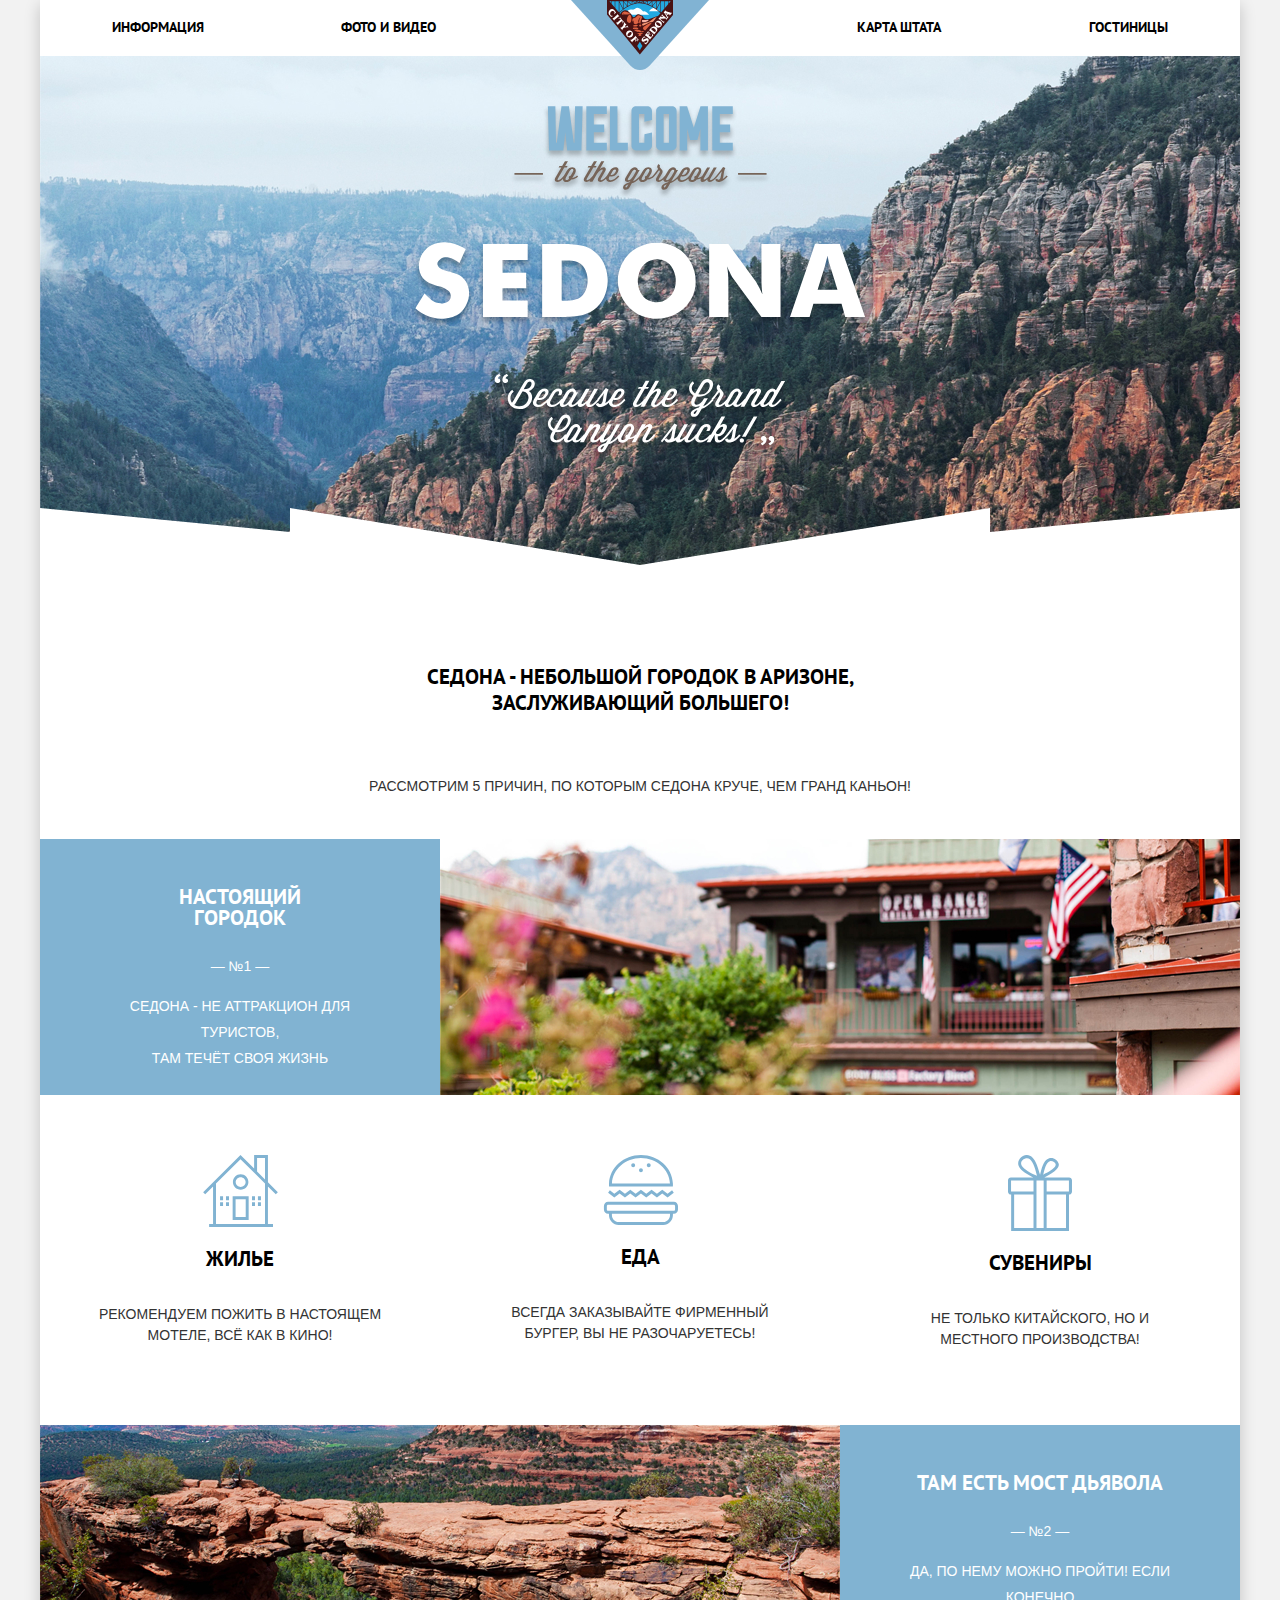
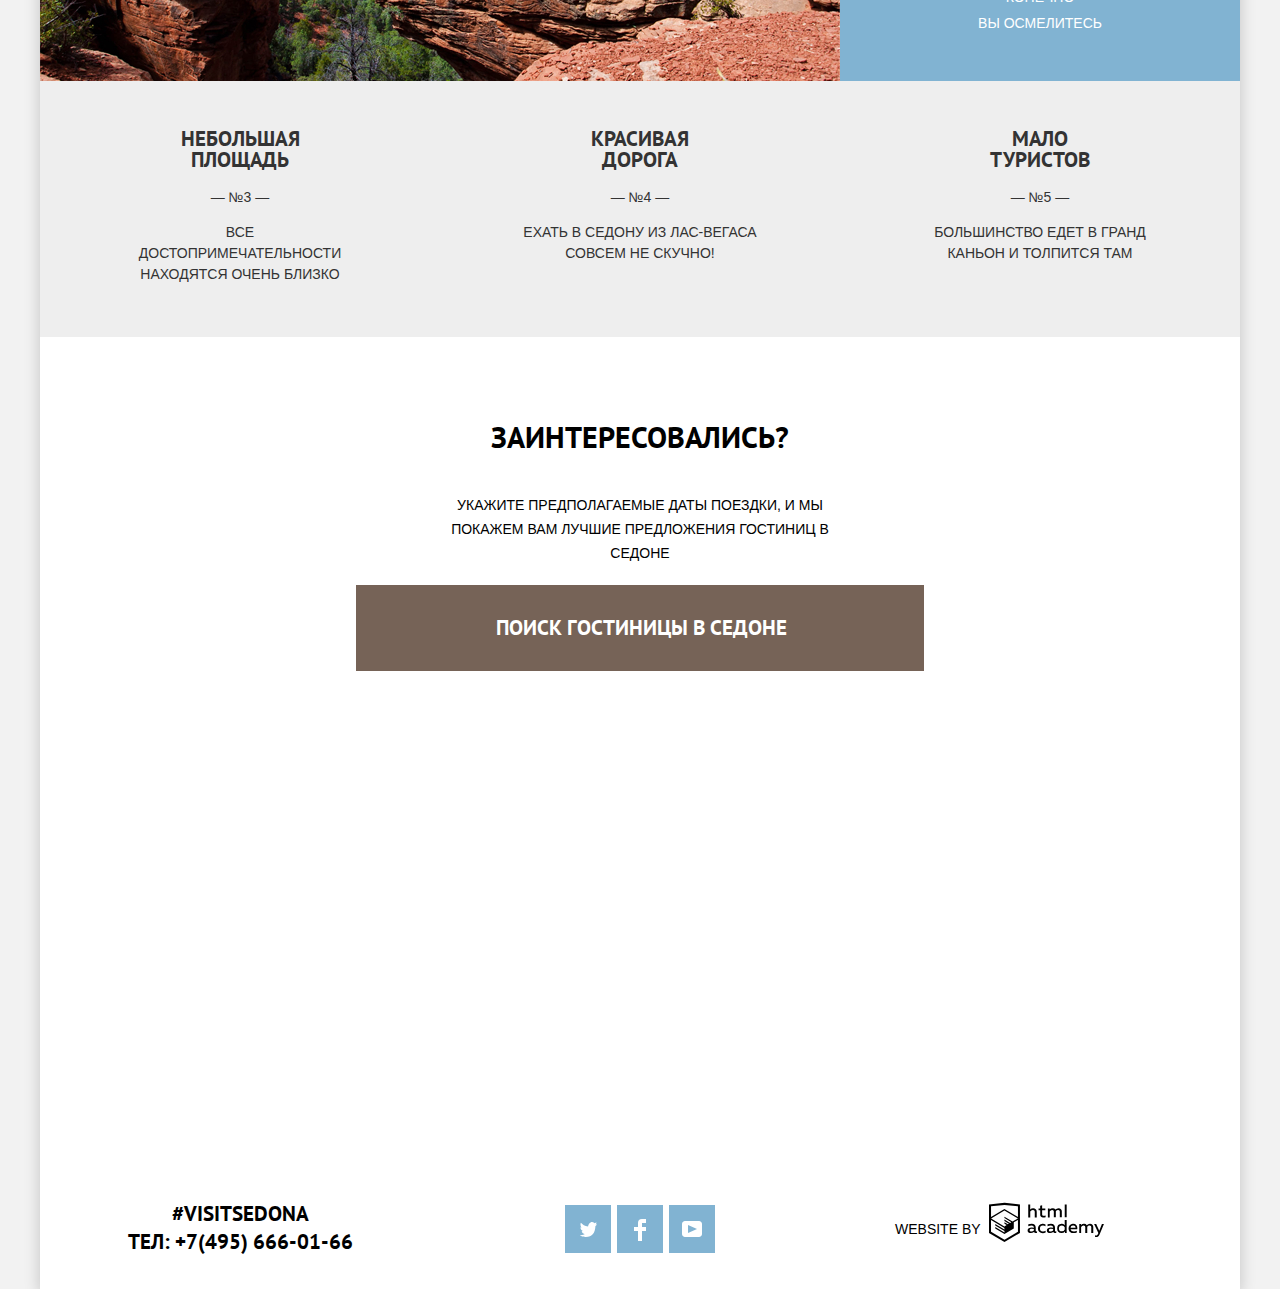
==== commit 601e3aed: "Fixed markup" ====
--- a/index.html
+++ b/index.html
@@ -22,10 +22,10 @@
         <div class="main-header-bar">
           <div class="main-navigation-wrapper">
             <nav class="main-navigation">
-              <a class="main-header-logo">
-                <img src="img/main-logo.svg"138" height="70" alt="Герб города
-                Седона">
-              </a>
+              <span>
+                <img class="main-image" src="img/main-logo.svg"138" height="70"
+                alt="Герб города Седона">
+              </span>
               <ul class="site-navigation site-navigation-inner">
                 <li class="navigation-item navigation-item-first">
                   <a class="navigation-left-1" href="#">Информация</a>
@@ -73,8 +73,70 @@
               Рассмотрим 5 причин, по которым Седона круче, чем Гранд Каньон!
             </p>
           </div>
+
+          <figure class="figure">
+            <img
+              src="img/town.jpg"
+              width="800"
+              height="256"
+              alt="Фотография города"
+            />
+            <figcaption class="figcaption">
+              <h2 class="figure-title">
+                Настоящий <br />
+                городок
+              </h2>
+              <span class="figure-span">— №1 —</span>
+              <p class="feature-top-paragraph paragraph">
+                Седона - не аттракцион для туристов, <br />
+                там течёт своя жизнь
+              </p>
+            </figcaption>
+          </figure>
+
           <ul class="features-list">
-            <li class="feature-top">
+            <li class="feature-item">
+              <img src="img/house-icon.svg" width="75" height="72" />
+              <h3>Жилье</h3>
+              <p class="paragraph">
+                Рекомендуем пожить в настоящем мотеле, всё как в кино!
+              </p>
+            </li>
+            <li class="feature-item">
+              <img src="img/food-icon.svg" width="75" height="70" />
+              <h3>Еда</h3>
+              <p class="paragraph">
+                Всегда заказывайте фирменный бургер, вы не разочаруетесь!
+              </p>
+            </li>
+            <li class="feature-item">
+              <img src="img/souvenirs-icon.svg" width="64" height="77" />
+              <h3>Сувениры</h3>
+              <p class="paragraph">
+                Не только китайского, но и местного производства!
+              </p>
+            </li>
+          </ul>
+
+          <figure class="figure">
+            <img
+              src="img/devil-bridge.jpg"
+              width="800"
+              height="256"
+              alt="Фотография города"
+            />
+            <figcaption class="figcaption-second">
+              <h2 class="figure-title">Там есть мост дьявола</h2>
+              <span class="figure-span">— №2 —</span>
+              <p class="paragraph-width">
+                Да, по нему можно пройти! Если конечно <br />
+                вы осмелитесь
+              </p>
+            </figcaption>
+          </figure>
+
+          <ul class="features-list">
+            <!-- <li class="feature-top">
               <h2>
                 Настоящий<br />
                 городок
@@ -93,9 +155,9 @@
                 height="256"
                 alt="Фотография города"
               />
-            </li>
-
-            <li class="feature-item">
+            </li> -->
+
+            <!-- <li class="feature-item">
               <img src="img/house-icon.svg" width="75" height="72" />
               <h3>Жилье</h3>
               <p class="paragraph">
@@ -117,9 +179,9 @@
               <p class="paragraph">
                 Не только китайского, но и местного производства!
               </p>
-            </li>
-
-            <li class="feature-top">
+            </li> -->
+
+            <!-- <li class="feature-top">
               <h2>
                 Там есть <br />
                 Мост дьявола
@@ -128,15 +190,15 @@
               <p class="paragraph-width">
                 Да, по нему можно пройти! Если конечно вы осмелитесь
               </p>
-            </li>
-            <li class="bridge-photo">
+            </li> -->
+            <!-- <li class="bridge-photo">
               <img
                 src="img/devil-bridge.jpg"
                 width="800"
                 height="256"
                 alt="Мост дьявола"
               />
-            </li>
+            </li> -->
             <li class="feature-middle">
               <h2>
                 небольшая <br />
--- a/css/style.css
+++ b/css/style.css
@@ -120,7 +120,14 @@
     position: relative;
 }
 
-.main-header-logo {
+/* .main-header-logo {
+    position: absolute;
+    left: calc(50% - 69px);
+    top: 0;
+    z-index: 1;
+} */
+
+.main-image {
     position: absolute;
     left: calc(50% - 69px);
     top: 0;
@@ -237,6 +244,44 @@
   padding: 40px 0;
   margin: 0;
 }
+
+/* FIGURE */
+
+.figure {
+    display: flex;
+    margin: 0;
+  }
+  
+  .figcaption {
+    display: flex;
+    flex-direction: column;
+    align-items: center;
+    order: -1;
+    width: 400px;
+    background-color: var(--basic-blue);
+    color: var(--basic-white);
+  }
+
+  .figcaption-second {
+    display: flex;
+    flex-direction: column;
+    align-items: center;
+    width: 400px;
+    background-color: var(--basic-blue);
+    color: var(--basic-white);
+  }
+  
+  .figure-title {
+    text-align: center;
+  }
+  
+  .figure-span {
+    text-align: center;
+  }
+  
+  .paragraph {
+    text-align: center;
+  }
 
 .title,
 .reasons {
@@ -258,7 +303,7 @@
   display: grid;
   grid-template-columns: 1fr 1fr 1fr;
   grid-template-rows:
-    256px 330px 256px 256px;
+    256px -1px 256px 256px;
   gap: 0;
 }
 
@@ -332,13 +377,31 @@
   text-align: center;
 }
 
-.feature-top h2 {
+/* .feature-top h2 {
   font-weight: bold;
   font-size: 21px;
   line-height: 21px;
   color: var(--basic-white);
   margin-top: 47px;
   margin-bottom: 25px;
+} */
+
+.figcaption h2 {
+  font-weight: bold;
+  font-size: 21px;
+  line-height: 21px;
+  color: var(--basic-white);
+  margin-top: 47px;
+  margin-bottom: 25px;
+}
+
+.figcaption-second h2 {
+  font-weight: bold;
+  font-size: 21px;
+  line-height: 21px;
+  color: var(--basic-white);
+  margin-top: 47px;
+  margin-bottom: 25px;
 }
 
 .feature-top span {
@@ -355,6 +418,7 @@
 
 .paragraph-width {
   width: 301px;
+  text-align: center;
 }
 
 .paragraph-width-first {
@@ -392,6 +456,212 @@
 }
 
 /* inner-page */
+
+.filter {
+    background-image: url(../img/background-blur.jpg);
+    background-repeat: no-repeat;
+    background-position: center;
+    display: grid;
+    grid-template-columns: 1fr 1fr 2fr;
+    grid-template-rows: 219px;
+    border: 0;
+    margin-top: -2px;
+}
+
+.infrastructure {
+    margin-top: 26.5px;
+    margin-left: 72px;
+}
+
+.filter .f-legend {
+    font-size: 16px;
+    font-weight: 700;
+}
+
+.filter .filter-list {
+    list-style: none;
+    font-size: 14px;
+}
+
+.filter-option {
+    margin-bottom: 25px;
+}
+
+.check {
+    padding-left: 40px;
+}
+
+.check-input {
+    position: absolute;
+    -webkit-appearance: none;
+    -moz-appearance: none;
+    appearance: none;
+}
+
+.check-input:checked+.check-box {
+    background-image: url(../img/checkbox-on.svg);
+    width: 26px;
+}
+
+.check-box {
+    position: absolute;
+    margin-left: -40px;
+    width: 23px;
+    height: 23px;
+    background-image: url(../img/checkbox-off.svg);
+}
+
+.filter-option-p {
+    margin-bottom: 24px;
+}
+
+.filter-option:last-child {
+    margin-bottom: 0;
+}
+
+.cost-per-day, .type-l {
+    margin-top: 26.5px;
+    margin-left: 20px;
+}
+
+.fielfset-type {
+    margin-left: 6px;
+}
+
+.filter .f-legend {
+    font-size: 16px;
+    font-weight: 700;
+}
+
+.filter .filter-list {
+    list-style: none;
+    font-size: 14px;
+}
+
+.check {
+    padding-left: 40px;
+}
+
+/* THIRD */
+
+.cost-per-day {
+    width: 300px;
+    margin-left: 200px;
+}
+
+.fieldset-range {
+    padding-left: 10px;
+    margin-bottom: 15px;
+}
+
+.filter .f-legend {
+    font-size: 16px;
+    font-weight: 700;
+}
+
+.filter .f-legend, .filter .filter-list {
+    line-height: 21px;
+    color: var(--basic-white);
+}
+.f-legend-range {
+    margin-bottom: 12px;
+}
+
+.range-container {
+    display: flex;
+    justify-content: space-around;
+    width: 313px;
+    height: 32px;
+    border: 2px solid var(--basic-white);
+    border-radius: 2px;
+    margin-bottom: -2px;
+}
+
+.range-limit-from {
+    margin-top: -1px;
+    padding-left: 15px;
+    margin-right: -3px;
+}
+.range-limit {
+    font-size: 14px;
+    line-height: 21px;
+    color: var(--basic-white);
+    padding-top: 6.5px;
+}
+
+.range-limit-to {
+    margin-top: -1px;
+    padding-left: 20px;
+    margin-right: -2px;
+}
+
+.stick-img {
+    position: absolute;
+    margin-left: 159px;
+    margin-top: -27px;
+}
+
+.range-controls {
+    position: relative;
+    margin-top: 22px;
+    margin-bottom: 18px;
+}
+
+.bar, .scale {
+    height: 2px;
+    background-color: var(--special-gray-4);
+}
+
+.bar {
+    width: 80%;
+    background-color: var(--basic-white);
+}
+
+.range {
+    position: absolute;
+    top: -9px;
+    height: 4px;
+    width: 4px;
+    border: 8px solid var(--basic-white);
+    border-radius: 50%;
+    box-shadow: 0 2px 1px 0 var(--body-shadow);
+    cursor: pointer;
+}
+
+.range, .range:hover {
+    background-color: var(--range-dot);
+}
+
+.range2 {
+    left: 80%;
+}
+
+.range:hover {
+    border: 10px solid var(--basic-white);
+}
+
+.range, .range:hover {
+    background-color: var(--range-dot);
+}
+
+.transparent-button {
+    font-size: 14px;
+    line-height: 21px;
+    border: 2px solid var(--basic-white);
+    border-radius: 2px;
+    background-color: transparent;
+    color: var(--basic-white);
+    text-transform: uppercase;
+    padding: 5px 34px 6px;
+    margin-left: 95px;
+}
+
+.filter-button {
+    font-size: 14px;
+    line-height: 21px;
+    color: var(--basic-white);
+    background: 0 0;
+}
 
 fieldset {
   border: 0;
@@ -481,16 +751,19 @@
   position: relative;
 }
 
+.label {
+    font-size: 14px;
+}
+
 .price-controls .min-price {
   text-align: center;
   width: 90px;
-  padding-left: 65px;
+  padding-left: 52px;
 }
 
 .price-controls input {
   width: 50px;
   margin: 6px;
-  padding-left: 18px;
   color: var(--basic-white);
   font-size: 14px;
   background: 0 0;
@@ -703,7 +976,7 @@
 .catalog-filter legend {
   font-weight: bold;
   font-size: 16px;
-  margin-top: 30px;
+  /* margin-top: 30px; */
   margin-bottom: 20px;
 }
 
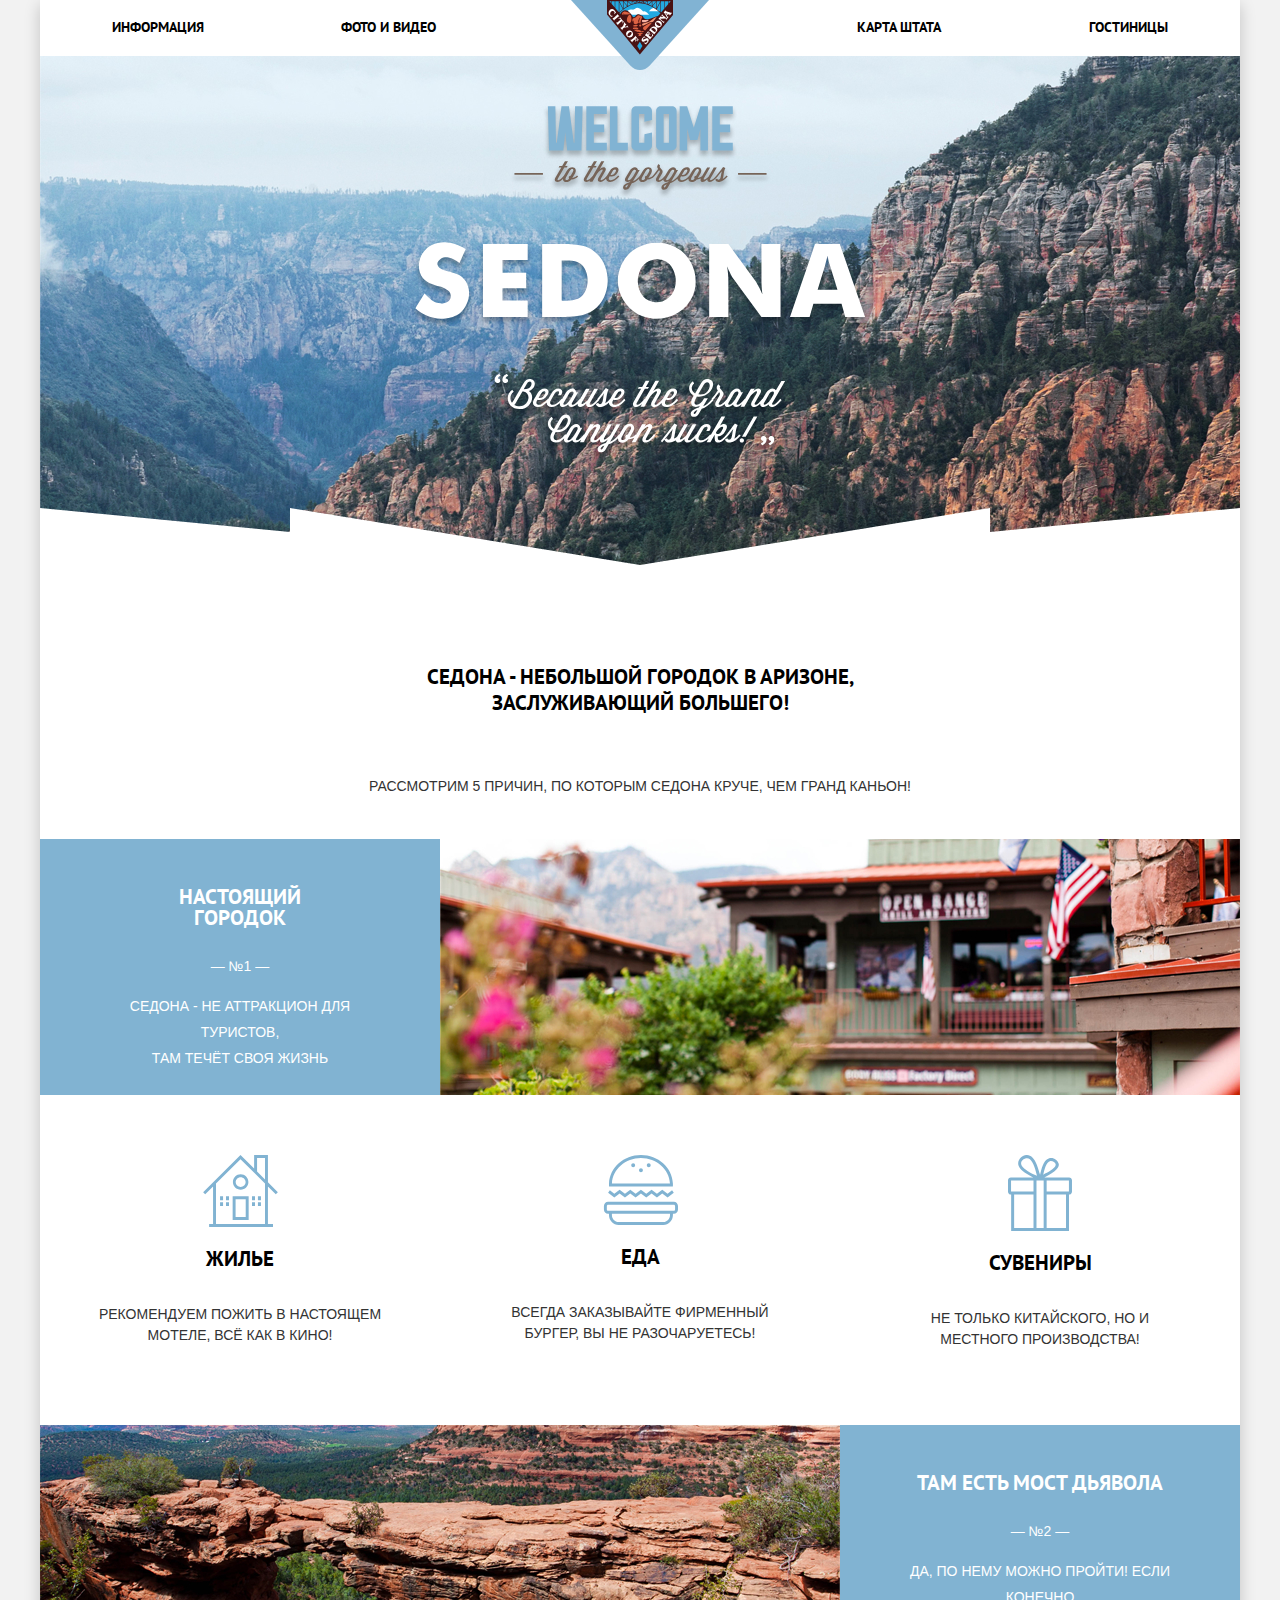
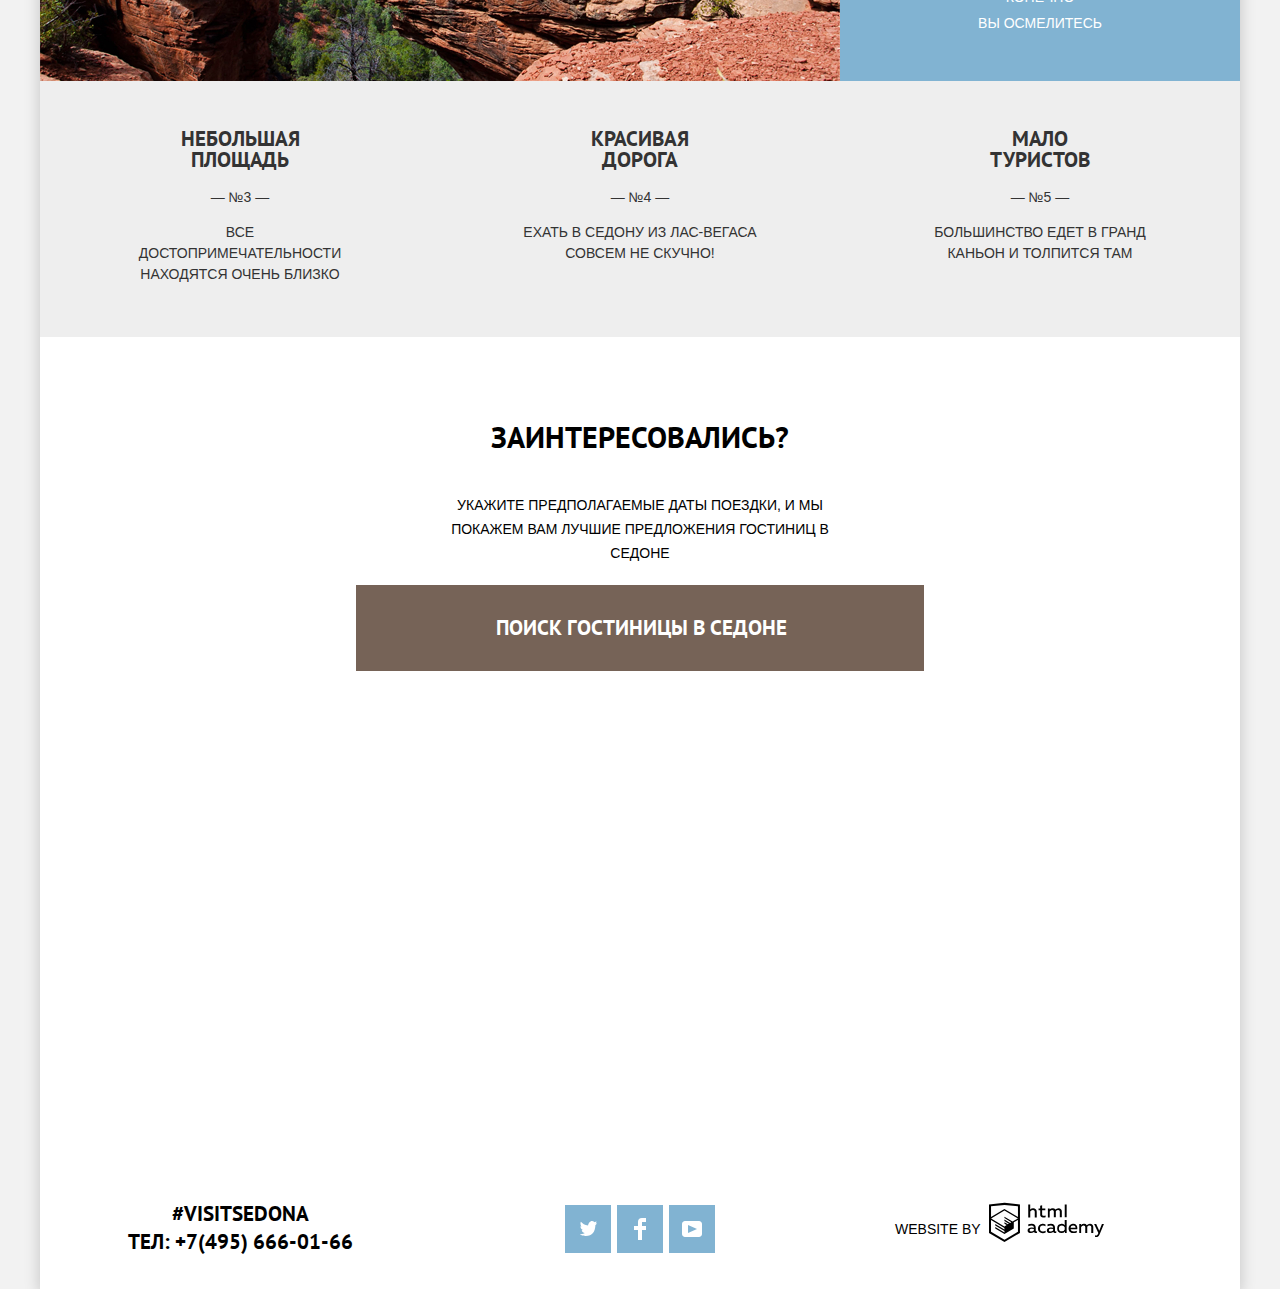
==== commit 2229c083: "Merge pull request #8 from sqandreev/master" ====
--- a/index.html
+++ b/index.html
@@ -23,8 +23,13 @@
           <div class="main-navigation-wrapper">
             <nav class="main-navigation">
               <span>
-                <img class="main-image" src="img/main-logo.svg"138" height="70"
-                alt="Герб города Седона">
+                <img
+                  class="main-image"
+                  src="img/main-logo.svg"
+                  width="138"
+                  height="70"
+                  alt="Герб города Седона"
+                />
               </span>
               <ul class="site-navigation site-navigation-inner">
                 <li class="navigation-item navigation-item-first">
@@ -51,6 +56,7 @@
 
       <main class="container">
         <section class="welcome-intro">
+          <h1 class="visually-hidden">Some text</h1>
           <div class="intro">
             <img
               class="intro-text"
@@ -96,21 +102,36 @@
 
           <ul class="features-list">
             <li class="feature-item">
-              <img src="img/house-icon.svg" width="75" height="72" />
+              <img
+                src="img/house-icon.svg"
+                width="75"
+                height="72"
+                alt="Декоративная картинка с изображением дома"
+              />
               <h3>Жилье</h3>
               <p class="paragraph">
                 Рекомендуем пожить в настоящем мотеле, всё как в кино!
               </p>
             </li>
             <li class="feature-item">
-              <img src="img/food-icon.svg" width="75" height="70" />
+              <img
+                src="img/food-icon.svg"
+                width="75"
+                height="70"
+                alt="Декоративная картинка с изображением еды"
+              />
               <h3>Еда</h3>
               <p class="paragraph">
                 Всегда заказывайте фирменный бургер, вы не разочаруетесь!
               </p>
             </li>
             <li class="feature-item">
-              <img src="img/souvenirs-icon.svg" width="64" height="77" />
+              <img
+                src="img/souvenirs-icon.svg"
+                width="64"
+                height="77"
+                alt="Декоративная картинка с изображением сувениров"
+              />
               <h3>Сувениры</h3>
               <p class="paragraph">
                 Не только китайского, но и местного производства!
@@ -136,69 +157,6 @@
           </figure>
 
           <ul class="features-list">
-            <!-- <li class="feature-top">
-              <h2>
-                Настоящий<br />
-                городок
-              </h2>
-              <span>— №1 —</span>
-              <p class="feature-top-paragraph paragraph">
-                Седона - не аттракцион для туристов, там течёт своя жизнь
-              </p>
-            </li>
-
-            <li class="town-photo">
-              <img
-                class="town-photo--img"
-                src="img/town.jpg"
-                width="800"
-                height="256"
-                alt="Фотография города"
-              />
-            </li> -->
-
-            <!-- <li class="feature-item">
-              <img src="img/house-icon.svg" width="75" height="72" />
-              <h3>Жилье</h3>
-              <p class="paragraph">
-                Рекомендуем пожить в настоящем мотеле, всё как в кино!
-              </p>
-            </li>
-
-            <li class="feature-item">
-              <img src="img/food-icon.svg" width="75" height="70" />
-              <h3>Еда</h3>
-              <p class="paragraph">
-                Всегда заказывайте фирменный бургер, вы не разочаруетесь!
-              </p>
-            </li>
-
-            <li class="feature-item">
-              <img src="img/souvenirs-icon.svg" width="64" height="77" />
-              <h3>Сувениры</h3>
-              <p class="paragraph">
-                Не только китайского, но и местного производства!
-              </p>
-            </li> -->
-
-            <!-- <li class="feature-top">
-              <h2>
-                Там есть <br />
-                Мост дьявола
-              </h2>
-              <span>— №2 —</span>
-              <p class="paragraph-width">
-                Да, по нему можно пройти! Если конечно вы осмелитесь
-              </p>
-            </li> -->
-            <!-- <li class="bridge-photo">
-              <img
-                src="img/devil-bridge.jpg"
-                width="800"
-                height="256"
-                alt="Мост дьявола"
-              />
-            </li> -->
             <li class="feature-middle">
               <h2>
                 небольшая <br />
@@ -334,6 +292,7 @@
                 title="Наша страница в Twitter"
               >
                 <svg
+                  class="social-svg"
                   xmlns="http://www.w3.org/2000/svg"
                   xmlns:xlink="http://www.w3.org/1999/xlink"
                   width="17"
@@ -354,6 +313,7 @@
                 title="Наша страница в Facebook"
               >
                 <svg
+                  class="social-svg"
                   xmlns="http://www.w3.org/2000/svg"
                   width="12"
                   height="22"
@@ -373,6 +333,7 @@
                 title="Наша страница на YouTube"
               >
                 <svg
+                  class="social-svg"
                   xmlns="http://www.w3.org/2000/svg"
                   xmlns:xlink="http://www.w3.org/1999/xlink"
                   width="20"
@@ -408,6 +369,6 @@
         </div>
       </footer>
     </div>
-    <script src="/js/modal.js"></script>
+    <script src="js/modal.js"></script>
   </body>
 </html>
--- a/css/style.css
+++ b/css/style.css
@@ -13,7 +13,7 @@
   --light-black: #333333;
   --rating: #666666;
   --background-gray: #f2f2f2;
-  --range-white: #ababab;
+  --range-gray: #ababab;
   --arrow-white: #cacaca;
   --search-shadow: rgba(0, 1, 1, 0.15);
   --academy-white: #BDBBBC;
@@ -112,12 +112,12 @@
 }
 
 .main-navigation {
-    font-size: 14px;
-    line-height: 26px;
-    font-weight: 700;
-    color: var(--basic-black);
-    background-color: transparent;
-    position: relative;
+  font-size: 14px;
+  line-height: 26px;
+  font-weight: 700;
+  color: var(--basic-black);
+  background-color: transparent;
+  position: relative;
 }
 
 /* .main-header-logo {
@@ -128,48 +128,48 @@
 } */
 
 .main-image {
-    position: absolute;
-    left: calc(50% - 69px);
-    top: 0;
-    z-index: 1;
+  position: absolute;
+  left: calc(50% - 69px);
+  top: 0;
+  z-index: 1;
 }
 
 .site-navigation {
-    display: flex;
-    justify-content: space-between;
-    list-style: none;
-    align-items: center;
-    margin: 0;
-    height: 53px;
-    padding: 0 72px;
-    border-bottom: 3px solid var(--basic-white);
+  display: flex;
+  justify-content: space-between;
+  list-style: none;
+  align-items: center;
+  margin: 0;
+  height: 53px;
+  padding: 0 72px;
+  border-bottom: 3px solid var(--basic-white);
 }
 
 .navigation-item {
-    width: 25%;
+  width: 25%;
 }
 
 .navigation-item-first {
-    text-align: left;
-    margin-right: 2px;
+  text-align: left;
+  margin-right: 2px;
 }
 
 .navigation-item-second {
-    text-align: left;
-    padding-right: 40px;
+  text-align: left;
+  padding-right: 40px;
 }
 
 .navigation-item:nth-child(2) {
-    margin-right: 7%;
+  margin-right: 7%;
 }
 
 .navigation-item-third {
-    text-align: right;
-    padding-left: 32px;
+  text-align: right;
+  padding-left: 32px;
 }
 
 .navigation-item-fourth {
-    text-align: right;
+  text-align: right;
 }
 
 .result-list {
@@ -248,40 +248,40 @@
 /* FIGURE */
 
 .figure {
-    display: flex;
-    margin: 0;
-  }
-  
-  .figcaption {
-    display: flex;
-    flex-direction: column;
-    align-items: center;
-    order: -1;
-    width: 400px;
-    background-color: var(--basic-blue);
-    color: var(--basic-white);
-  }
-
-  .figcaption-second {
-    display: flex;
-    flex-direction: column;
-    align-items: center;
-    width: 400px;
-    background-color: var(--basic-blue);
-    color: var(--basic-white);
-  }
-  
-  .figure-title {
-    text-align: center;
-  }
-  
-  .figure-span {
-    text-align: center;
-  }
-  
-  .paragraph {
-    text-align: center;
-  }
+  display: flex;
+  margin: 0;
+}
+
+.figcaption {
+  display: flex;
+  flex-direction: column;
+  align-items: center;
+  order: -1;
+  width: 400px;
+  background-color: var(--basic-blue);
+  color: var(--basic-white);
+}
+
+.figcaption-second {
+  display: flex;
+  flex-direction: column;
+  align-items: center;
+  width: 400px;
+  background-color: var(--basic-blue);
+  color: var(--basic-white);
+}
+
+.figure-title {
+  text-align: center;
+}
+
+.figure-span {
+  text-align: center;
+}
+
+.paragraph {
+  text-align: center;
+}
 
 .title,
 .reasons {
@@ -302,8 +302,6 @@
   color: var(--light-black);
   display: grid;
   grid-template-columns: 1fr 1fr 1fr;
-  grid-template-rows:
-    256px -1px 256px 256px;
   gap: 0;
 }
 
@@ -458,209 +456,220 @@
 /* inner-page */
 
 .filter {
-    background-image: url(../img/background-blur.jpg);
-    background-repeat: no-repeat;
-    background-position: center;
-    display: grid;
-    grid-template-columns: 1fr 1fr 2fr;
-    grid-template-rows: 219px;
-    border: 0;
-    margin-top: -2px;
+  background-image: url(../img/background-blur.jpg);
+  background-repeat: no-repeat;
+  background-position: center;
+  display: grid;
+  grid-template-columns: 1fr 1fr 2fr;
+  grid-template-rows: 219px;
+  border: 0;
+  margin-top: -2px;
 }
 
 .infrastructure {
-    margin-top: 26.5px;
-    margin-left: 72px;
+  margin-top: 26.5px;
+  margin-left: 72px;
 }
 
 .filter .f-legend {
-    font-size: 16px;
-    font-weight: 700;
+  font-size: 16px;
+  font-weight: 700;
 }
 
 .filter .filter-list {
-    list-style: none;
-    font-size: 14px;
+  list-style: none;
+  font-size: 14px;
 }
 
 .filter-option {
-    margin-bottom: 25px;
+  margin-bottom: 25px;
 }
 
 .check {
-    padding-left: 40px;
+  padding-left: 40px;
 }
 
 .check-input {
-    position: absolute;
-    -webkit-appearance: none;
-    -moz-appearance: none;
-    appearance: none;
+  position: absolute;
+  -webkit-appearance: none;
+  -moz-appearance: none;
+  appearance: none;
 }
 
 .check-input:checked+.check-box {
-    background-image: url(../img/checkbox-on.svg);
-    width: 26px;
+  background-image: url(../img/checkbox-on.svg);
+  width: 26px;
 }
 
 .check-box {
-    position: absolute;
-    margin-left: -40px;
-    width: 23px;
-    height: 23px;
-    background-image: url(../img/checkbox-off.svg);
+  position: absolute;
+  margin-left: -40px;
+  width: 23px;
+  height: 23px;
+  background-image: url(../img/checkbox-off.svg);
 }
 
 .filter-option-p {
-    margin-bottom: 24px;
+  margin-bottom: 24px;
 }
 
 .filter-option:last-child {
-    margin-bottom: 0;
-}
-
-.cost-per-day, .type-l {
-    margin-top: 26.5px;
-    margin-left: 20px;
+  margin-bottom: 0;
+}
+
+.cost-per-day,
+.type-l {
+  margin-top: 26.5px;
+  margin-left: 20px;
 }
 
 .fielfset-type {
-    margin-left: 6px;
+  margin-left: 6px;
 }
 
 .filter .f-legend {
-    font-size: 16px;
-    font-weight: 700;
+  font-size: 16px;
+  font-weight: 700;
 }
 
 .filter .filter-list {
-    list-style: none;
-    font-size: 14px;
+  list-style: none;
+  font-size: 14px;
 }
 
 .check {
-    padding-left: 40px;
+  padding-left: 40px;
 }
 
 /* THIRD */
 
 .cost-per-day {
-    width: 300px;
-    margin-left: 200px;
+  width: 300px;
+  margin-left: 200px;
 }
 
 .fieldset-range {
-    padding-left: 10px;
-    margin-bottom: 15px;
+  padding-left: 10px;
 }
 
 .filter .f-legend {
-    font-size: 16px;
-    font-weight: 700;
-}
-
-.filter .f-legend, .filter .filter-list {
-    line-height: 21px;
-    color: var(--basic-white);
-}
+  font-size: 16px;
+  font-weight: 700;
+}
+
+.filter .f-legend,
+.filter .filter-list {
+  line-height: 21px;
+  color: var(--basic-white);
+}
+
 .f-legend-range {
-    margin-bottom: 12px;
+  margin-bottom: 12px;
 }
 
 .range-container {
-    display: flex;
-    justify-content: space-around;
-    width: 313px;
-    height: 32px;
-    border: 2px solid var(--basic-white);
-    border-radius: 2px;
-    margin-bottom: -2px;
+  display: flex;
+  justify-content: space-around;
+  width: 313px;
+  height: 32px;
+  border: 2px solid var(--basic-white);
+  border-radius: 2px;
+  margin-bottom: -2px;
 }
 
 .range-limit-from {
-    margin-top: -1px;
-    padding-left: 15px;
-    margin-right: -3px;
-}
+  margin-top: -1px;
+  padding-left: 15px;
+  margin-right: -3px;
+}
+
 .range-limit {
-    font-size: 14px;
-    line-height: 21px;
-    color: var(--basic-white);
-    padding-top: 6.5px;
+  font-size: 14px;
+  line-height: 21px;
+  color: var(--basic-white);
+  padding-top: 6.5px;
 }
 
 .range-limit-to {
-    margin-top: -1px;
-    padding-left: 20px;
-    margin-right: -2px;
+  margin-top: -1px;
+  padding-left: 20px;
+  margin-right: -2px;
 }
 
 .stick-img {
-    position: absolute;
-    margin-left: 159px;
-    margin-top: -27px;
+  position: absolute;
+  margin-left: 159px;
+  margin-top: -27px;
 }
 
 .range-controls {
-    position: relative;
-    margin-top: 22px;
-    margin-bottom: 18px;
-}
-
-.bar, .scale {
-    height: 2px;
-    background-color: var(--special-gray-4);
+  position: relative;
+  margin-top: 22px;
+  margin-bottom: 18px;
+}
+
+.bar,
+.scale {
+  height: 2px;
+  background-color: var(--special-gray-4);
 }
 
 .bar {
-    width: 80%;
-    background-color: var(--basic-white);
+  width: 80%;
+  background-color: var(--basic-white);
 }
 
 .range {
-    position: absolute;
-    top: -9px;
-    height: 4px;
-    width: 4px;
-    border: 8px solid var(--basic-white);
-    border-radius: 50%;
-    box-shadow: 0 2px 1px 0 var(--body-shadow);
-    cursor: pointer;
-}
-
-.range, .range:hover {
-    background-color: var(--range-dot);
+  position: absolute;
+  top: -9px;
+  height: 4px;
+  width: 4px;
+  border: 8px solid var(--basic-white);
+  border-radius: 50%;
+  box-shadow: 0 2px 1px 0 var(--body-shadow);
+  cursor: pointer;
+}
+
+.range,
+.range:hover {
+  background-color: var(--range-gray);
+}
+
+.range1 {
+  background-color: var(--range-gray);
 }
 
 .range2 {
-    left: 80%;
+  left: 80%;
 }
 
 .range:hover {
-    border: 10px solid var(--basic-white);
-}
-
-.range, .range:hover {
-    background-color: var(--range-dot);
+  border: 10px solid var(--basic-white);
+}
+
+.range,
+.range:hover {
+  background-color: var(--range-gray);
 }
 
 .transparent-button {
-    font-size: 14px;
-    line-height: 21px;
-    border: 2px solid var(--basic-white);
-    border-radius: 2px;
-    background-color: transparent;
-    color: var(--basic-white);
-    text-transform: uppercase;
-    padding: 5px 34px 6px;
-    margin-left: 95px;
+  font-size: 14px;
+  line-height: 21px;
+  border: 2px solid var(--basic-white);
+  border-radius: 2px;
+  background-color: transparent;
+  color: var(--basic-white);
+  text-transform: uppercase;
+  padding: 5px 34px 6px;
+  margin-left: 95px;
 }
 
 .filter-button {
-    font-size: 14px;
-    line-height: 21px;
-    color: var(--basic-white);
-    background: 0 0;
+  font-size: 14px;
+  line-height: 21px;
+  color: var(--basic-white);
+  background: 0 0;
+  cursor: pointer;
 }
 
 fieldset {
@@ -752,7 +761,7 @@
 }
 
 .label {
-    font-size: 14px;
+  font-size: 14px;
 }
 
 .price-controls .min-price {
@@ -792,7 +801,6 @@
 
 .range-controls {
   position: relative;
-  margin-bottom: 32px;
 }
 
 .range-controls .scale {
@@ -1241,10 +1249,7 @@
 }
 
 .social-button {
-  display: inline-block;
-  text-align: center;
-  padding-top: 14px;
-  box-sizing: border-box;
+  display: inline-flex;
   background: var(--basic-blue);
   width: 46px;
   height: 48px;
@@ -1258,6 +1263,10 @@
 .social-button:active {
   background: var(--darkest-blue);
   fill-opacity: 0.3;
+}
+
+.social-svg {
+  margin: auto;
 }
 
 .academy-logo {
@@ -1504,7 +1513,7 @@
 
 .modal-button:active {
   background-color: var(--darkest-brown);
-  color: 604E43;
+  color: var(--dark-brown);
 }
 
 .hotel-search-button {
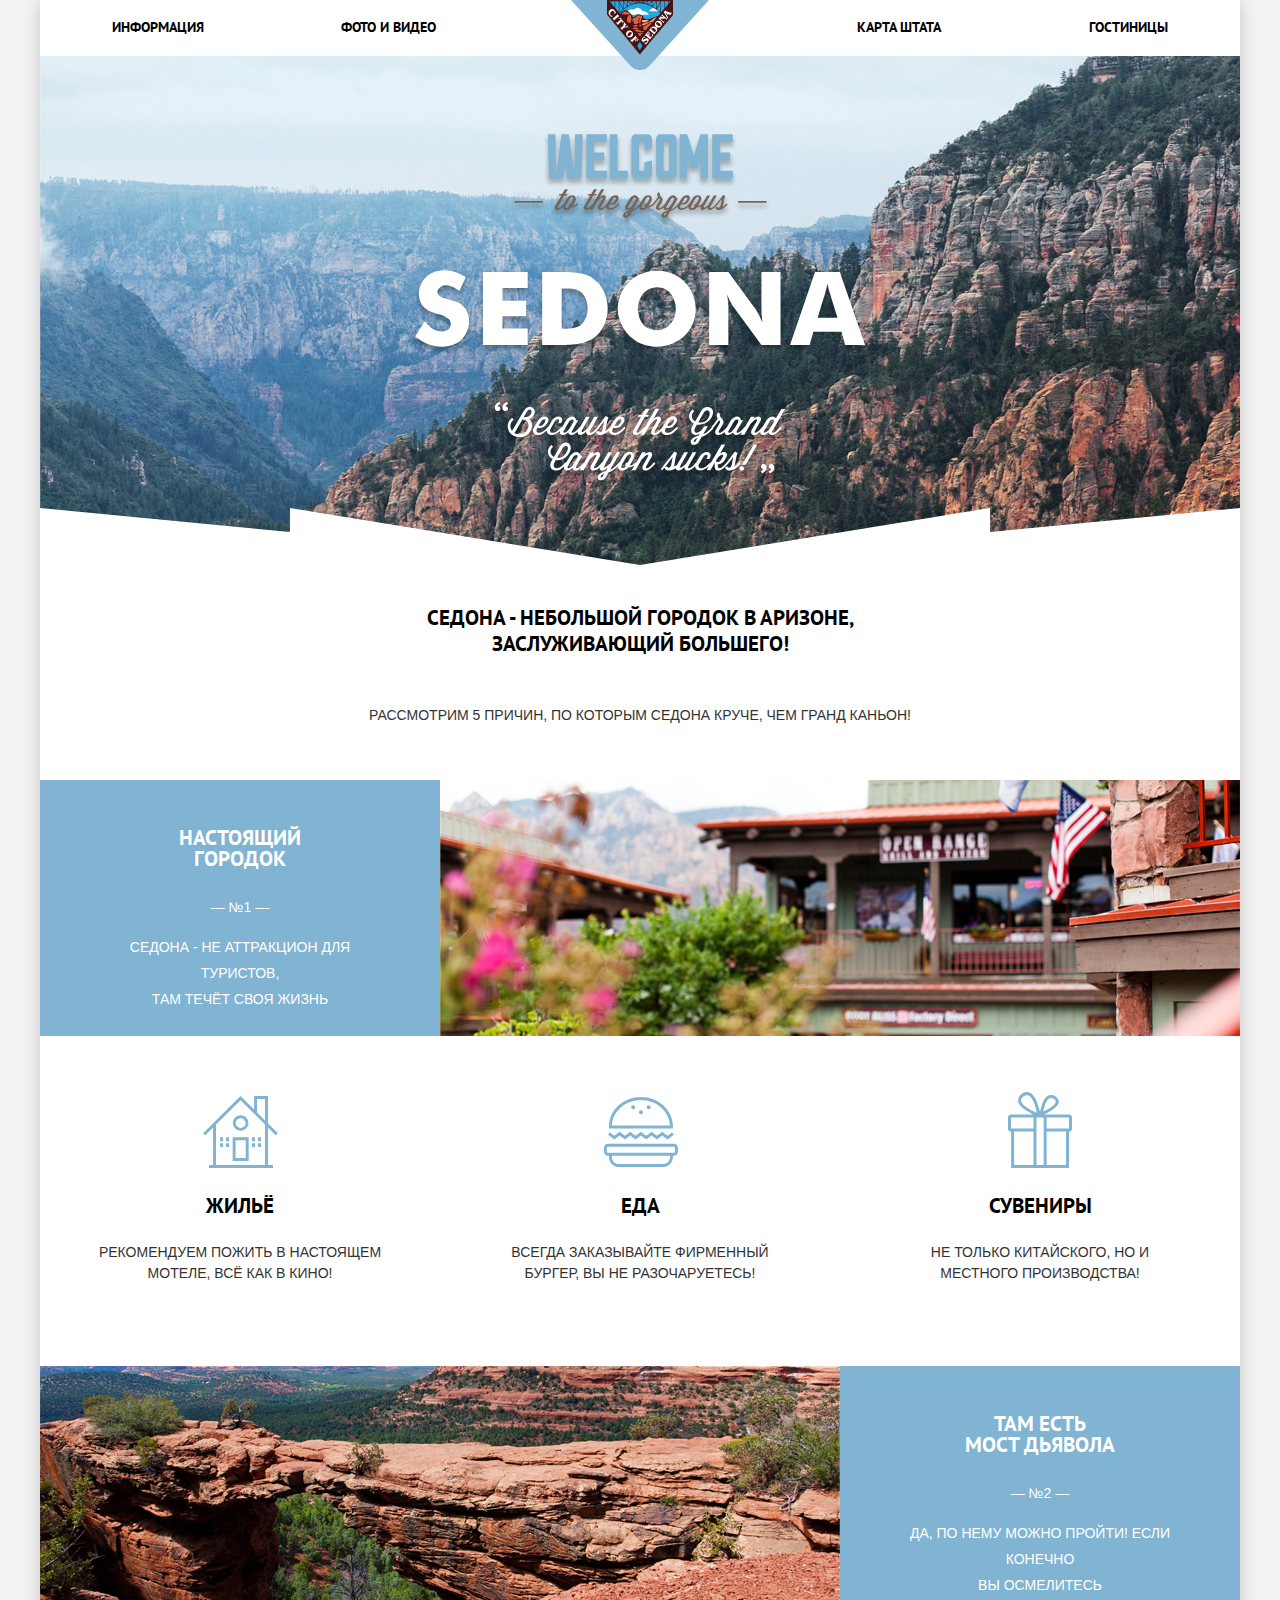
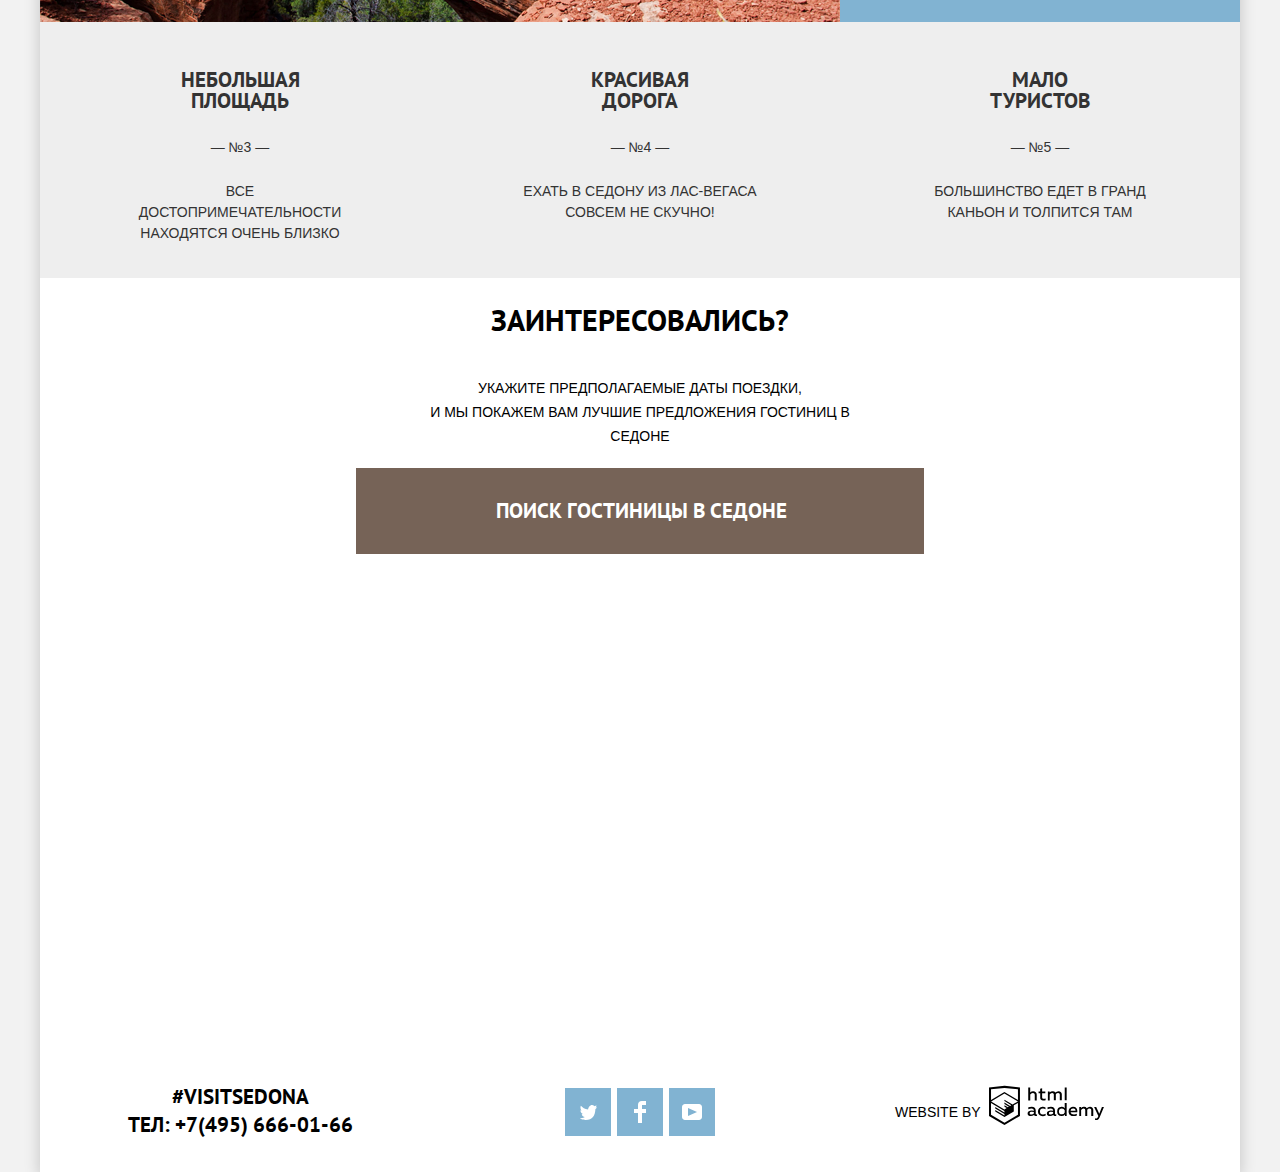
==== commit 4e8a97ff: "final edits" ====
--- a/index.html
+++ b/index.html
@@ -5,7 +5,6 @@
     <link rel="icon" href="favicon.ico" />
     <link rel="icon" href="icon.svg" type="image/svg+xml" />
     <link rel="apple-touch-icon" href="apple.png" />
-    <link rel="manifest" href="manifest.webmanifest" />
     <title>HTML Academy: Седона</title>
     <link rel="preconnect" href="https://fonts.gstatic.com" />
     <link
@@ -43,7 +42,7 @@
                 </li>
                 <li class="navigation-item navigation-item-fourth">
                   <a
-                    class="navigation-right-1 navigation-here"
+                    class="navigation-right-1"
                     href="catalog.html"
                     >Гостиницы</a
                   >
@@ -102,36 +101,19 @@
 
           <ul class="features-list">
             <li class="feature-item">
-              <img
-                src="img/house-icon.svg"
-                width="75"
-                height="72"
-                alt="Декоративная картинка с изображением дома"
-              />
-              <h3>Жилье</h3>
+              <h3>Жильё</h3>
               <p class="paragraph">
                 Рекомендуем пожить в настоящем мотеле, всё как в кино!
               </p>
             </li>
             <li class="feature-item">
-              <img
-                src="img/food-icon.svg"
-                width="75"
-                height="70"
-                alt="Декоративная картинка с изображением еды"
-              />
+
               <h3>Еда</h3>
               <p class="paragraph">
                 Всегда заказывайте фирменный бургер, вы не разочаруетесь!
               </p>
             </li>
             <li class="feature-item">
-              <img
-                src="img/souvenirs-icon.svg"
-                width="64"
-                height="77"
-                alt="Декоративная картинка с изображением сувениров"
-              />
               <h3>Сувениры</h3>
               <p class="paragraph">
                 Не только китайского, но и местного производства!
@@ -147,7 +129,7 @@
               alt="Фотография города"
             />
             <figcaption class="figcaption-second">
-              <h2 class="figure-title">Там есть мост дьявола</h2>
+              <h2 class="figure-title">Там есть<br> мост дьявола</h2>
               <span class="figure-span">— №2 —</span>
               <p class="paragraph-width">
                 Да, по нему можно пройти! Если конечно <br />
@@ -193,7 +175,7 @@
         <section class="appointment">
           <h3>Заинтересовались?</h3>
           <p>
-            Укажите предполагаемые даты поездки, и мы покажем вам лучшие
+            Укажите предполагаемые даты поездки,<br> и мы покажем вам лучшие
             предложения гостиниц в седоне
           </p>
 
--- a/css/style.css
+++ b/css/style.css
@@ -1,25 +1,25 @@
 /* Variables */
 :root {
-  --basic-white: #FFFFFF;
+  --basic-white: #ffffff;
   --basic-black: #000000;
   --basic-brown: #766357;
-  --dark-brown: #604E43;
-  --darkest-brown: #503E33;
-  --form-back: #F2F2F2;
-  --basic-blue: #81B3D2;
-  --dark-blue: #669EC0;
-  --darkest-blue: #5496BD;
-  --basic-background: #EEEEEE;
+  --dark-brown: #604e43;
+  --darkest-brown: #503e33;
+  --form-back: #f2f2f2;
+  --basic-blue: #81b3d2;
+  --dark-blue: #669ec0;
+  --darkest-blue: #5496bd;
+  --basic-background: #eeeeee;
   --light-black: #333333;
   --rating: #666666;
   --background-gray: #f2f2f2;
   --range-gray: #ababab;
   --arrow-white: #cacaca;
   --search-shadow: rgba(0, 1, 1, 0.15);
-  --academy-white: #BDBBBC;
-  --result-white: #E5E5E5;
-  --form-background: #EBEBEB;
-  --small-button-gray: #A9A9A9;
+  --academy-white: #bdbbbc;
+  --result-white: #e5e5e5;
+  --form-background: #ebebeb;
+  --small-button-gray: #a9a9a9;
 }
 
 /* Fonts */
@@ -28,8 +28,7 @@
   font-family: "PT Sans";
   font-style: normal;
   font-weight: 400;
-  src: local("PT Sans"),
-    url("../fonts/ptsans.woff2") format("woff2"),
+  src: local("PT Sans"), url("../fonts/ptsans.woff2") format("woff2"),
     url("../fonts/ptsans.woff") format("woff");
 }
 
@@ -37,8 +36,7 @@
   font-family: "PT Sans";
   font-style: normal;
   font-weight: 700;
-  src: local("PT Sans Bold"),
-    url("../fonts/ptsansbold.woff2") format("woff2"),
+  src: local("PT Sans Bold"), url("../fonts/ptsansbold.woff2") format("woff2"),
     url("../fonts/ptsansbold.woff") format("woff");
 }
 
@@ -72,6 +70,7 @@
 
 a {
   text-decoration: none;
+  color: var(--basic-black);
 }
 
 img {
@@ -120,19 +119,14 @@
   position: relative;
 }
 
-/* .main-header-logo {
-    position: absolute;
-    left: calc(50% - 69px);
-    top: 0;
-    z-index: 1;
-} */
-
 .main-image {
   position: absolute;
   left: calc(50% - 69px);
   top: 0;
   z-index: 1;
 }
+
+
 
 .site-navigation {
   display: flex;
@@ -179,10 +173,13 @@
 }
 
 /* User-navigation */
-
-.site-navigation a {
+.navigation-here  {
+  color: var(--basic-brown);
+}
+
+/* .site-navigation a {
   color: var(--basic-black);
-}
+} */
 
 .site-navigation a:hover {
   color: var(--basic-blue);
@@ -190,10 +187,6 @@
 
 .site-navigation a:active {
   opacity: 0.3;
-}
-
-.current-page a {
-  color: var(--basic-brown);
 }
 
 /* Conatiner */
@@ -213,7 +206,7 @@
 }
 
 .intro-text {
-  padding-top: 50px;
+  padding-top: 78px;
   justify-self: center;
 }
 
@@ -233,7 +226,7 @@
   font-size: 21px;
   line-height: 26px;
   color: var(--basic-black);
-  margin-top: 98.5px;
+  margin-top: 40px;
 }
 
 .reasons {
@@ -241,8 +234,8 @@
   line-height: 26px;
   font-weight: 400;
   color: var(--light-black);
-  padding: 40px 0;
-  margin: 0;
+  padding: 28px 0;
+  margin-bottom: 24px;
 }
 
 /* FIGURE */
@@ -289,7 +282,7 @@
 }
 
 .features {
-  margin-bottom: 58px;
+  margin-bottom: 0;
 }
 
 .features-list {
@@ -325,20 +318,49 @@
   font-size: 21px;
   line-height: 21px;
   color: var(--basic-black);
+  margin-top: 159px;
+  margin-bottom: 12px;
 }
 
 .feature-item {
   display: flex;
   flex-direction: column;
   align-items: center;
-  padding: 0;
+  position: relative;
+  padding-top: 0px;
   text-align: center;
   width: 400px;
   height: 330px;
 }
 
-.feature-item img {
-  margin-top: 60px;
+.feature-item:nth-child(1)::before {
+  content: "";
+  position: absolute;
+  top: 60px;
+  width: 75px;
+  height: 72px;
+  background-image: url(../img/house-icon.svg);
+  background-repeat: no-repeat;
+}
+
+.feature-item:nth-child(2)::before {
+  content: "";
+  position: absolute;
+  top: 61px;
+  width: 75px;
+  height: 70px;
+  background-image: url(../img/food-icon.svg);
+  background-repeat: no-repeat;
+}
+
+.feature-item:nth-child(3)::before {
+  content: "";
+  position: absolute;
+  top: 56px;
+  width: 64px;
+  height: 77px;
+  background-image: url(../img/souvenirs-icon.svg);
+  background-repeat: no-repeat;
 }
 
 .feature-item h2 {
@@ -354,11 +376,16 @@
   width: 400px;
   height: 256px;
   text-align: center;
-  background-color: var(--basic-background)
+  background-color: var(--basic-background);
 }
 
 .feature-middle h2 {
   margin-top: 47px;
+}
+
+.feature-middle span {
+  margin-bottom: 9px;
+  margin-top: 8px;
 }
 
 .feature-top {
@@ -374,15 +401,6 @@
   height: 256px;
   text-align: center;
 }
-
-/* .feature-top h2 {
-  font-weight: bold;
-  font-size: 21px;
-  line-height: 21px;
-  color: var(--basic-white);
-  margin-top: 47px;
-  margin-bottom: 25px;
-} */
 
 .figcaption h2 {
   font-weight: bold;
@@ -430,7 +448,6 @@
 .paragraph-width-third {
   width: 246px;
 }
-
 
 /* appointment */
 .appointment {
@@ -496,9 +513,17 @@
   appearance: none;
 }
 
-.check-input:checked+.check-box {
+.check-input:checked + .check-box {
   background-image: url(../img/checkbox-on.svg);
   width: 26px;
+}
+
+.check-input:disabled + .check-box {
+  background-image: url(../img/blocked-checkbox-off.svg);
+}
+
+.check-input:checked:disabled + .check-box {
+  background-image: url(../img/blocked-checkbox-on.svg);
 }
 
 .check-box {
@@ -664,6 +689,11 @@
   margin-left: 95px;
 }
 
+.transparent-button:hover {
+  color: var(--basic-black);
+  background-color: var(--basic-white);
+}
+
 .filter-button {
   font-size: 14px;
   line-height: 21px;
@@ -675,7 +705,6 @@
 fieldset {
   border: 0;
   margin: 0;
-
 }
 
 .filter-form {
@@ -685,13 +714,11 @@
 
 .filter-container {
   display: flex;
-
 }
 
 .infrastructure-filter .housing-filter {
   display: flex;
   flex-direction: column;
-
 }
 
 .infrastructure-filter {
@@ -713,7 +740,7 @@
   padding-top: 26.5px;
 }
 
-.filter-input-checkbox+label::before {
+.filter-input-checkbox + label::before {
   content: "";
   position: absolute;
   left: 0;
@@ -723,7 +750,7 @@
   background-image: url(../img/checkbox-off.svg);
 }
 
-.filter-input-checkbox:checked+label::after {
+.filter-input-checkbox:checked + label::after {
   content: "";
   position: absolute;
   top: 0px;
@@ -731,7 +758,6 @@
   width: 27px;
   height: 23px;
   background-image: url(../img/checkbox-on.svg);
-
 }
 
 /* FILTER RANGE */
@@ -748,7 +774,6 @@
   margin-bottom: 10px;
   padding-top: 26.5px;
   padding-left: 2px;
-
 }
 
 .price-controls {
@@ -805,7 +830,7 @@
 
 .range-controls .scale {
   height: 2px;
-  background-color: rgba(255, 255, 255, .3);
+  background-color: rgba(255, 255, 255, 0.3);
 }
 
 .range-toggle {
@@ -833,29 +858,6 @@
   left: 80%;
 }
 
-.btn-transparent {
-  display: block;
-  width: 137px;
-  height: 36px;
-  margin: 35px auto 0 87px;
-  padding: 6px 34px;
-  font-size: 14px;
-  line-height: 21px;
-  color: var(--basic-white);
-  text-transform: uppercase;
-  background: 0 0;
-  border: 2px solid var(--basic-white);
-  border-radius: 2px;
-  cursor: pointer;
-  box-sizing: border-box;
-}
-
-.btn-transparent:hover {
-  color: var(--basic-black);
-  background-color: var(--basic-white);
-
-}
-
 /*  SEARCH RESULTS */
 
 .sorting-block {
@@ -896,7 +898,6 @@
   font-weight: normal;
   margin-left: 48px;
   display: inline;
-
 }
 
 .sorting-title {
@@ -997,7 +998,6 @@
   line-height: 21px;
   width: 137px;
   height: 36px;
-
 }
 
 .sorting {
@@ -1078,7 +1078,6 @@
   grid-column: 2 / 4;
   grid-row: 1 / 6;
   justify-self: start;
-
 }
 
 .price {
@@ -1110,7 +1109,6 @@
   line-height: 21px;
   color: var(--light-black);
   margin-top: 7px;
-
 }
 
 .result-column1 {
@@ -1134,7 +1132,6 @@
   padding-top: 4px;
   box-sizing: border-box;
   margin-top: 13.5px;
-
 }
 
 .details-button:hover {
@@ -1144,7 +1141,6 @@
 .details-button:active {
   color: rgba(255, 255, 255, 0.3);
   background-color: var(--darkest-blue);
-
 }
 
 .book-button {
@@ -1238,7 +1234,6 @@
   display: flex;
   justify-content: center;
   width: 400px;
-
 }
 
 .footer-social-flex {
@@ -1285,7 +1280,6 @@
 .paragraph-margin {
   margin-right: 8px;
   margin-left: 55px;
-
 }
 
 /* Modal */
@@ -1323,9 +1317,7 @@
   padding-left: 9px;
   font-weight: 700;
   box-sizing: border-box;
-
-}
-
+}
 
 .hotel-search:hover {
   background-color: var(--dark-brown);
@@ -1335,7 +1327,6 @@
   background-color: var(--darkest-brown);
   color: rgba(255, 255, 255, 0.3);
 }
-
 
 .form {
   display: flex;
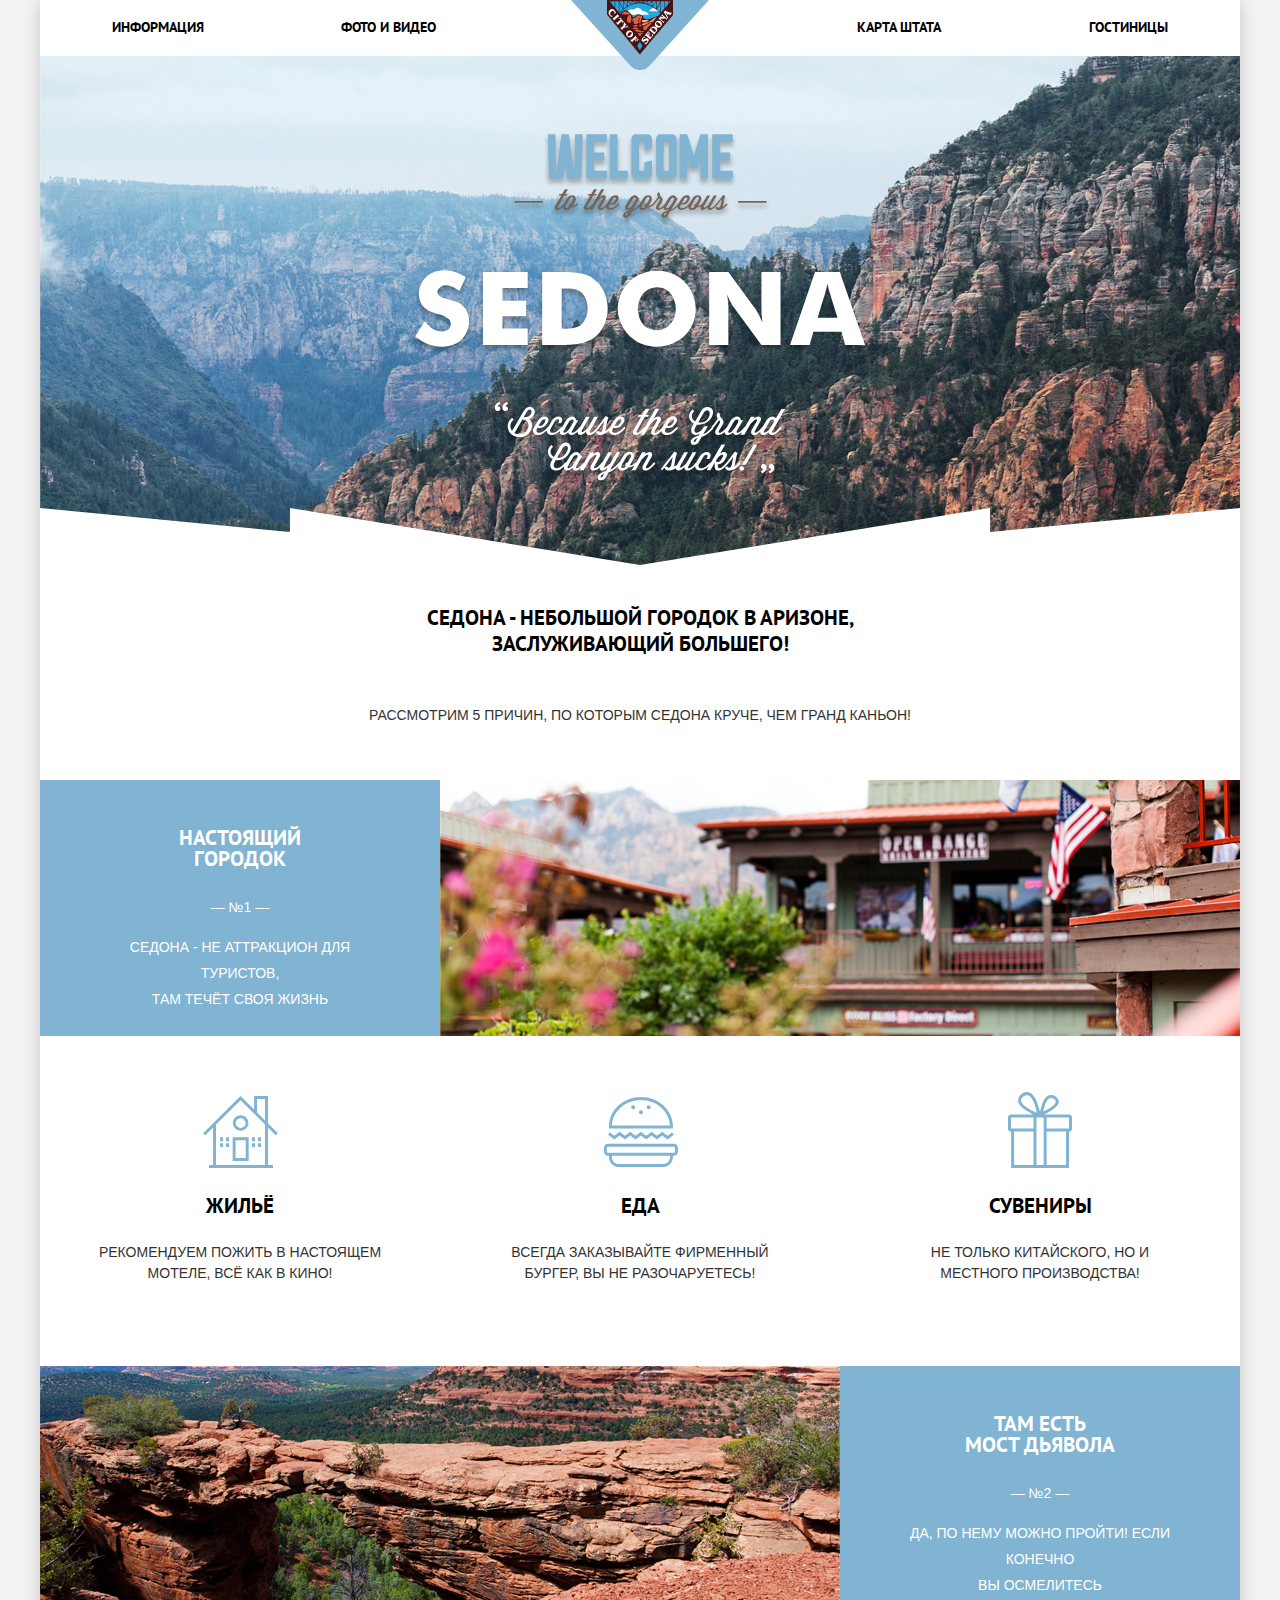
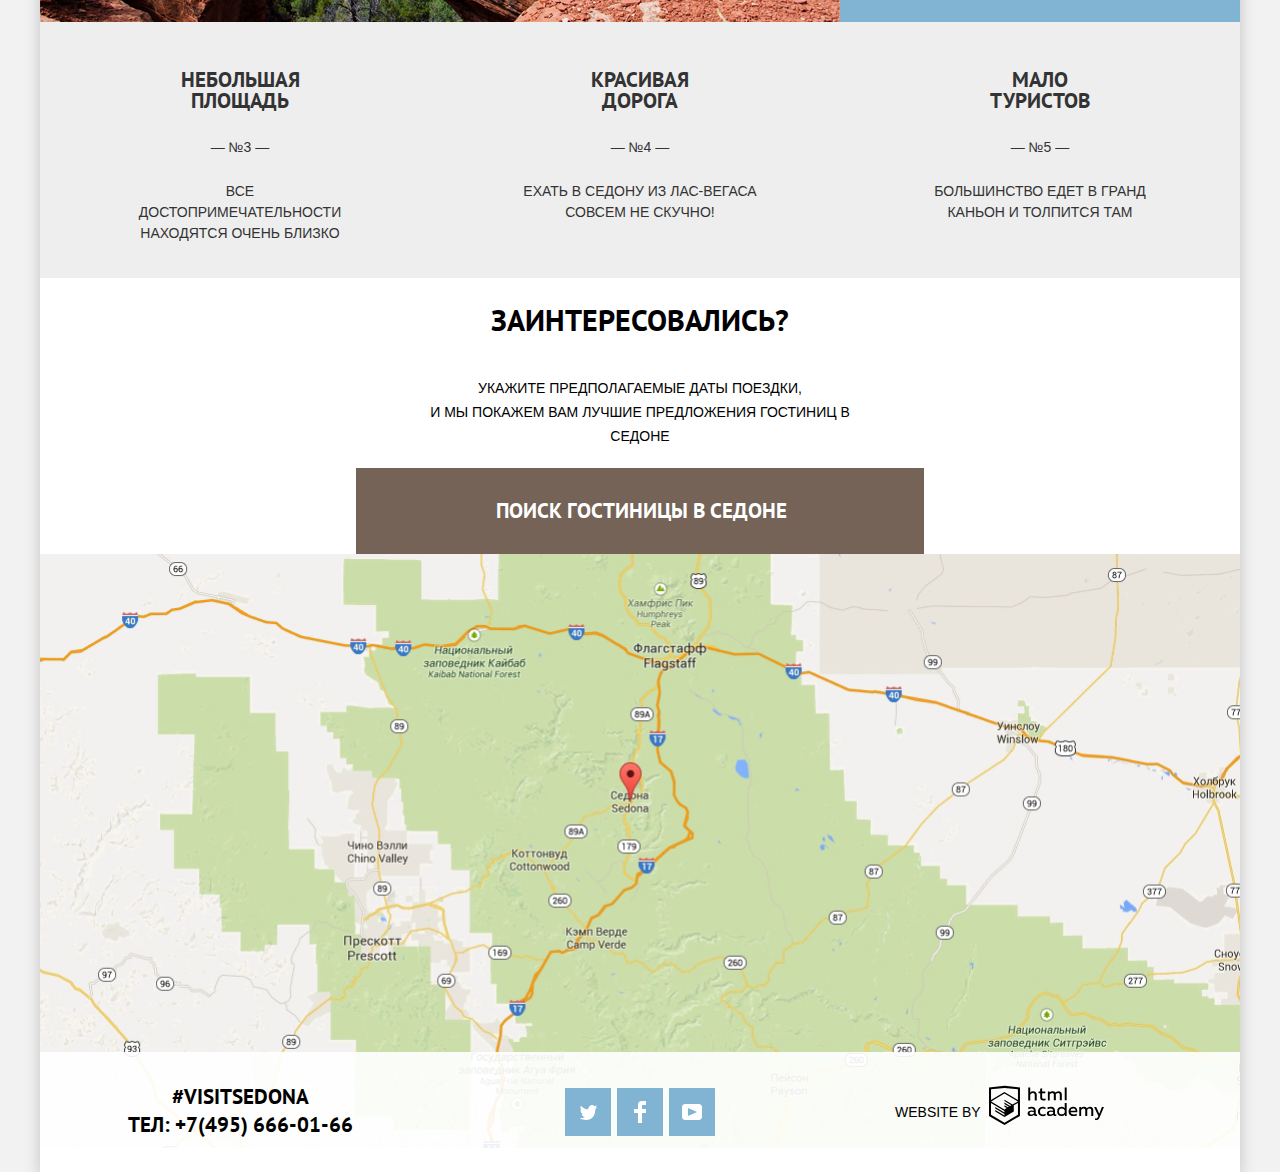
==== commit f35ce3dc: "Last change" ====
--- a/index.html
+++ b/index.html
@@ -12,7 +12,7 @@
       rel="stylesheet"
     />
     <link href="css/normalize.css" rel="stylesheet" />
-    <link href="css/style.css" rel="stylesheet" />
+    <link href="css/style-min.css" rel="stylesheet" />
   </head>
 
   <body class="page-body">
@@ -32,18 +32,18 @@
               </span>
               <ul class="site-navigation site-navigation-inner">
                 <li class="navigation-item navigation-item-first">
-                  <a class="navigation-left-1" href="#">Информация</a>
+                  <a class="navigation-left-1" href="#" aria-label="Ссылка на страницу информации">Информация</a>
                 </li>
                 <li class="navigation-item navigation-item-second">
-                  <a class="navigation-left-2" href="#">Фото и видео</a>
+                  <a class="navigation-left-2" href="#" aria-label="Ссылка на фото и видео">Фото и видео</a>
                 </li>
                 <li class="navigation-item navigation-item-third">
-                  <a class="navigation-right-2" href="#">Карта штата</a>
+                  <a class="navigation-right-2" href="#" aria-label="Ссылка на карту штата">Карта штата</a>
                 </li>
                 <li class="navigation-item navigation-item-fourth">
                   <a
                     class="navigation-right-1"
-                    href="catalog.html"
+                    href="catalog.html" aria-label="Ссылка на поиск гостиниц"
                     >Гостиницы</a
                   >
                 </li>
@@ -64,7 +64,6 @@
               height="353"
               alt="Приветственый текст сайта"
             />
-            <div class="polygon"></div>
           </div>
         </section>
 
@@ -179,18 +178,18 @@
             предложения гостиниц в седоне
           </p>
 
-          <button class="hotel-search" type="button">
+          <button class="hotel-search" type="button" aria-label="Кнопка открытия формы поиска гостиницы">
             Поиск гостиницы в Седоне
           </button>
           <div class="search-wrapper hide-form">
             <div class="search">
               <form
-                class="form"
+                class="modal-form"
                 action="https://echo.htmlacademy.ru/"
                 method="post"
               >
                 <div class="form-line form-line1">
-                  <label class="info" for="new-date"> Дата заезда: </label>
+                  <label class="info" for="new-date" aria-label="Форма ввода даты заезда"> Дата заезда: </label>
                   <input
                     class="text"
                     type="text"
@@ -202,7 +201,7 @@
                 </div>
 
                 <div class="form-line form-line2">
-                  <label class="info" for="new-date1"> Дата выезда: </label>
+                  <label class="info" for="new-date1" aria-label=""> Дата выезда: </label>
                   <input
                     class="text text-out"
                     type="text"
@@ -242,13 +241,13 @@
                   <button class="form-small-button" type="button">+</button>
                 </div>
                 <div>
-                  <button class="submit-button" type="submit">Найти</button>
+                  <button class="submit-button" type="submit" aria-label="Кнопка поиска по заданным параметрам">Найти</button>
                 </div>
               </form>
             </div>
           </div>
 
-          <iframe
+          <iframe class="google-map"
             src="https://www.google.com/maps/embed?pb=!1m18!1m12!1m3!1d52385.13565774555!2d-111.8301578595786!3d34.854443815278216!2m3!1f0!2f0!3f0!3m2!1i1024!2i768!4f13.1!3m3!1m2!1s0x872da132f942b00d%3A0x5548c523fa6c8efd!2z0KHQtdC00L7QvdCwLCDQkNGA0LjQt9C-0L3QsCA4NjMzNiwg0KHQqNCQ!5e0!3m2!1sru!2sru!4v1616178030341!5m2!1sru!2sru"
             width="1199"
             height="594"
@@ -256,7 +255,8 @@
             allowfullscreen=""
             loading="lazy"
           ></iframe>
-        </section>
+          <img class="map" src="/img/map.png" width="1200" height="594" alt="Карта Седоны">
+         </section>
       </main>
       <footer class="main-footer">
         <div class="footer-contacts">
@@ -271,7 +271,7 @@
                 class="social-button"
                 href="#"
                 target="_blank"
-                title="Наша страница в Twitter"
+                aria-label="Наша страница в Twitter"
               >
                 <svg
                   class="social-svg"
@@ -292,7 +292,7 @@
                 class="social-button"
                 href="#"
                 target="_blank"
-                title="Наша страница в Facebook"
+                aria-label="Наша страница в Facebook"
               >
                 <svg
                   class="social-svg"
@@ -312,7 +312,7 @@
                 class="social-button"
                 href="#"
                 target="_blank"
-                title="Наша страница на YouTube"
+                aria-label="Наша страница на YouTube"
               >
                 <svg
                   class="social-svg"
@@ -351,6 +351,6 @@
         </div>
       </footer>
     </div>
-    <script src="js/modal.js"></script>
+    <script src="js/modal-min.js"></script>
   </body>
 </html>
--- a/css/style-min.css
+++ b/css/style-min.css
@@ -0,0 +1 @@
+:root{--basic-white:#ffffff;--basic-black:#000000;--basic-brown:#766357;--dark-brown:#604e43;--darkest-brown:#503e33;--form-back:#f2f2f2;--basic-blue:#81b3d2;--dark-blue:#669ec0;--darkest-blue:#5496bd;--basic-background:#eeeeee;--light-black:#333333;--rating:#666666;--background-gray:#f2f2f2;--range-gray:#ababab;--arrow-white:#cacaca;--search-shadow:rgba(0,1,1,.15);--white-opacity:rgba(255,255,255,.3);--black-opacity:rgba(0,0,0,.3);--footer-opacity:rgba(255,255,255,.9);--body-shadow:rgba(0,1,1,.2);--academy-white:#bdbbbc;--result-white:#e5e5e5;--form-background:#ebebeb;--small-button-gray:#a9a9a9;}@font-face{font-family:"PT Sans";font-style:normal;font-weight:400;src:local("PT Sans"),url("../fonts/ptsans.woff2") format("woff2"),url("../fonts/ptsans.woff") format("woff");}@font-face{font-family:"PT Sans";font-style:normal;font-weight:700;src:local("PT Sans Bold"),url("../fonts/ptsansbold.woff2") format("woff2"),url("../fonts/ptsansbold.woff") format("woff");}body{width:1200px;margin:0;padding:0;position:relative;font-family:"PT Sans",Arial,sans-serif;font-size:14px;line-height:26px;font-weight:normal;color:var(--basic-black);text-transform:uppercase;background-color:var(--background-gray);background-position:top center;background-repeat:no-repeat;margin-left:auto;margin-right:auto;box-shadow:0 5px 15px var(--body-shadow);display:grid;grid-template-rows:min-content 1fr min-content;align-content:start;}.wrapper{background-color:var(--basic-white);}a{text-decoration:none;color:var(--basic-black);}img{max-width:100%;height:auto;}.visually-hidden{position:absolute;width:1px;height:1px;margin:-1px;border:0;padding:0;white-space:nowrap;clip-path:inset(100%);clip:rect(0 0 0 0);overflow:hidden;}.page{height:100%;}.main-navigation-wrapper{width:1200px;margin:0 auto;padding:0 auto;}.main-navigation{font-size:14px;line-height:26px;font-weight:700;color:var(--basic-black);background-color:transparent;position:relative;}.main-image{position:absolute;left:calc(50% - 69px);top:0;z-index:1;}.site-navigation{display:flex;justify-content:space-between;list-style:none;align-items:center;margin:0;height:53px;padding:0 72px;border-bottom:3px solid var(--basic-white);}.navigation-item{width:25%;}.navigation-item-first{text-align:left;margin-right:2px;}.navigation-item-second{text-align:left;padding-right:40px;}.navigation-item:nth-child(2){margin-right:7%;}.navigation-item-third{text-align:right;padding-left:32px;}.navigation-item-fourth{text-align:right;}.result-list{list-style:none;margin:0;padding:0;display:flex;flex-direction:column;}.navigation-here{color:var(--basic-brown);}.site-navigation a:hover{color:var(--basic-blue);}.site-navigation a:active{opacity:.3;}.site-navigation a:focus{color:var(--basic-brown);}.container{width:1200px;margin:0 auto;padding:0 auto;}.intro{position:relative;background-image:url(../img/background-photo.jpg);background-color:var(--darkest-blue);height:509px;display:grid;}.intro-text{padding-top:78px;justify-self:center;}.intro::before{content:"";position:absolute;width:1200px;height:57px;top:452px;background-image:url(../img/shape.png);background-repeat:no-repeat;}.title{font-size:21px;line-height:26px;color:var(--basic-black);margin-top:40px;}.reasons{font-size:14px;line-height:26px;font-weight:400;color:var(--light-black);padding:28px 0;margin-bottom:24px;}.figure{display:flex;margin:0;}.figcaption{display:flex;flex-direction:column;align-items:center;order:-1;width:400px;background-color:var(--basic-blue);color:var(--basic-white);}.figcaption-second{display:flex;flex-direction:column;align-items:center;width:400px;background-color:var(--basic-blue);color:var(--basic-white);}.figure-title{text-align:center;}.figure-span{text-align:center;}.paragraph{text-align:center;}.title,.reasons{text-align:center;}.features{margin-bottom:0;}.features-list{padding:0;margin:0;list-style:none;font-weight:normal;font-size:14px;line-height:21px;color:var(--light-black);display:grid;grid-template-columns:1fr 1fr 1fr;gap:0;}.town-photo{grid-column:2 / 4;grid-row:1 / 2;}.town-photo--img{height:256px;width:800px;}.bridge-photo{grid-column:1 / 3;grid-row:3 / 4;}.features-list h3{font-weight:bold;font-size:21px;line-height:21px;color:var(--basic-black);margin-top:159px;margin-bottom:12px;}.feature-item{display:flex;flex-direction:column;align-items:center;position:relative;padding-top:0;text-align:center;width:400px;min-height:330px;}.feature-item:nth-child(1)::before{content:"";position:absolute;top:60px;width:75px;height:72px;background-image:url(../img/house-icon.svg);background-repeat:no-repeat;}.feature-item:nth-child(2)::before{content:"";position:absolute;top:61px;width:75px;height:70px;background-image:url(../img/food-icon.svg);background-repeat:no-repeat;}.feature-item:nth-child(3)::before{content:"";position:absolute;top:56px;width:64px;height:77px;background-image:url(../img/souvenirs-icon.svg);background-repeat:no-repeat;}.feature-item h2{font-size:21px;line-height:21px;color:var(--basic-black);}.feature-middle{display:flex;flex-direction:column;align-items:center;width:400px;min-height:256px;text-align:center;background-color:var(--basic-background);}.feature-middle h2{margin-top:47px;}.feature-middle span{margin-bottom:9px;margin-top:8px;}.feature-top{display:flex;flex-direction:column;align-items:center;font-weight:normal;font-size:14px;line-height:21px;color:var(--basic-white);background:var(--basic-blue);width:400px;height:256px;text-align:center;}.figcaption h2{font-weight:bold;font-size:21px;line-height:21px;color:var(--basic-white);margin-top:47px;margin-bottom:25px;}.figcaption-second h2{font-weight:bold;font-size:21px;line-height:21px;color:var(--basic-white);margin-top:47px;margin-bottom:25px;}.feature-top span{margin-bottom:23px;}.feature-top-paragraph{width:297px;}.paragraph{width:297px;}.paragraph-width{width:301px;text-align:center;}.paragraph-width-first{width:207px;}.paragraph-width-second{width:258px;}.paragraph-width-third{width:246px;}.appointment{display:flex;flex-direction:column;align-items:center;position:relative;text-align:center;}.appointment h3{font-size:30px;line-height:24px;}.appointment p{font-weight:400;font-size:14px;line-height:24px;width:435px;}.filter{background-image:url(../img/background-blur.jpg);background-repeat:no-repeat;background-position:center;background-size:cover;display:grid;grid-template-columns:1fr 1fr 2fr;grid-template-rows:min-content;border:0;margin-top:-2px;min-height:217px;}.infrastructure{margin-top:26.5px;margin-left:72px;}.filter .f-legend{font-size:16px;font-weight:700;}.filter .filter-list{list-style:none;font-size:14px;margin:0;padding:0;}.filter-option{margin-bottom:25px;}.check{padding-left:40px;}.check-input{position:absolute;-webkit-appearance:none;-moz-appearance:none;appearance:none;}.check-input:checked + .check-box{background-image:url(../img/checkbox-on.svg);width:26px;}.check-input:disabled + .check-box{background-image:url(../img/blocked-checkbox-off.svg);}.check-input:checked:disabled + .check-box{background-image:url(../img/blocked-checkbox-on.svg);}.check-box{position:absolute;margin-left:-40px;width:23px;height:23px;background-image:url(../img/checkbox-off.svg);}.filter-option-p{margin-bottom:24px;}.filter-option:last-child{margin-bottom:0;}.cost-per-day,.type-l{margin-top:26.5px;margin-left:20px;}.fielfset-type{margin-left:6px;}.filter .f-legend{font-size:16px;font-weight:700;}.filter .filter-list{list-style:none;font-size:14px;}.check{padding-left:40px;}.cost-per-day{width:300px;margin-left:200px;}.fieldset-range{border:0;padding-left:10px;}.filter .f-legend{font-size:16px;font-weight:700;}.filter .f-legend,.filter .filter-list{line-height:21px;color:var(--basic-white);}.f-legend-range{margin-bottom:12px;}.range-container{display:flex;justify-content:space-around;width:313px;height:32px;border:2px solid var(--basic-white);border-radius:2px;margin-bottom:-2px;}.range-limit-from{margin-top:-1px;padding-left:15px;margin-right:-3px;}.range-limit{font-size:14px;line-height:21px;color:var(--basic-white);padding-top:6.5px;}.range-limit-to{margin-top:-1px;padding-left:20px;margin-right:-2px;}.stick-img{position:absolute;margin-left:159px;margin-top:-27px;}.range-controls{position:relative;margin-top:22px;margin-bottom:18px;}.bar,.scale{height:2px;background-color:var(--special-gray-4);}.bar{width:80%;background-color:var(--basic-white);}.range{position:absolute;top:-9px;height:4px;width:4px;border:8px solid var(--basic-white);border-radius:50%;box-shadow:0 2px 1px 0 var(--body-shadow);cursor:pointer;}.range,.range:hover{background-color:var(--range-gray);}.range1{background-color:var(--range-gray);}.range2{left:80%;}.range:hover{border:10px solid var(--basic-white);}.range,.range:hover{background-color:var(--range-gray);}.transparent-button{font-size:14px;line-height:21px;border:2px solid var(--basic-white);border-radius:2px;background-color:transparent;color:var(--basic-white);text-transform:uppercase;padding:5px 34px 6px;margin-left:95px;}.transparent-button:hover{color:var(--basic-black);background-color:var(--basic-white);}.filter-button{font-size:14px;line-height:21px;color:var(--basic-white);background:0 0;cursor:pointer;}.filter-fieldset{border:0;margin:0;}.filter-form{padding-left:58px;padding-right:73px;}.filter-container{display:flex;}.infrastructure-filter .housing-filter{display:flex;flex-direction:column;}.infrastructure-filter{margin-right:98px;}.infrastructure-filter label,.housing-filter label{position:relative;display:block;cursor:pointer;user-select:none;padding-left:35px;margin-bottom:24px;margin-left:4px;}.filter-legend{padding-top:26.5px;}.filter-input-checkbox + label::before{content:"";position:absolute;left:0;top:0;width:23px;height:23px;background-image:url(../img/checkbox-off.svg);}.filter-input-checkbox:checked + label::after{content:"";position:absolute;top:0;left:0;width:27px;height:23px;background-image:url(../img/checkbox-on.svg);}.filter-range{width:319px;margin-left:auto;}.filter-range-title{font-weight:700;font-size:16px;line-height:21px;margin-bottom:10px;padding-top:26.5px;padding-left:2px;}.price-controls{height:32px;border:2px solid var(--basic-white);font-size:0;margin-bottom:18px;border-radius:2px;position:relative;}.label{font-size:14px;}.price-controls .min-price{text-align:center;width:90px;padding-left:52px;}.price-controls input{width:50px;margin:6px;color:var(--basic-white);font-size:14px;background:0 0;border:0;line-height:1;}.price-controls .max-price{text-align:center;width:90px;padding-left:58px;}.price-controls::after{content:"";position:absolute;width:2px;height:22px;background:var(--basic-white);top:50%;left:50%;-webkit-transform:translate(-50%,-50%);-ms-transform:translate(-50%,-50%);transform:translate(-50%,-50%);}.range-controls{position:relative;}.range-controls .scale{height:2px;background-color:var(--white-opacity);}.range-toggle{width:4px;height:4px;background:var(--range-white);border:8px solid var(--basic-white);border-radius:50%;cursor:pointer;-webkit-box-shadow:0 2px 1px 0 rgb(0 1 1 / 20%);box-shadow:0 2px 1px 0 rgb(0 1 1 / 20%);position:absolute;top:-9px;}.range-toggle:hover{transform:scale(1.2,1.2);}.range-toggle-min{left:0;}.range-toggle-max{left:80%;}.sorting-block{width:1056px;margin-left:auto;margin-right:auto;height:87px;background-image:none;display:flex;}.found{vertical-align:middle;font-size:21px;line-height:26px;font-weight:700;padding:30px 0;}.sorting{padding:30px 0;align-items:baseline;}.sorting .sorting-link:focus,.sorting .sorting-link:hover{color:var(--basic-blue);}.sorting .sorting-link:active{color:var(--basic-black);border:0;}.sorting .sorting-title{font-size:12px;line-height:0;font-weight:normal;margin-left:48px;display:inline;}.sorting-title{margin-bottom:5px;}.sorting .sorting-link:nth-child(2){margin-left:34px;}.sorting .sorting-link-active{color:var(--basic-blue);border:0;}.sorting .sorting-link{font-size:12px;line-height:18px;font-weight:normal;color:var(--arrow-white);cursor:pointer;border-bottom:1px solid var(--basic-blue);border-bottom-style:dotted;margin-left:31px;}.sorting-direction{margin-left:auto;padding:30px 0;cursor:pointer;}.arrow-down,.arrow-up{width:0;height:0;border-left:5px solid transparent;border-right:5px solid transparent;display:inline-block;vertical-align:baseline;}.arrow-up{border-bottom:10px solid var(--arrow-white);}.arrow-up:focus,.arrow-up{border-bottom:10px solid var(--basic-black);}.arrow-up:active{border-bottom:10px solid var(--basic-blue);}.arrow-down{border-top:10px solid var(--arrow-white);margin-left:10px;}.arrow-down:focus,.arrow-down:hover{border-top:10px solid var(--basic-black);}.arrow-down:active{border-top:10px solid var(--basic-blue);}.active-arrow{border-top-color:var(--basic-blue);}.catalog-filter{width:1200px;min-height:217px;background-image:url("../img/bg-image.jpg");background-repeat:no-repeat;background-size:cover;background-color:var(--darkest-blue);font-size:14px;line-height:21px;color:var(--basic-white);}.catalog-filter legend{font-weight:bold;font-size:16px;margin-bottom:20px;}.show-button{border:none;outline:none;opacity:.3;font-weight:normal;font-size:14px;line-height:21px;width:137px;height:36px;}.sorting{display:flex;justify-content:space-around;}.search-results p{font-weight:bold;font-size:21px;line-height:26px;}.sorting-link:focus{color:var(--basic-blue);border:unset;}.sorting-item:active{color:var(--basic-black);border:unset;}.result-item{display:grid;grid-template-columns:238px 1fr 1fr;grid-template-rows:1fr 1fr 1fr;justify-content:start;width:1200px;height:150px;border:1px solid var(--result-white);border-collapse:collapse;position:relative;}.result-item::before{content:"";position:absolute;top:30px;right:71px;width:74px;height:17px;background-image:url(../img/star.svg);background-repeat:repeat;}.result-item:nth-child(2)::before{content:"";position:absolute;top:30px;right:71px;width:55px;height:17px;background-image:url(../img/star.svg);background-repeat:repeat;}.result-item:nth-child(3)::before{content:"";position:absolute;top:30px;right:71px;width:36px;height:17px;background-image:url(../img/star.svg);background-repeat:repeat;}.result-item img{grid-column:1 / 2;grid-row:1 / 4;margin-top:30px;margin-left:73px;margin-right:0;}.result-column{grid-column:2 / 4;grid-row:1 / 6;justify-self:start;}.price{position:absolute;left:350px;}.result-item h3{font-weight:bold;font-size:21px;line-height:26px;color:var(--basic-black);margin-block-start:0;margin-block-end:0;margin-top:23.5px;}.result-item h3:hover{color:var(--basic-blue);}.result-item h3:active{color:var(--black-opacity);}.result-item span{display:inline-block;font-size:14px;line-height:21px;color:var(--light-black);margin-top:7px;vertical-align:baseline;}.result-column1{grid-column:4 / 6;grid-row:4 / 6;margin-right:73px;margin-bottom:30px;}.details-button{display:inline-block;text-align:center;font-weight:bold;vertical-align:baseline;font-size:14px;line-height:21px;color:var(--basic-white);background-color:var(--basic-blue);width:110px;height:27px;grid-column:2 / 3;padding-top:4px;box-sizing:border-box;margin-top:13.5px;}.details-button:hover{background-color:var(--dark-blue);}.details-button:active{color:var(--white-opacity);background-color:var(--darkest-blue);}.book-button{display:inline-block;vertical-align:baseline;text-align:center;font-weight:bold;line-height:21px;color:var(--basic-white);background-color:var(--basic-brown);width:142px;height:27px;padding-top:4px;box-sizing:border-box;}.book-button:hover{background-color:var(--dark-brown);}.book-button:active{background-color:var(--darkest-brown);color:var(--white-opacity);}.rating{display:block;text-align:center;width:110px;height:27px;background-color:var(--form-back);color:var(--rating);padding-top:4px;box-sizing:border-box;}.google-map{z-index:1;margin-top:116px;border:0;width:1200px;height:594px;}.map{position:absolute;top:276px;z-index:0;width:1200px;height:594px;}.main-footer{position:absolute;z-index:2;bottom:0;background:var(--footer-opacity);display:flex;justify-content:space-around;align-items:center;height:120px;}.catalog-footer{bottom:0;background:var(--footer-opacity);display:flex;justify-content:space-around;align-items:center;height:120px;}.footer-contacts{margin:0;width:400px;text-align:center;}.footer-contacts a{font-weight:bold;font-size:21px;line-height:26px;color:var(--basic-black);}.footer-contacts a{text-decoration:none;}.footer-contacts a:hover{color:var(--basic-blue);}.footer-contacts a:active{opacity:.3;}.footer-social{display:flex;justify-content:center;width:400px;}.footer-social-flex{list-style:none;margin:0;padding:0;display:flex;width:150px;justify-content:space-between;}.social-button{display:inline-flex;background:var(--basic-blue);width:46px;height:48px;fill:var(--basic-white);}.social-button:hover{background:var(--dark-blue);}.social-button:active{background:var(--darkest-blue);fill-opacity:.3;}.social-svg{margin:auto;}.academy-logo{display:flex;width:400px;}.academy:hover{fill:var(--basic-blue);}.academy:active{fill:var(--academy-white);}.paragraph-margin{margin-right:8px;margin-left:55px;}.search-wrapper{position:absolute;top:276px;left:316px;width:568px;z-index:2;}.search{width:568px;min-height:395px;background-color:var(--basic-white);margin:0 auto;box-shadow:0 7px 15px var(--search-shadow);}.hotel-search{position:absolute;top:190px;left:316px;width:568px;height:86px;color:var(--basic-white);font-size:21px;text-transform:uppercase;line-height:26px;font-family:"PT Sans","Arial",sans-serif;text-align:center;background-color:var(--basic-brown);margin:0;border:0;padding-left:9px;font-weight:700;box-sizing:border-box;}.hotel-search:hover{background-color:var(--dark-brown);}.hotel-search:active{background-color:var(--darkest-brown);color:var(--white-opacity);}.modal-form{display:flex;flex-wrap:wrap;justify-content:center;padding-top:55px;}.animation-open{animation-name:open-window;animation-duration:5s;}.hide-form{display:none;}.form-line{position:relative;width:478px;display:flex;}.form-line2{padding-top:27px;padding-bottom:29px;}.form-line3{display:flex;padding-bottom:54px;}.form-small-button{width:38px;height:38px;margin:0;background-color:var(--background-gray);border:none;color:var(--small-button-gray);font-weight:bold;font-size:23px;font-family:"PT Sans","Arial",sans-serif;}.form-small-button:hover{color:var(--basic-dark);}.form-small-button:active{color:var(--basic-blue);}.age{width:38px;margin:0;text-transform:uppercase;font-weight:700;text-align:center;background-color:var(--background-gray);border:none;}.info{width:120px;font-weight:700;line-height:26px;text-transform:uppercase;color:var(--basic-black);margin-left:-5px;margin-right:6px;padding-top:5px;box-sizing:border-box;}.info-position{padding-top:5px;margin-left:-14px;margin-right:15px;}.info-age-child{width:67px;font-weight:700;line-height:26px;text-transform:uppercase;color:var(--basic-black);margin-left:35px;padding-top:5px;margin-right:11px;}.text{width:332px;background-color:var(--background-gray);border:none;outline:none;height:35px;text-transform:uppercase;font-weight:700;padding-left:14px;margin-bottom:3px;}.text-out{height:35px;padding-top:0;padding-left:13px;}.text:hover{background-color:var(--form-background);}.text:focus{background-color:var(--basic-white);outline:2px solid var(--result-white);}.fields-after{position:absolute;display:block;top:7px;right:19px;width:21px;height:23px;background-color:transparent;background-image:url(../img/calendar.svg);background-repeat:no-repeat;}.fields-after-1{position:absolute;display:block;top:34px;right:19px;width:21px;height:23px;background-color:transparent;background-image:url(../img/calendar.svg);background-repeat:no-repeat;}.fields-after:hover,.fields-after:focus{background-image:url(../img/calendar-black.svg);}.fields-after:active{background-image:url(../img/calendar-active.svg);}.submit-button{color:var(--basic-white);font-size:21px;font-family:"PT Sans","Arial",sans-serif;font-weight:700;line-height:26px;text-transform:uppercase;background-color:var(--basic-blue);padding:5px 120px;width:458px;height:58px;border:none;}.submit-button:hover,.submit-button:focus{background-color:var(--dark-blue);}.submit-button:active{background-color:var(--darkest-blue);}.modal-button:hover{background-color:var(--dark-brown);}.modal-button:active{background-color:var(--darkest-brown);color:var(--dark-brown);}.hotel-search-button{margin-top:54px;margin-left:54px;margin-right:56px;margin-bottom:55px;width:458px;height:58px;text-align:center;font-weight:bold;font-size:21px;line-height:26px;color:var(--basic-white);border:0;background-color:var(--basic-blue);text-transform:uppercase;}.hotel-search-button:hover{background-color:var(--dark-blue);}.hotel-search-button:active{color:var(--white-opacity);background-color:var(--darkest-blue);}@keyframes open-window{from{height:0%}to{height:100%}}@keyframes bounce{0%{transform:translateY(-2000px)}70%{transform:translateY(30px)}90%{transform:translateY(-10px)}100%{transform:translateY(0)}}